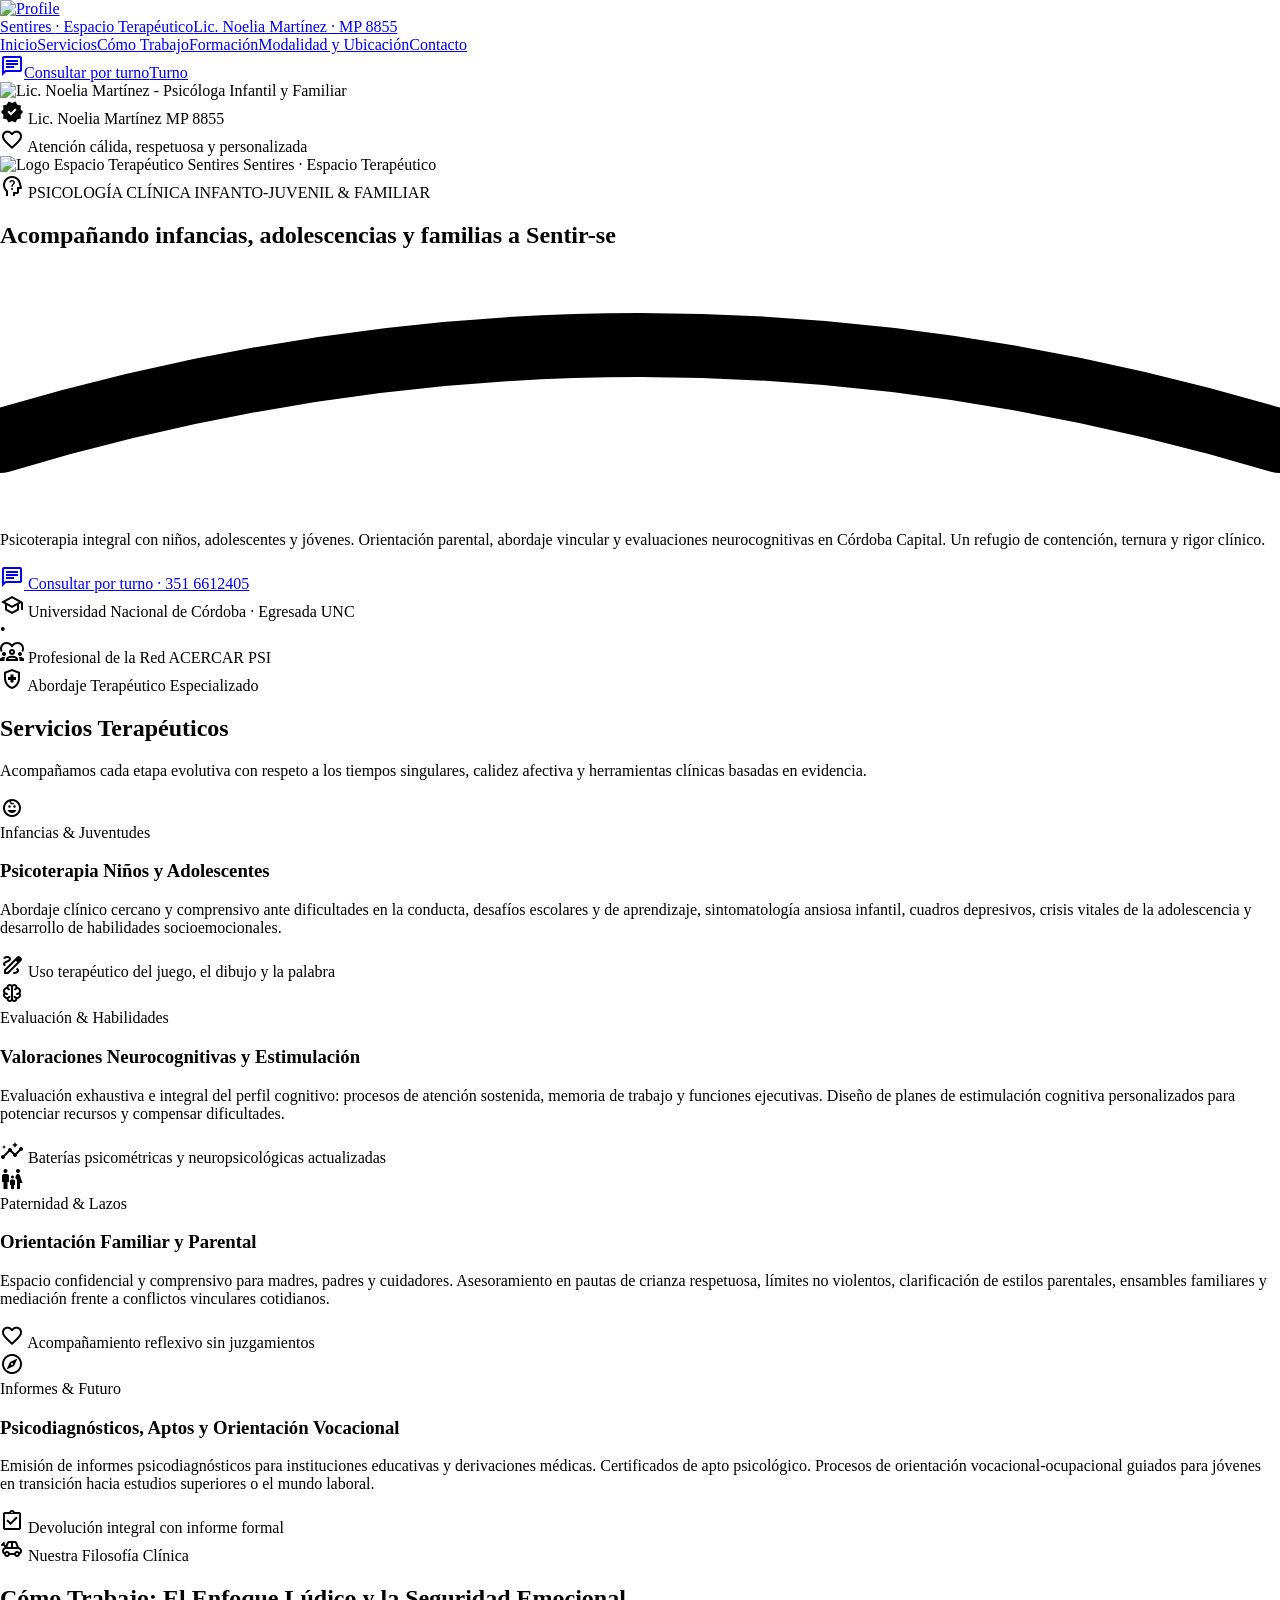
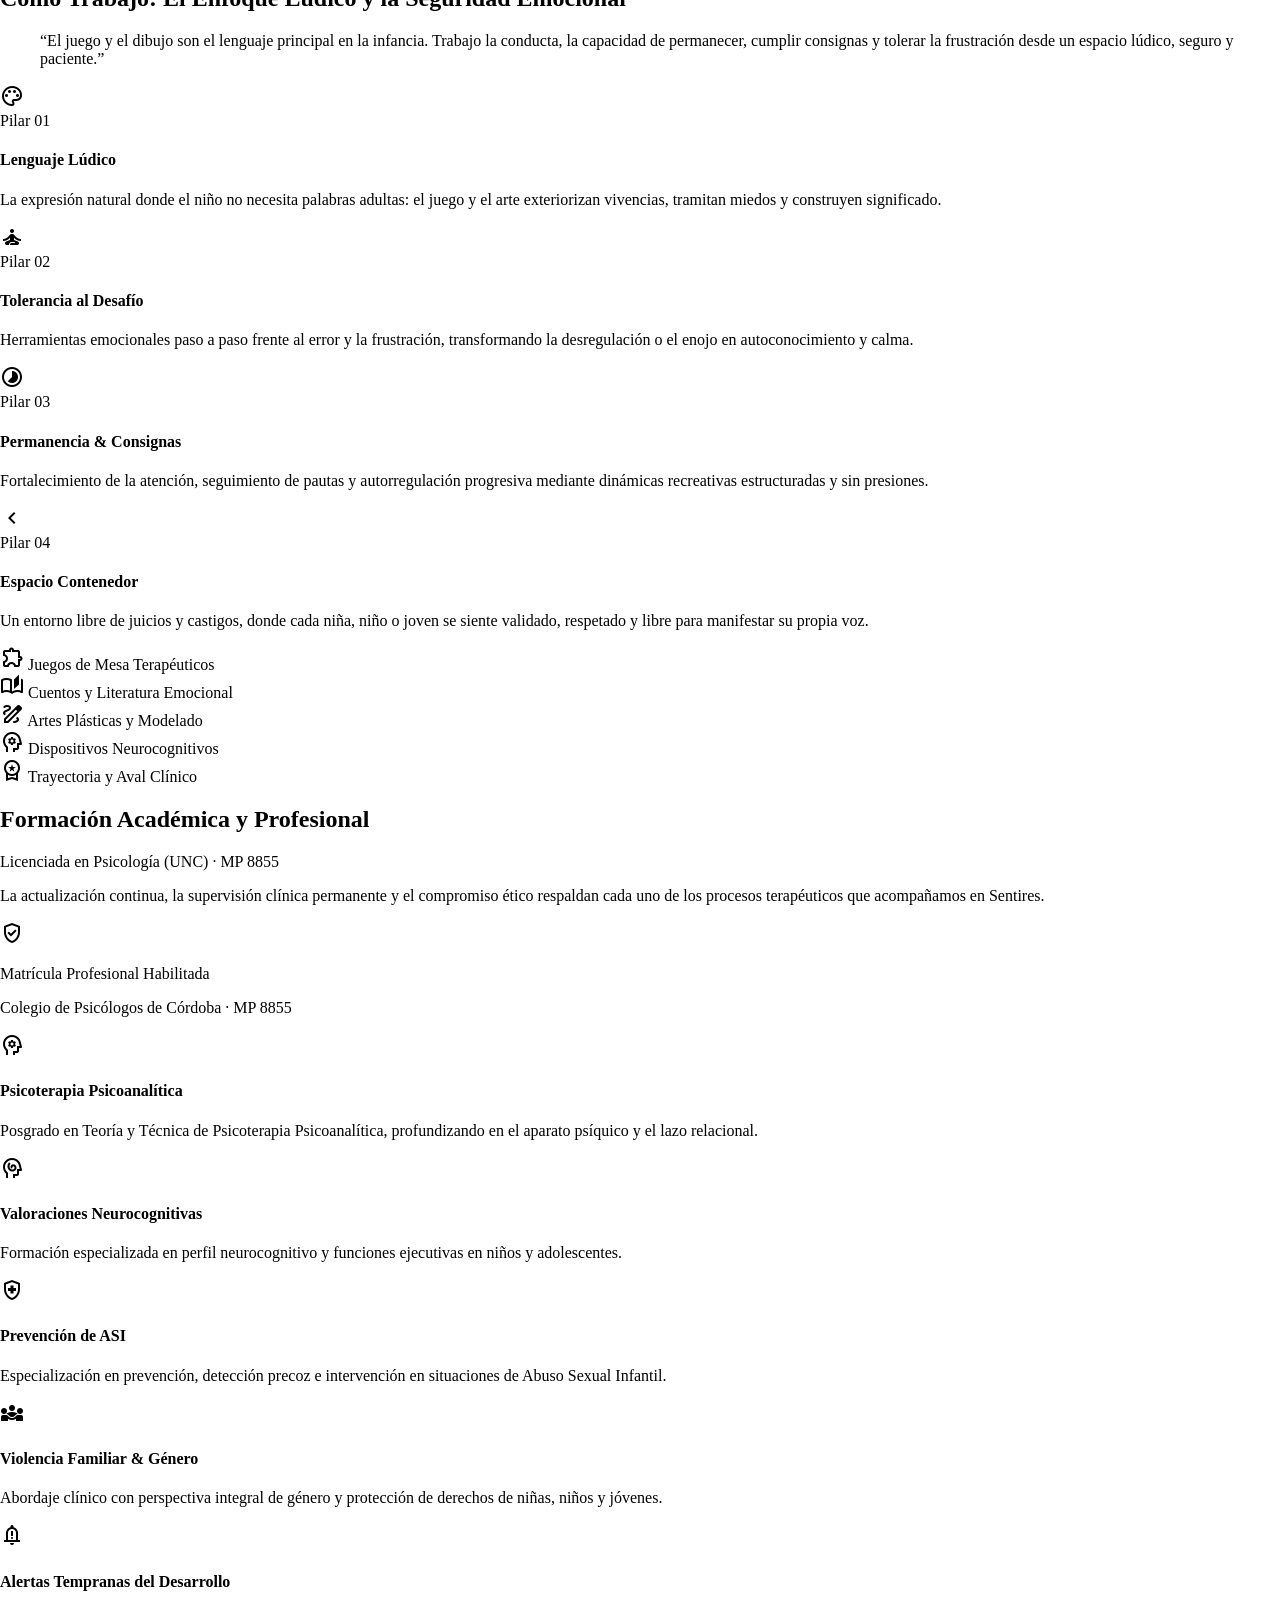
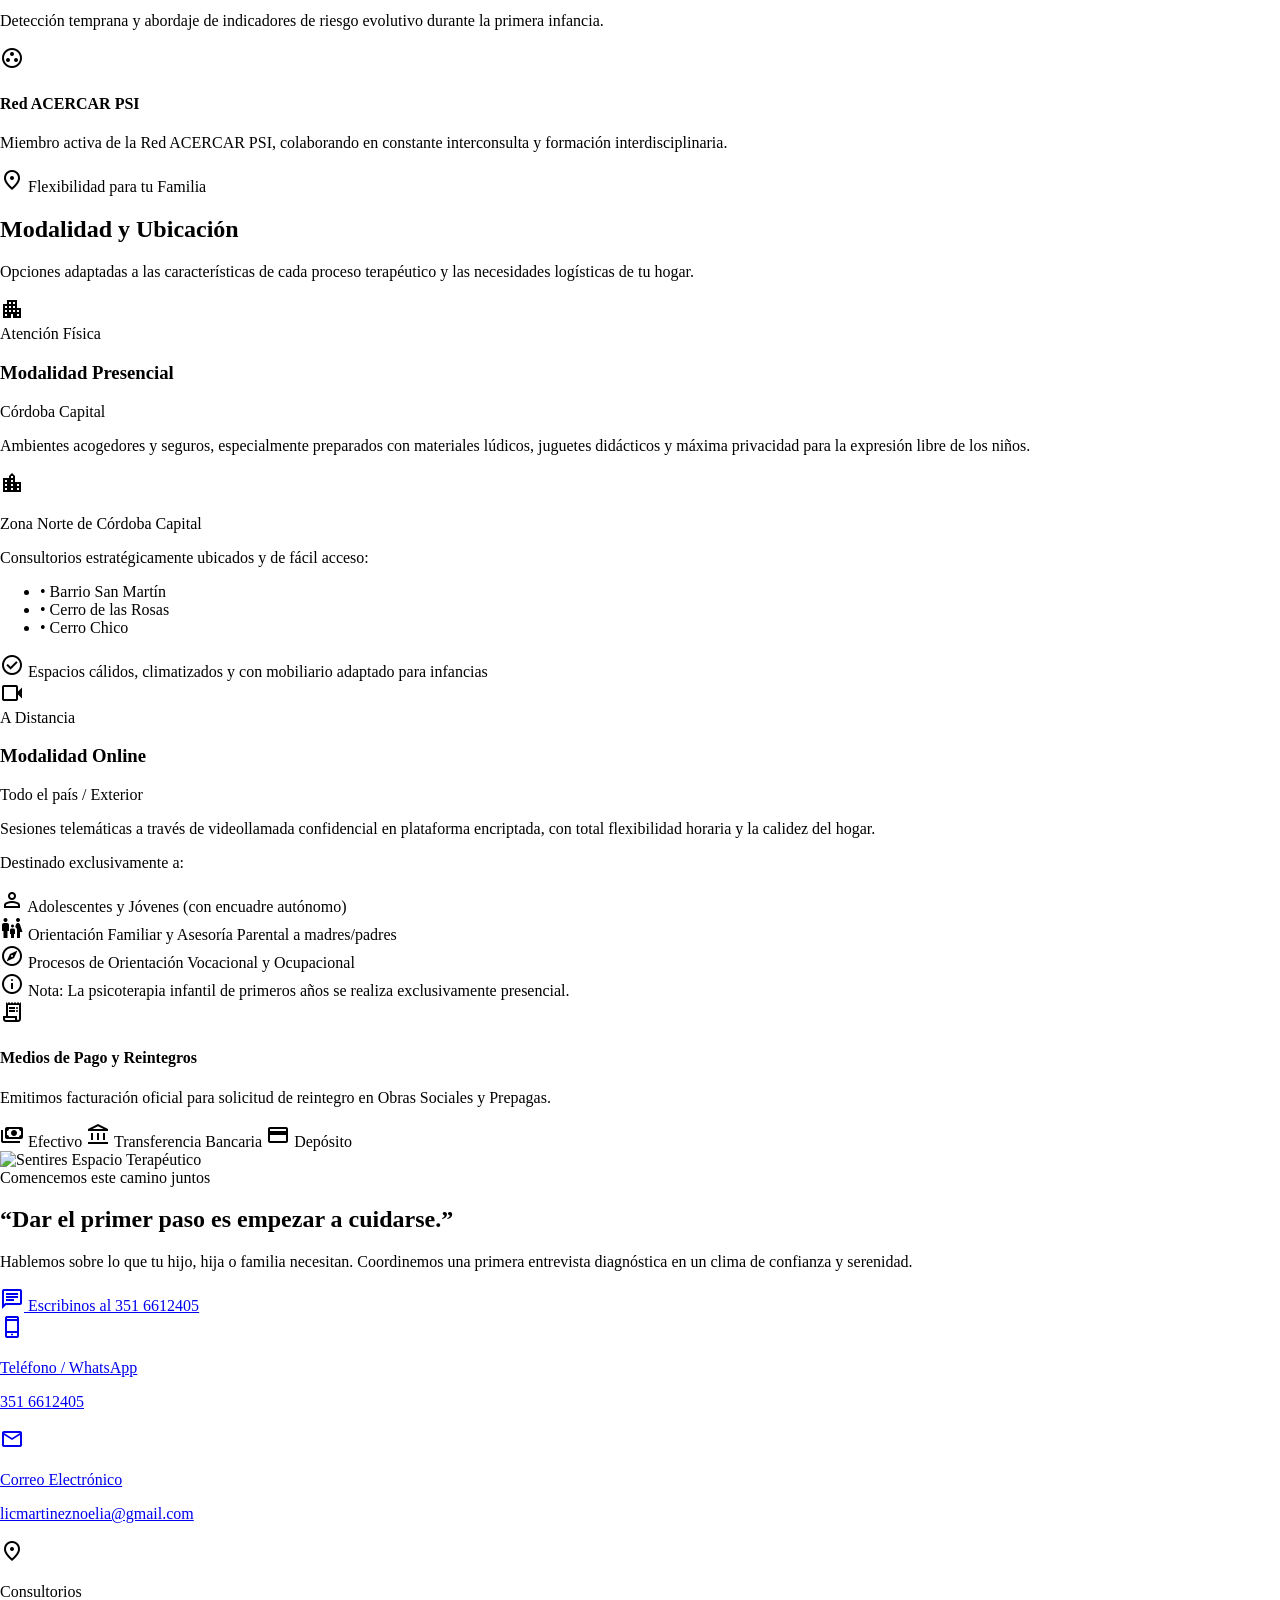
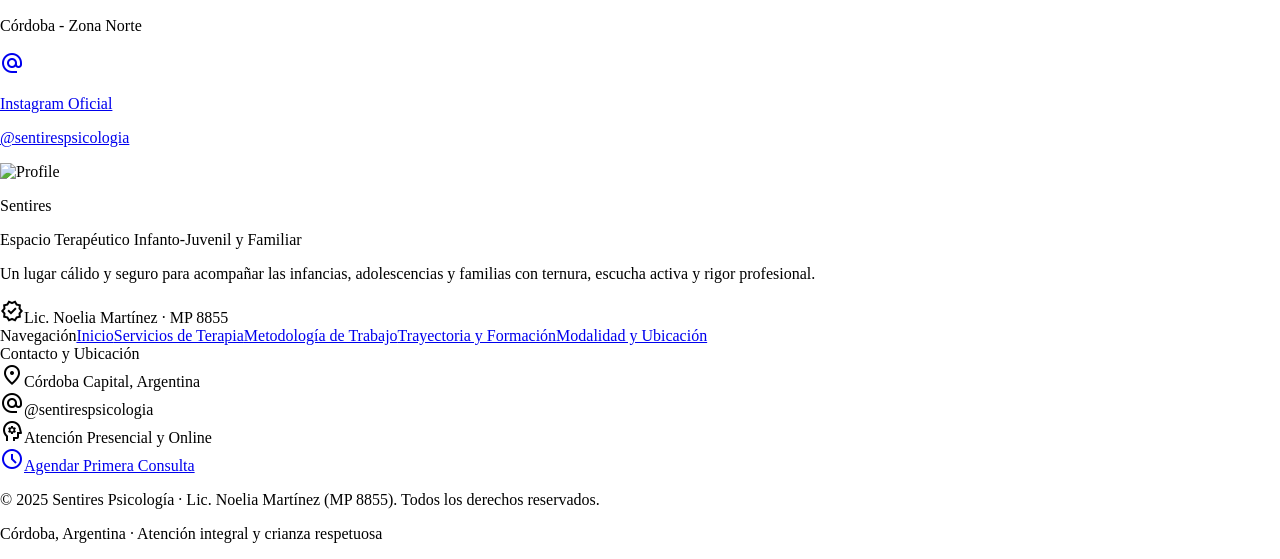
==== index.html @ 067fa8a6 "Rename code.html to index.html" ====
<!DOCTYPE html>

<html class="scroll-smooth" lang="es"><head><meta charset="utf-8"/><meta content="width=device-width, initial-scale=1.0" name="viewport"/><meta content="web_standard" name="shell-type"/><title>Sentires Psicología - Lic. Noelia Martínez</title><link href="https://fonts.googleapis.com" rel="preconnect"/><link crossorigin="" href="https://fonts.gstatic.com" rel="preconnect"/><link href="https://fonts.googleapis.com/css2?family=Nunito+Sans:ital,opsz,wght@0,6..12,200..1000;1,6..12,200..1000&amp;display=swap" rel="stylesheet"/><link href="https://fonts.googleapis.com/css2?family=Material+Symbols+Outlined:opsz,wght,FILL,GRAD@20..48,100..700,0..1,-50..200" rel="stylesheet"/>
<link href="https://fonts.googleapis.com/css2?family=Material+Symbols+Outlined:wght,FILL@100..700,0..1&amp;display=swap" rel="stylesheet"/><style>@layer base{html,body{margin:0;padding:0;}body{overscroll-behavior:none;}main>:first-child{margin-top:0!important;}main>:last-child{margin-bottom:0!important;}}::-webkit-scrollbar{display:none;}</style><script src="https://cdn.tailwindcss.com"></script><script id="tailwind-config">tailwind.config={darkMode:"class",theme:{extend:{"colors":{"on-background":"#231918","on-secondary-container":"#2c6e6b","surface-container":"#fdeae8","on-primary-container":"#601e26","tertiary-fixed-dim":"#cabeff","on-secondary":"#ffffff","secondary-fixed-dim":"#92d2ce","error-container":"#ffdad6","tertiary-fixed":"#e6deff","on-secondary-fixed-variant":"#00504d","on-surface-variant":"#544343","surface-bright":"#fff8f7","secondary":"#256865","surface-dim":"#e8d6d4","primary-container":"#e0838a","surface-variant":"#f1dedc","secondary-fixed":"#adeeea","inverse-surface":"#392e2d","surface":"#fff8f7","inverse-primary":"#ffb2b7","outline":"#867273","tertiary-container":"#a195da","primary":"#94464d","on-primary-fixed-variant":"#772f37","primary-fixed-dim":"#ffb2b7","on-tertiary":"#ffffff","error":"#ba1a1a","background":"#fff8f7","primary-fixed":"#ffdadb","surface-tint":"#94464d","on-tertiary-container":"#362b69","on-tertiary-fixed":"#1c0e4e","surface-container-highest":"#f1dedc","surface-container-lowest":"#ffffff","secondary-container":"#adeeea","inverse-on-surface":"#ffedeb","on-secondary-fixed":"#00201f","on-primary":"#ffffff","outline-variant":"#d9c1c1","on-surface":"#231918","tertiary":"#605596","on-error-container":"#93000a","on-tertiary-fixed-variant":"#483e7c","surface-container-low":"#fff0ef","surface-container-high":"#f7e4e2","on-primary-fixed":"#3e040f","on-error":"#ffffff"},"borderRadius":{"DEFAULT":"1rem","lg":"2rem","xl":"3rem","full":"9999px"},"spacing":{"gutter":"1.5rem","margin":"2rem","space-lg":"2rem","space-md":"1.25rem","margin-mobile":"1.25rem","gutter-mobile":"1rem","space-xl":"3rem","space-sm":"0.75rem","space-xs":"0.375rem"},"fontFamily":{"display-hero":["Nunito Sans"],"label-md":["Nunito Sans"],"headline-lg":["Nunito Sans"],"body-md":["Nunito Sans"],"label-sm":["Nunito Sans"],"label-lg":["Nunito Sans"],"display-hero-mobile":["Nunito Sans"],"title-md":["Nunito Sans"],"headline-sm":["Nunito Sans"],"body-sm":["Nunito Sans"],"headline-md":["Nunito Sans"],"body-lg":["Nunito Sans"],"headline-lg-mobile":["Nunito Sans"]},"fontSize":{"display-hero":["48px",{"lineHeight":"56px","fontWeight":"800"}],"label-md":["13px",{"lineHeight":"18px","fontWeight":"600"}],"headline-lg":["32px",{"lineHeight":"40px","fontWeight":"700"}],"body-md":["16px",{"lineHeight":"26px","fontWeight":"400"}],"label-sm":["11px",{"lineHeight":"16px","fontWeight":"600"}],"label-lg":["15px",{"lineHeight":"20px","fontWeight":"700"}],"display-hero-mobile":["34px",{"lineHeight":"42px","fontWeight":"800"}],"title-md":["18px",{"lineHeight":"26px","fontWeight":"600"}],"headline-sm":["20px",{"lineHeight":"28px","fontWeight":"600"}],"body-sm":["14px",{"lineHeight":"22px","fontWeight":"400"}],"headline-md":["24px",{"lineHeight":"32px","fontWeight":"700"}],"body-lg":["18px",{"lineHeight":"28px","fontWeight":"400"}],"headline-lg-mobile":["26px",{"lineHeight":"34px","fontWeight":"700"}]}}}};</script></head><body class="bg-surface font-body-md text-body-md text-on-surface antialiased selection:bg-primary-fixed selection:text-on-primary-fixed"><header class="fixed top-0 left-0 w-full z-50 bg-surface/85 backdrop-blur-md shadow-[0_4px_24px_rgba(164,110,110,0.06)]"><div class="h-20 max-w-[1160px] mx-auto px-gutter flex items-center justify-between gap-space-sm"><a class="flex items-center gap-space-sm group text-left" data-path="inicio" href="#"><div class="p-0.5 rounded-full bg-surface-container-high transition-transform duration-300 group-hover:scale-105"><img alt="Profile" class="w-11 h-11 rounded-full object-cover" src="https://lh3.googleusercontent.com/aida/[base64]"/></div><div class="flex flex-col"><span class="font-title-md text-title-md text-on-surface font-bold tracking-tight leading-snug group-hover:text-primary transition-colors">Sentires <span class="font-body-sm text-body-sm font-normal text-on-surface-variant hidden sm:inline">· Espacio Terapéutico</span></span><span class="font-label-sm text-label-sm text-on-surface-variant">Lic. Noelia Martínez · MP 8855</span></div></a><nav class="hidden xl:flex items-center gap-space-xs px-space-xs py-1.5 rounded-full bg-surface-container-low/80" data-active-classes="bg-surface-container-high text-primary font-bold rounded-full"><a aria-current="page" class="px-space-sm py-1.5 transition-all bg-surface-container-high text-primary font-bold rounded-full" data-path="inicio" href="#inicio">Inicio</a><a class="px-space-sm py-1.5 rounded-full font-label-md text-label-md text-on-surface-variant hover:text-on-surface hover:bg-surface-container-high transition-all" data-path="servicios" href="#servicios">Servicios</a><a class="px-space-sm py-1.5 rounded-full font-label-md text-label-md text-on-surface-variant hover:text-on-surface hover:bg-surface-container-high transition-all" data-path="como-trabajo" href="#como-trabajo">Cómo Trabajo</a><a class="px-space-sm py-1.5 rounded-full font-label-md text-label-md text-on-surface-variant hover:text-on-surface hover:bg-surface-container-high transition-all" data-path="formacion" href="#formacion">Formación</a><a class="px-space-sm py-1.5 rounded-full font-label-md text-label-md text-on-surface-variant hover:text-on-surface hover:bg-surface-container-high transition-all" data-path="modalidad-y-ubicacion" href="#modalidad-y-ubicacion">Modalidad y Ubicación</a><a class="px-space-sm py-1.5 rounded-full font-label-md text-label-md text-on-surface-variant hover:text-on-surface hover:bg-surface-container-high transition-all" data-path="contacto" href="#contacto">Contacto</a></nav><div class="flex items-center gap-space-sm"><a class="inline-flex items-center gap-space-xs px-space-md py-2.5 rounded-full bg-[#25D366] text-white font-label-lg text-label-lg shadow-[0_6px_20px_rgba(37,211,102,0.3)] hover:shadow-[0_8px_24px_rgba(37,211,102,0.45)] hover:scale-[1.02] active:scale-[0.98] transition-all" href="https://wa.me/?text=Hola%20Lic.%20Noelia,%20quisiera%20consultar%20por%20un%20turno" rel="noopener noreferrer" target="_blank"><span class="material-symbols-outlined text-[20px]">chat</span><span class="hidden sm:inline font-bold">Consultar por turno</span><span class="sm:hidden font-bold">Turno</span></a></div></div></header><main class="w-full pt-20 bg-surface min-h-screen"><div class="flex flex-col w-full">
<!-- SECCIÓN HERO -->
<section class="w-full relative overflow-hidden py-space-xl lg:py-24 bg-gradient-to-b from-surface-container-low via-surface to-surface" id="inicio">
<div class="absolute -top-32 -left-32 w-96 h-96 bg-primary-container/15 rounded-full blur-3xl pointer-events-none"></div>
<div class="absolute top-1/4 right-0 w-96 h-96 bg-secondary-container/25 rounded-full blur-3xl pointer-events-none"></div>
<div class="absolute bottom-10 left-1/3 w-80 h-80 bg-tertiary-fixed/30 rounded-full blur-3xl pointer-events-none"></div>
<div class="max-w-[1160px] mx-auto px-gutter relative z-10">
<div class="grid grid-cols-1 lg:grid-cols-12 gap-space-lg lg:gap-gutter items-center">
<!-- Columna Izquierda: Imagen y Badges -->
<div class="lg:col-span-5 flex flex-col items-center text-center">
<div class="relative group">
<!-- Halo Orgánico Posterior -->
<div class="absolute -inset-4 rounded-full bg-gradient-to-tr from-secondary-container via-tertiary-fixed to-primary-container/40 opacity-70 blur-xl group-hover:opacity-90 transition-opacity duration-500"></div>
<!-- Marco de la Fotografía -->
<div class="relative w-64 h-64 sm:w-72 sm:h-72 rounded-full p-2 bg-surface-container-lowest shadow-[0_20px_45px_rgba(148,70,77,0.12)]">
<img alt="Lic. Noelia Martínez - Psicóloga Infantil y Familiar" class="w-full h-full object-cover rounded-full" src="https://lh3.googleusercontent.com/aida-public/[base64]"/>
</div>
<!-- Badge Superpuesto Matrícula -->
<div class="absolute -bottom-3 left-1/2 -translate-x-1/2 bg-surface-container-lowest px-space-md py-2 rounded-full shadow-[0_8px_24px_rgba(90,60,60,0.1)] flex items-center gap-space-xs whitespace-nowrap">
<span class="material-symbols-outlined text-secondary text-[20px]" style="font-variation-settings: 'FILL' 1;">verified</span>
<span class="font-label-md text-label-md text-on-surface font-bold">Lic. Noelia Martínez</span>
<span class="font-label-sm text-label-sm px-2 py-0.5 rounded-full bg-surface-container text-primary font-bold">MP 8855</span>
</div>
</div>
<!-- Micro Tag Confianza -->
<div class="mt-space-lg inline-flex items-center gap-2 px-4 py-1.5 rounded-full bg-surface-container-high/70 text-on-surface-variant font-label-md text-label-md">
<span class="material-symbols-outlined text-primary text-[18px]">favorite</span>
<span>Atención cálida, respetuosa y personalizada</span>
</div>
<!-- Logo Institucional Sentires Miniatura -->
<div class="mt-4 flex items-center gap-3 bg-surface-container-lowest/80 px-4 py-2 rounded-full shadow-sm">
<img alt="Logo Espacio Terapéutico Sentires" class="w-8 h-8 rounded-full object-cover" src="https://lh3.googleusercontent.com/aida-public/[base64]"/>
<span class="font-label-md text-label-md text-on-surface font-semibold">Sentires · Espacio Terapéutico</span>
</div>
</div>
<!-- Columna Derecha: Títulos, Reseña y CTA -->
<div class="lg:col-span-7 flex flex-col items-start text-left gap-space-md">
<!-- Categoría / Badge Superior -->
<div class="inline-flex items-center gap-2 px-space-md py-1.5 rounded-full bg-secondary-fixed/40 text-on-secondary-fixed-variant font-label-md text-label-md font-bold tracking-wide">
<span class="material-symbols-outlined text-[18px]">psychology_alt</span>
<span>PSICOLOGÍA CLÍNICA INFANTO-JUVENIL &amp; FAMILIAR</span>
</div>
<!-- Título Hero -->
<h1 class="font-display-hero-mobile sm:font-display-hero text-display-hero-mobile sm:text-display-hero text-on-surface tracking-tight leading-tight">
            Acompañando infancias, adolescencias y familias a 
            <span class="relative inline-block text-primary">
              Sentir-se
              <svg class="absolute left-0 -bottom-1 w-full h-3 text-primary-container" preserveaspectratio="none" viewbox="0 0 100 20">
<path d="M0,15 Q50,0 100,15" fill="none" stroke="currentColor" stroke-linecap="round" stroke-width="5"></path>
</svg>
</span>
</h1>
<!-- Subtítulo -->
<p class="font-body-lg text-body-lg text-on-surface-variant leading-relaxed max-w-2xl">
            Psicoterapia integral con niños, adolescentes y jóvenes. Orientación parental, abordaje vincular y evaluaciones neurocognitivas en Córdoba Capital. Un refugio de contención, ternura y rigor clínico.
          </p>
<!-- Botón CTA WhatsApp Principal -->
<div class="pt-space-xs flex flex-col sm:flex-row items-stretch sm:items-center gap-space-sm w-full sm:w-auto">
<a class="inline-flex items-center justify-center gap-3 px-space-lg py-4 rounded-full bg-[#25D366] text-white font-headline-sm text-headline-sm font-bold shadow-[0_12px_32px_rgba(37,211,102,0.35)] hover:shadow-[0_16px_40px_rgba(37,211,102,0.45)] hover:scale-[1.02] active:scale-[0.98] transition-all" href="https://wa.me/5493516612405" rel="noopener noreferrer" target="_blank">
<span class="material-symbols-outlined text-[26px]">chat</span>
<span>Consultar por turno · 351 6612405</span>
</a>
</div>
<!-- Micro Credenciales y Aval Académico -->
<div class="pt-space-sm flex flex-wrap items-center gap-x-space-md gap-y-2 text-on-surface-variant font-label-md text-label-md">
<div class="flex items-center gap-1.5">
<span class="material-symbols-outlined text-secondary text-[20px]">school</span>
<span>Universidad Nacional de Córdoba · Egresada UNC</span>
</div>
<span class="hidden sm:inline text-outline-variant">•</span>
<div class="flex items-center gap-1.5">
<span class="material-symbols-outlined text-tertiary text-[20px]">diversity_1</span>
<span>Profesional de la Red ACERCAR PSI</span>
</div>
</div>
</div>
</div>
</div>
</section>
<!-- SECCIÓN SERVICIOS TERAPÉUTICOS -->
<section class="w-full py-space-xl lg:py-24 bg-surface" id="servicios">
<div class="max-w-[1160px] mx-auto px-gutter">
<!-- Encabezado de Sección -->
<div class="text-center max-w-2xl mx-auto mb-space-xl">
<div class="inline-flex items-center gap-2 px-space-md py-1 rounded-full bg-surface-container-high text-primary font-label-md text-label-md mb-space-xs font-semibold">
<span class="material-symbols-outlined text-[16px]">health_and_safety</span>
<span>Abordaje Terapéutico Especializado</span>
</div>
<h2 class="font-headline-lg text-headline-lg text-on-surface font-bold tracking-tight">
          Servicios Terapéuticos
        </h2>
<p class="font-body-md text-body-md text-on-surface-variant mt-space-xs">
          Acompañamos cada etapa evolutiva con respeto a los tiempos singulares, calidez afectiva y herramientas clínicas basadas en evidencia.
        </p>
</div>
<!-- Grilla de 4 Cards de Servicios -->
<div class="grid grid-cols-1 md:grid-cols-2 gap-space-md lg:gap-space-lg">
<!-- Card 1: Psicoterapia Niños y Adolescentes (Rosa Suave) -->
<div class="rounded-3xl p-space-lg bg-surface-container-low shadow-[0_8px_30px_rgba(164,110,110,0.05)] hover:shadow-[0_14px_38px_rgba(164,110,110,0.1)] transition-all flex flex-col justify-between group">
<div>
<div class="w-14 h-14 rounded-2xl bg-primary-fixed flex items-center justify-center text-primary mb-space-md group-hover:scale-110 transition-transform">
<span class="material-symbols-outlined text-[32px]">child_care</span>
</div>
<div class="inline-block px-3 py-1 rounded-full bg-primary-fixed/60 text-on-primary-fixed font-label-sm text-label-sm font-bold mb-space-xs">
              Infancias &amp; Juventudes
            </div>
<h3 class="font-headline-md text-headline-md text-on-surface font-bold mb-space-xs">
              Psicoterapia Niños y Adolescentes
            </h3>
<p class="font-body-md text-body-md text-on-surface-variant leading-relaxed">
              Abordaje clínico cercano y comprensivo ante dificultades en la conducta, desafíos escolares y de aprendizaje, sintomatología ansiosa infantil, cuadros depresivos, crisis vitales de la adolescencia y desarrollo de habilidades socioemocionales.
            </p>
</div>
<div class="mt-space-md pt-space-sm flex items-center gap-2 text-primary font-label-md text-label-md font-bold">
<span class="material-symbols-outlined text-[18px]">draw</span>
<span>Uso terapéutico del juego, el dibujo y la palabra</span>
</div>
</div>
<!-- Card 2: Valoraciones Neurocognitivas (Celeste Suave) -->
<div class="rounded-3xl p-space-lg bg-secondary-fixed/20 shadow-[0_8px_30px_rgba(37,104,101,0.05)] hover:shadow-[0_14px_38px_rgba(37,104,101,0.1)] transition-all flex flex-col justify-between group">
<div>
<div class="w-14 h-14 rounded-2xl bg-secondary-fixed flex items-center justify-center text-secondary mb-space-md group-hover:scale-110 transition-transform">
<span class="material-symbols-outlined text-[32px]">neurology</span>
</div>
<div class="inline-block px-3 py-1 rounded-full bg-secondary-fixed text-on-secondary-fixed-variant font-label-sm text-label-sm font-bold mb-space-xs">
              Evaluación &amp; Habilidades
            </div>
<h3 class="font-headline-md text-headline-md text-on-surface font-bold mb-space-xs">
              Valoraciones Neurocognitivas y Estimulación
            </h3>
<p class="font-body-md text-body-md text-on-surface-variant leading-relaxed">
              Evaluación exhaustiva e integral del perfil cognitivo: procesos de atención sostenida, memoria de trabajo y funciones ejecutivas. Diseño de planes de estimulación cognitiva personalizados para potenciar recursos y compensar dificultades.
            </p>
</div>
<div class="mt-space-md pt-space-sm flex items-center gap-2 text-secondary font-label-md text-label-md font-bold">
<span class="material-symbols-outlined text-[18px]">insights</span>
<span>Baterías psicométricas y neuropsicológicas actualizadas</span>
</div>
</div>
<!-- Card 3: Orientación Familiar y Parental (Lila Pastel) -->
<div class="rounded-3xl p-space-lg bg-tertiary-fixed/30 shadow-[0_8px_30px_rgba(96,85,150,0.05)] hover:shadow-[0_14px_38px_rgba(96,85,150,0.1)] transition-all flex flex-col justify-between group">
<div>
<div class="w-14 h-14 rounded-2xl bg-tertiary-fixed flex items-center justify-center text-tertiary mb-space-md group-hover:scale-110 transition-transform">
<span class="material-symbols-outlined text-[32px]">family_restroom</span>
</div>
<div class="inline-block px-3 py-1 rounded-full bg-tertiary-fixed text-on-tertiary-container font-label-sm text-label-sm font-bold mb-space-xs">
              Paternidad &amp; Lazos
            </div>
<h3 class="font-headline-md text-headline-md text-on-surface font-bold mb-space-xs">
              Orientación Familiar y Parental
            </h3>
<p class="font-body-md text-body-md text-on-surface-variant leading-relaxed">
              Espacio confidencial y comprensivo para madres, padres y cuidadores. Asesoramiento en pautas de crianza respetuosa, límites no violentos, clarificación de estilos parentales, ensambles familiares y mediación frente a conflictos vinculares cotidianos.
            </p>
</div>
<div class="mt-space-md pt-space-sm flex items-center gap-2 text-tertiary font-label-md text-label-md font-bold">
<span class="material-symbols-outlined text-[18px]">favorite</span>
<span>Acompañamiento reflexivo sin juzgamientos</span>
</div>
</div>
<!-- Card 4: Psicodiagnósticos y Orientación Vocacional (Beige Crema) -->
<div class="rounded-3xl p-space-lg bg-surface-container shadow-[0_8px_30px_rgba(164,110,110,0.05)] hover:shadow-[0_14px_38px_rgba(164,110,110,0.1)] transition-all flex flex-col justify-between group">
<div>
<div class="w-14 h-14 rounded-2xl bg-surface-container-highest flex items-center justify-center text-primary mb-space-md group-hover:scale-110 transition-transform">
<span class="material-symbols-outlined text-[32px]">explore</span>
</div>
<div class="inline-block px-3 py-1 rounded-full bg-surface-container-highest text-on-primary-container font-label-sm text-label-sm font-bold mb-space-xs">
              Informes &amp; Futuro
            </div>
<h3 class="font-headline-md text-headline-md text-on-surface font-bold mb-space-xs">
              Psicodiagnósticos, Aptos y Orientación Vocacional
            </h3>
<p class="font-body-md text-body-md text-on-surface-variant leading-relaxed">
              Emisión de informes psicodiagnósticos para instituciones educativas y derivaciones médicas. Certificados de apto psicológico. Procesos de orientación vocacional-ocupacional guiados para jóvenes en transición hacia estudios superiores o el mundo laboral.
            </p>
</div>
<div class="mt-space-md pt-space-sm flex items-center gap-2 text-primary font-label-md text-label-md font-bold">
<span class="material-symbols-outlined text-[18px]">assignment_turned_in</span>
<span>Devolución integral con informe formal</span>
</div>
</div>
</div>
</div>
</section>
<!-- SECCIÓN CÓMO TRABAJO (Enfoque Lúdico y Espacio Seguro) -->
<section class="w-full py-space-xl lg:py-24 bg-surface-container-low/60" id="como-trabajo">
<div class="max-w-[1160px] mx-auto px-gutter">
<!-- Isla Central Suave -->
<div class="bg-surface-container-lowest rounded-3xl p-space-lg lg:p-space-xl shadow-[0_16px_40px_rgba(164,110,110,0.06)] relative overflow-hidden">
<!-- Elemento de Fondo Decorativo -->
<div class="absolute top-0 right-0 w-80 h-80 bg-surface-container/60 rounded-bl-full pointer-events-none"></div>
<div class="max-w-3xl mb-space-lg relative z-10">
<div class="inline-flex items-center gap-2 px-space-md py-1 rounded-full bg-surface-container text-primary font-label-md text-label-md mb-space-xs font-semibold">
<span class="material-symbols-outlined text-[16px]">toys</span>
<span>Nuestra Filosofía Clínica</span>
</div>
<h2 class="font-headline-lg text-headline-lg text-on-surface font-bold tracking-tight mb-space-xs">
            Cómo Trabajo: El Enfoque Lúdico y la Seguridad Emocional
          </h2>
<blockquote class="font-title-md text-title-md text-primary font-semibold leading-snug pl-space-sm border-l-4 border-primary-container">
            “El juego y el dibujo son el lenguaje principal en la infancia. Trabajo la conducta, la capacidad de permanecer, cumplir consignas y tolerar la frustración desde un espacio lúdico, seguro y paciente.”
          </blockquote>
</div>
<!-- 4 Pilares Clave con Ilustraciones Vectoriales Amigables -->
<div class="grid grid-cols-1 sm:grid-cols-2 lg:grid-cols-4 gap-space-md relative z-10">
<!-- Pilar 1 -->
<div class="p-space-md rounded-2xl bg-surface-container-low hover:bg-surface-container transition-colors flex flex-col items-start gap-space-xs">
<div class="w-12 h-12 rounded-xl bg-primary-fixed flex items-center justify-center text-primary mb-1">
<span class="material-symbols-outlined text-[26px]">palette</span>
</div>
<span class="font-label-sm text-label-sm font-bold text-primary">Pilar 01</span>
<h4 class="font-title-md text-title-md text-on-surface font-bold">Lenguaje Lúdico</h4>
<p class="font-body-sm text-body-sm text-on-surface-variant leading-relaxed">
              La expresión natural donde el niño no necesita palabras adultas: el juego y el arte exteriorizan vivencias, tramitan miedos y construyen significado.
            </p>
</div>
<!-- Pilar 2 -->
<div class="p-space-md rounded-2xl bg-secondary-fixed/25 hover:bg-secondary-fixed/40 transition-colors flex flex-col items-start gap-space-xs">
<div class="w-12 h-12 rounded-xl bg-secondary-fixed flex items-center justify-center text-secondary mb-1">
<span class="material-symbols-outlined text-[26px]">self_improvement</span>
</div>
<span class="font-label-sm text-label-sm font-bold text-secondary">Pilar 02</span>
<h4 class="font-title-md text-title-md text-on-surface font-bold">Tolerancia al Desafío</h4>
<p class="font-body-sm text-body-sm text-on-surface-variant leading-relaxed">
              Herramientas emocionales paso a paso frente al error y la frustración, transformando la desregulación o el enojo en autoconocimiento y calma.
            </p>
</div>
<!-- Pilar 3 -->
<div class="p-space-md rounded-2xl bg-tertiary-fixed/35 hover:bg-tertiary-fixed/50 transition-colors flex flex-col items-start gap-space-xs">
<div class="w-12 h-12 rounded-xl bg-tertiary-fixed flex items-center justify-center text-tertiary mb-1">
<span class="material-symbols-outlined text-[26px]">timelapse</span>
</div>
<span class="font-label-sm text-label-sm font-bold text-tertiary">Pilar 03</span>
<h4 class="font-title-md text-title-md text-on-surface font-bold">Permanencia &amp; Consignas</h4>
<p class="font-body-sm text-body-sm text-on-surface-variant leading-relaxed">
              Fortalecimiento de la atención, seguimiento de pautas y autorregulación progresiva mediante dinámicas recreativas estructuradas y sin presiones.
            </p>
</div>
<!-- Pilar 4 -->
<div class="p-space-md rounded-2xl bg-surface-container hover:bg-surface-container-high transition-colors flex flex-col items-start gap-space-xs">
<div class="w-12 h-12 rounded-xl bg-surface-container-highest flex items-center justify-center text-primary mb-1">
<span class="material-symbols-outlined text-[26px]">chevron_left</span>
</div>
<span class="font-label-sm text-label-sm font-bold text-primary">Pilar 04</span>
<h4 class="font-title-md text-title-md text-on-surface font-bold">Espacio Contenedor</h4>
<p class="font-body-sm text-body-sm text-on-surface-variant leading-relaxed">
              Un entorno libre de juicios y castigos, donde cada niña, niño o joven se siente validado, respetado y libre para manifestar su propia voz.
            </p>
</div>
</div>
<!-- Barra de recursos didácticos -->
<div class="mt-space-lg pt-space-md border-t border-outline-variant/30 flex flex-wrap items-center justify-around gap-space-sm text-on-surface-variant font-label-md text-label-md">
<div class="flex items-center gap-2">
<span class="material-symbols-outlined text-secondary text-[20px]">extension</span>
<span>Juegos de Mesa Terapéuticos</span>
</div>
<div class="flex items-center gap-2">
<span class="material-symbols-outlined text-primary text-[20px]">auto_stories</span>
<span>Cuentos y Literatura Emocional</span>
</div>
<div class="flex items-center gap-2">
<span class="material-symbols-outlined text-tertiary text-[20px]">draw</span>
<span>Artes Plásticas y Modelado</span>
</div>
<div class="flex items-center gap-2">
<span class="material-symbols-outlined text-secondary text-[20px]">psychology</span>
<span>Dispositivos Neurocognitivos</span>
</div>
</div>
</div>
</div>
</section>
<!-- SECCIÓN FORMACIÓN Y TRAYECTORIA -->
<section class="w-full py-space-xl lg:py-24 bg-surface" id="formacion">
<div class="max-w-[1160px] mx-auto px-gutter">
<div class="grid grid-cols-1 lg:grid-cols-12 gap-space-lg items-center">
<!-- Textos de Titulación -->
<div class="lg:col-span-4 flex flex-col items-start">
<div class="inline-flex items-center gap-2 px-space-md py-1 rounded-full bg-secondary-fixed/40 text-on-secondary-fixed-variant font-label-md text-label-md mb-space-xs font-semibold">
<span class="material-symbols-outlined text-[16px]">workspace_premium</span>
<span>Trayectoria y Aval Clínico</span>
</div>
<h2 class="font-headline-lg text-headline-lg text-on-surface font-bold tracking-tight">
            Formación Académica y Profesional
          </h2>
<p class="font-title-md text-title-md text-secondary font-bold mt-2">
            Licenciada en Psicología (UNC) · MP 8855
          </p>
<p class="font-body-md text-body-md text-on-surface-variant mt-space-sm leading-relaxed">
            La actualización continua, la supervisión clínica permanente y el compromiso ético respaldan cada uno de los procesos terapéuticos que acompañamos en Sentires.
          </p>
<div class="mt-space-md p-space-md rounded-2xl bg-surface-container-low flex items-center gap-space-sm">
<span class="material-symbols-outlined text-primary text-[32px]">verified_user</span>
<div>
<p class="font-label-lg text-label-lg text-on-surface font-bold">Matrícula Profesional Habilitada</p>
<p class="font-body-sm text-body-sm text-on-surface-variant">Colegio de Psicólogos de Córdoba · MP 8855</p>
</div>
</div>
</div>
<!-- Mosaico de Credenciales / Badges Formativos -->
<div class="lg:col-span-8 grid grid-cols-1 sm:grid-cols-2 gap-space-sm">
<div class="p-space-md rounded-2xl bg-surface-container-lowest shadow-sm hover:shadow-md transition-all flex items-start gap-space-sm">
<div class="p-2.5 rounded-xl bg-primary-fixed text-primary shrink-0">
<span class="material-symbols-outlined text-[22px]">psychology</span>
</div>
<div>
<h4 class="font-title-md text-title-md text-on-surface font-bold">Psicoterapia Psicoanalítica</h4>
<p class="font-body-sm text-body-sm text-on-surface-variant mt-0.5">
                Posgrado en Teoría y Técnica de Psicoterapia Psicoanalítica, profundizando en el aparato psíquico y el lazo relacional.
              </p>
</div>
</div>
<div class="p-space-md rounded-2xl bg-surface-container-lowest shadow-sm hover:shadow-md transition-all flex items-start gap-space-sm">
<div class="p-2.5 rounded-xl bg-secondary-fixed text-secondary shrink-0">
<span class="material-symbols-outlined text-[22px]">cognition</span>
</div>
<div>
<h4 class="font-title-md text-title-md text-on-surface font-bold">Valoraciones Neurocognitivas</h4>
<p class="font-body-sm text-body-sm text-on-surface-variant mt-0.5">
                Formación especializada en perfil neurocognitivo y funciones ejecutivas en niños y adolescentes.
              </p>
</div>
</div>
<div class="p-space-md rounded-2xl bg-surface-container-lowest shadow-sm hover:shadow-md transition-all flex items-start gap-space-sm">
<div class="p-2.5 rounded-xl bg-tertiary-fixed text-tertiary shrink-0">
<span class="material-symbols-outlined text-[22px]">health_and_safety</span>
</div>
<div>
<h4 class="font-title-md text-title-md text-on-surface font-bold">Prevención de ASI</h4>
<p class="font-body-sm text-body-sm text-on-surface-variant mt-0.5">
                Especialización en prevención, detección precoz e intervención en situaciones de Abuso Sexual Infantil.
              </p>
</div>
</div>
<div class="p-space-md rounded-2xl bg-surface-container-lowest shadow-sm hover:shadow-md transition-all flex items-start gap-space-sm">
<div class="p-2.5 rounded-xl bg-surface-container-highest text-primary shrink-0">
<span class="material-symbols-outlined text-[22px]">diversity_3</span>
</div>
<div>
<h4 class="font-title-md text-title-md text-on-surface font-bold">Violencia Familiar &amp; Género</h4>
<p class="font-body-sm text-body-sm text-on-surface-variant mt-0.5">
                Abordaje clínico con perspectiva integral de género y protección de derechos de niñas, niños y jóvenes.
              </p>
</div>
</div>
<div class="p-space-md rounded-2xl bg-surface-container-lowest shadow-sm hover:shadow-md transition-all flex items-start gap-space-sm">
<div class="p-2.5 rounded-xl bg-primary-fixed text-primary shrink-0">
<span class="material-symbols-outlined text-[22px]">notification_important</span>
</div>
<div>
<h4 class="font-title-md text-title-md text-on-surface font-bold">Alertas Tempranas del Desarrollo</h4>
<p class="font-body-sm text-body-sm text-on-surface-variant mt-0.5">
                Detección temprana y abordaje de indicadores de riesgo evolutivo durante la primera infancia.
              </p>
</div>
</div>
<div class="p-space-md rounded-2xl bg-surface-container-lowest shadow-sm hover:shadow-md transition-all flex items-start gap-space-sm">
<div class="p-2.5 rounded-xl bg-secondary-fixed text-secondary shrink-0">
<span class="material-symbols-outlined text-[22px]">group_work</span>
</div>
<div>
<h4 class="font-title-md text-title-md text-on-surface font-bold">Red ACERCAR PSI</h4>
<p class="font-body-sm text-body-sm text-on-surface-variant mt-0.5">
                Miembro activa de la Red ACERCAR PSI, colaborando en constante interconsulta y formación interdisciplinaria.
              </p>
</div>
</div>
</div>
</div>
</div>
</section>
<!-- SECCIÓN MODALIDAD Y UBICACIÓN -->
<section class="w-full py-space-xl lg:py-24 bg-surface-container-low/40" id="modalidad-y-ubicacion">
<div class="max-w-[1160px] mx-auto px-gutter">
<div class="text-center max-w-2xl mx-auto mb-space-xl">
<div class="inline-flex items-center gap-2 px-space-md py-1 rounded-full bg-surface-container text-primary font-label-md text-label-md mb-space-xs font-semibold">
<span class="material-symbols-outlined text-[16px]">location_on</span>
<span>Flexibilidad para tu Familia</span>
</div>
<h2 class="font-headline-lg text-headline-lg text-on-surface font-bold tracking-tight">
          Modalidad y Ubicación
        </h2>
<p class="font-body-md text-body-md text-on-surface-variant mt-space-xs">
          Opciones adaptadas a las características de cada proceso terapéutico y las necesidades logísticas de tu hogar.
        </p>
</div>
<!-- Tarjetas Comparativas Modalidad -->
<div class="grid grid-cols-1 lg:grid-cols-2 gap-space-lg">
<!-- Modalidad Presencial -->
<div class="rounded-3xl p-space-lg bg-surface-container-lowest shadow-[0_10px_35px_rgba(164,110,110,0.06)] flex flex-col justify-between">
<div>
<div class="flex items-center justify-between gap-space-sm mb-space-md">
<div class="flex items-center gap-3">
<div class="w-12 h-12 rounded-2xl bg-secondary-fixed flex items-center justify-center text-secondary">
<span class="material-symbols-outlined text-[28px]">apartment</span>
</div>
<div>
<span class="font-label-sm text-label-sm font-bold text-secondary uppercase tracking-wider">Atención Física</span>
<h3 class="font-headline-md text-headline-md text-on-surface font-bold">Modalidad Presencial</h3>
</div>
</div>
<span class="px-3 py-1 rounded-full bg-secondary-fixed/40 text-on-secondary-fixed-variant font-label-sm text-label-sm font-bold">Córdoba Capital</span>
</div>
<p class="font-body-md text-body-md text-on-surface-variant leading-relaxed mb-space-md">
              Ambientes acogedores y seguros, especialmente preparados con materiales lúdicos, juguetes didácticos y máxima privacidad para la expresión libre de los niños.
            </p>
<div class="space-y-space-sm">
<div class="p-3.5 rounded-2xl bg-surface-container-low flex items-start gap-3">
<span class="material-symbols-outlined text-secondary text-[22px] shrink-0 mt-0.5">location_city</span>
<div>
<p class="font-title-md text-title-md text-on-surface font-bold">Zona Norte de Córdoba Capital</p>
<p class="font-body-sm text-body-sm text-on-surface-variant">Consultorios estratégicamente ubicados y de fácil acceso:</p>
<ul class="mt-1 font-label-md text-label-md text-on-surface flex flex-wrap gap-2">
<li class="px-2.5 py-1 rounded-lg bg-surface-container-lowest font-semibold text-secondary">• Barrio San Martín</li>
<li class="px-2.5 py-1 rounded-lg bg-surface-container-lowest font-semibold text-secondary">• Cerro de las Rosas</li>
<li class="px-2.5 py-1 rounded-lg bg-surface-container-lowest font-semibold text-secondary">• Cerro Chico</li>
</ul>
</div>
</div>
</div>
</div>
<div class="mt-space-md pt-space-sm border-t border-outline-variant/30 flex items-center gap-2 text-on-surface-variant font-body-sm text-body-sm">
<span class="material-symbols-outlined text-secondary text-[20px]">check_circle</span>
<span>Espacios cálidos, climatizados y con mobiliario adaptado para infancias</span>
</div>
</div>
<!-- Modalidad Online -->
<div class="rounded-3xl p-space-lg bg-surface-container-lowest shadow-[0_10px_35px_rgba(164,110,110,0.06)] flex flex-col justify-between">
<div>
<div class="flex items-center justify-between gap-space-sm mb-space-md">
<div class="flex items-center gap-3">
<div class="w-12 h-12 rounded-2xl bg-tertiary-fixed flex items-center justify-center text-tertiary">
<span class="material-symbols-outlined text-[28px]">videocam</span>
</div>
<div>
<span class="font-label-sm text-label-sm font-bold text-tertiary uppercase tracking-wider">A Distancia</span>
<h3 class="font-headline-md text-headline-md text-on-surface font-bold">Modalidad Online</h3>
</div>
</div>
<span class="px-3 py-1 rounded-full bg-tertiary-fixed/60 text-on-tertiary-container font-label-sm text-label-sm font-bold">Todo el país / Exterior</span>
</div>
<p class="font-body-md text-body-md text-on-surface-variant leading-relaxed mb-space-md">
              Sesiones telemáticas a través de videollamada confidencial en plataforma encriptada, con total flexibilidad horaria y la calidez del hogar.
            </p>
<div class="space-y-2.5">
<p class="font-label-lg text-label-lg text-on-surface font-bold">Destinado exclusivamente a:</p>
<div class="p-3 rounded-xl bg-surface-container-low flex items-center gap-3">
<span class="material-symbols-outlined text-tertiary text-[20px]">person</span>
<span class="font-body-sm text-body-sm text-on-surface font-semibold">Adolescentes y Jóvenes (con encuadre autónomo)</span>
</div>
<div class="p-3 rounded-xl bg-surface-container-low flex items-center gap-3">
<span class="material-symbols-outlined text-tertiary text-[20px]">family_restroom</span>
<span class="font-body-sm text-body-sm text-on-surface font-semibold">Orientación Familiar y Asesoría Parental a madres/padres</span>
</div>
<div class="p-3 rounded-xl bg-surface-container-low flex items-center gap-3">
<span class="material-symbols-outlined text-tertiary text-[20px]">explore</span>
<span class="font-body-sm text-body-sm text-on-surface font-semibold">Procesos de Orientación Vocacional y Ocupacional</span>
</div>
</div>
</div>
<div class="mt-space-md pt-space-sm border-t border-outline-variant/30 flex items-center gap-2 text-on-surface-variant font-body-sm text-body-sm">
<span class="material-symbols-outlined text-tertiary text-[20px]">info</span>
<span>Nota: La psicoterapia infantil de primeros años se realiza exclusivamente presencial.</span>
</div>
</div>
</div>
<!-- Métodos de Pago y Facturación -->
<div class="mt-space-lg p-space-md rounded-3xl bg-surface-container-lowest shadow-sm flex flex-col md:flex-row items-center justify-between gap-space-md">
<div class="flex items-center gap-space-sm text-left">
<div class="p-3 rounded-2xl bg-surface-container text-primary">
<span class="material-symbols-outlined text-[28px]">receipt_long</span>
</div>
<div>
<h4 class="font-title-md text-title-md text-on-surface font-bold">Medios de Pago y Reintegros</h4>
<p class="font-body-sm text-body-sm text-on-surface-variant">Emitimos facturación oficial para solicitud de reintegro en Obras Sociales y Prepagas.</p>
</div>
</div>
<div class="flex flex-wrap items-center gap-space-xs font-label-md text-label-md text-on-surface">
<span class="inline-flex items-center gap-1.5 px-3 py-1.5 rounded-full bg-surface-container-low">
<span class="material-symbols-outlined text-[18px] text-secondary">payments</span>
<span>Efectivo</span>
</span>
<span class="inline-flex items-center gap-1.5 px-3 py-1.5 rounded-full bg-surface-container-low">
<span class="material-symbols-outlined text-[18px] text-secondary">account_balance</span>
<span>Transferencia Bancaria</span>
</span>
<span class="inline-flex items-center gap-1.5 px-3 py-1.5 rounded-full bg-surface-container-low">
<span class="material-symbols-outlined text-[18px] text-secondary">credit_card</span>
<span>Depósito</span>
</span>
</div>
</div>
</div>
</section>
<!-- SECCIÓN CONTACTO Y CTA FINAL -->
<section class="w-full py-space-xl lg:py-24 bg-surface" id="contacto">
<div class="max-w-[1160px] mx-auto px-gutter">
<div class="rounded-3xl p-space-lg lg:p-space-xl bg-gradient-to-br from-surface-container-low via-surface-container to-surface-container-high shadow-[0_20px_50px_rgba(148,70,77,0.08)] relative overflow-hidden">
<!-- Círculos luminosos de fondo -->
<div class="absolute -bottom-20 -right-20 w-80 h-80 bg-primary-container/20 rounded-full blur-2xl pointer-events-none"></div>
<div class="absolute -top-20 -left-20 w-80 h-80 bg-secondary-container/20 rounded-full blur-2xl pointer-events-none"></div>
<div class="relative z-10 max-w-3xl mx-auto text-center flex flex-col items-center gap-space-md">
<div class="w-16 h-16 rounded-full bg-surface-container-lowest p-1 shadow-md mb-2">
<img alt="Sentires Espacio Terapéutico" class="w-full h-full rounded-full object-cover" src="https://lh3.googleusercontent.com/aida-public/[base64]"/>
</div>
<span class="px-4 py-1.5 rounded-full bg-surface-container-lowest text-primary font-label-md text-label-md font-bold shadow-sm">
            Comencemos este camino juntos
          </span>
<h2 class="font-headline-lg sm:font-display-hero-mobile text-headline-lg sm:text-display-hero-mobile text-on-surface font-bold tracking-tight leading-tight">
            “Dar el primer paso es empezar a cuidarse.”
          </h2>
<p class="font-body-lg text-body-lg text-on-surface-variant max-w-xl">
            Hablemos sobre lo que tu hijo, hija o familia necesitan. Coordinemos una primera entrevista diagnóstica en un clima de confianza y serenidad.
          </p>
<!-- Gran Botón WhatsApp Verde -->
<div class="pt-2 w-full sm:w-auto">
<a class="inline-flex items-center justify-center gap-3 w-full sm:w-auto px-space-xl py-4 rounded-full bg-[#25D366] text-white font-headline-sm text-headline-sm font-bold shadow-[0_14px_35px_rgba(37,211,102,0.4)] hover:shadow-[0_18px_45px_rgba(37,211,102,0.55)] hover:scale-[1.02] active:scale-[0.98] transition-all" href="https://wa.me/5493516612405" rel="noopener noreferrer" target="_blank">
<span class="material-symbols-outlined text-[28px]">chat</span>
<span>Escribinos al 351 6612405</span>
</a>
</div>
<!-- Canales de Comunicación Directos -->
<div class="mt-space-md pt-space-md border-t border-outline-variant/40 w-full grid grid-cols-1 sm:grid-cols-2 md:grid-cols-4 gap-space-sm text-left">
<a class="p-space-sm rounded-2xl bg-surface-container-lowest/80 hover:bg-surface-container-lowest transition-colors flex items-center gap-3" href="https://wa.me/5493516612405" rel="noopener noreferrer" target="_blank">
<div class="p-2 rounded-xl bg-secondary-fixed text-secondary">
<span class="material-symbols-outlined text-[20px]">phone_iphone</span>
</div>
<div class="min-w-0">
<p class="font-label-sm text-label-sm text-on-surface-variant font-bold">Teléfono / WhatsApp</p>
<p class="font-label-md text-label-md text-on-surface font-bold truncate">351 6612405</p>
</div>
</a>
<a class="p-space-sm rounded-2xl bg-surface-container-lowest/80 hover:bg-surface-container-lowest transition-colors flex items-center gap-3" href="mailto:licmartineznoelia@gmail.com">
<div class="p-2 rounded-xl bg-primary-fixed text-primary">
<span class="material-symbols-outlined text-[20px]">mail</span>
</div>
<div class="min-w-0">
<p class="font-label-sm text-label-sm text-on-surface-variant font-bold">Correo Electrónico</p>
<p class="font-label-md text-label-md text-on-surface font-bold truncate">licmartineznoelia@gmail.com</p>
</div>
</a>
<div class="p-space-sm rounded-2xl bg-surface-container-lowest/80 flex items-center gap-3">
<div class="p-2 rounded-xl bg-tertiary-fixed text-tertiary">
<span class="material-symbols-outlined text-[20px]">location_on</span>
</div>
<div class="min-w-0">
<p class="font-label-sm text-label-sm text-on-surface-variant font-bold">Consultorios</p>
<p class="font-label-md text-label-md text-on-surface font-bold truncate">Córdoba - Zona Norte</p>
</div>
</div>
<a class="p-space-sm rounded-2xl bg-surface-container-lowest/80 hover:bg-surface-container-lowest transition-colors flex items-center gap-3" href="https://instagram.com/sentirespsicologia" rel="noopener noreferrer" target="_blank">
<div class="p-2 rounded-xl bg-surface-container-highest text-primary">
<span class="material-symbols-outlined text-[20px]">alternate_email</span>
</div>
<div class="min-w-0">
<p class="font-label-sm text-label-sm text-on-surface-variant font-bold">Instagram Oficial</p>
<p class="font-label-md text-label-md text-primary font-bold truncate">@sentirespsicologia</p>
</div>
</a>
</div>
</div>
</div>
</div>
</section>
</div></main><footer class="w-full bg-surface-container-low mt-space-xl pt-space-xl pb-space-lg shadow-[0_-4px_24px_rgba(164,110,110,0.03)]"><div class="max-w-[1160px] mx-auto px-gutter"><div class="grid grid-cols-1 md:grid-cols-12 gap-gutter pb-space-lg"><div class="md:col-span-5 flex flex-col gap-space-sm"><div class="flex items-center gap-space-sm"><div class="p-0.5 rounded-full bg-surface-container-high"><img alt="Profile" class="w-10 h-10 rounded-full object-cover" src="https://lh3.googleusercontent.com/aida/[base64]"/></div><div><p class="font-headline-sm text-headline-sm text-primary font-bold leading-tight">Sentires</p><p class="font-label-md text-label-md text-on-surface-variant">Espacio Terapéutico Infanto-Juvenil y Familiar</p></div></div><p class="font-body-sm text-body-sm text-on-surface-variant leading-relaxed max-w-md">Un lugar cálido y seguro para acompañar las infancias, adolescencias y familias con ternura, escucha activa y rigor profesional.</p><div class="flex items-center gap-space-xs text-on-surface-variant font-label-md text-label-md pt-space-xs"><span class="material-symbols-outlined text-[18px] text-secondary">verified</span><span>Lic. Noelia Martínez · MP 8855</span></div></div><div class="md:col-span-3 flex flex-col gap-space-xs"><span class="font-label-lg text-label-lg text-on-surface font-bold mb-space-xs">Navegación</span><a class="font-body-sm text-body-sm text-on-surface-variant hover:text-primary transition-colors py-0.5" href="#inicio">Inicio</a><a class="font-body-sm text-body-sm text-on-surface-variant hover:text-primary transition-colors py-0.5" href="#servicios">Servicios de Terapia</a><a class="font-body-sm text-body-sm text-on-surface-variant hover:text-primary transition-colors py-0.5" href="#como-trabajo">Metodología de Trabajo</a><a class="font-body-sm text-body-sm text-on-surface-variant hover:text-primary transition-colors py-0.5" href="#formacion">Trayectoria y Formación</a><a class="font-body-sm text-body-sm text-on-surface-variant hover:text-primary transition-colors py-0.5" href="#modalidad-y-ubicacion">Modalidad y Ubicación</a></div><div class="md:col-span-4 flex flex-col gap-space-xs"><span class="font-label-lg text-label-lg text-on-surface font-bold mb-space-xs">Contacto y Ubicación</span><div class="flex items-center gap-space-xs text-on-surface-variant font-body-sm text-body-sm"><span class="material-symbols-outlined text-[18px] text-secondary">location_on</span><span>Córdoba Capital, Argentina</span></div><div class="flex items-center gap-space-xs text-on-surface-variant font-body-sm text-body-sm"><span class="material-symbols-outlined text-[18px] text-secondary">alternate_email</span><span>@sentirespsicologia</span></div><div class="flex items-center gap-space-xs text-on-surface-variant font-body-sm text-body-sm"><span class="material-symbols-outlined text-[18px] text-secondary">psychology</span><span>Atención Presencial y Online</span></div><div class="pt-space-xs"><a class="inline-flex items-center gap-space-xs px-space-md py-2 rounded-full bg-secondary text-on-secondary font-label-md text-label-md hover:bg-secondary/90 transition-all" href="https://wa.me/?text=Hola%20Lic.%20Noelia,%20quisiera%20agendar%20una%20consulta" rel="noopener noreferrer" target="_blank"><span class="material-symbols-outlined text-[18px]">schedule</span><span>Agendar Primera Consulta</span></a></div></div></div><div class="pt-space-md flex flex-col sm:flex-row items-center justify-between gap-space-sm text-on-surface-variant font-body-sm text-body-sm"><p>© 2025 Sentires Psicología · Lic. Noelia Martínez (MP 8855). Todos los derechos reservados.</p><p class="font-label-sm text-label-sm text-on-surface-variant/80">Córdoba, Argentina · Atención integral y crianza respetuosa</p></div></div></footer></body></html>
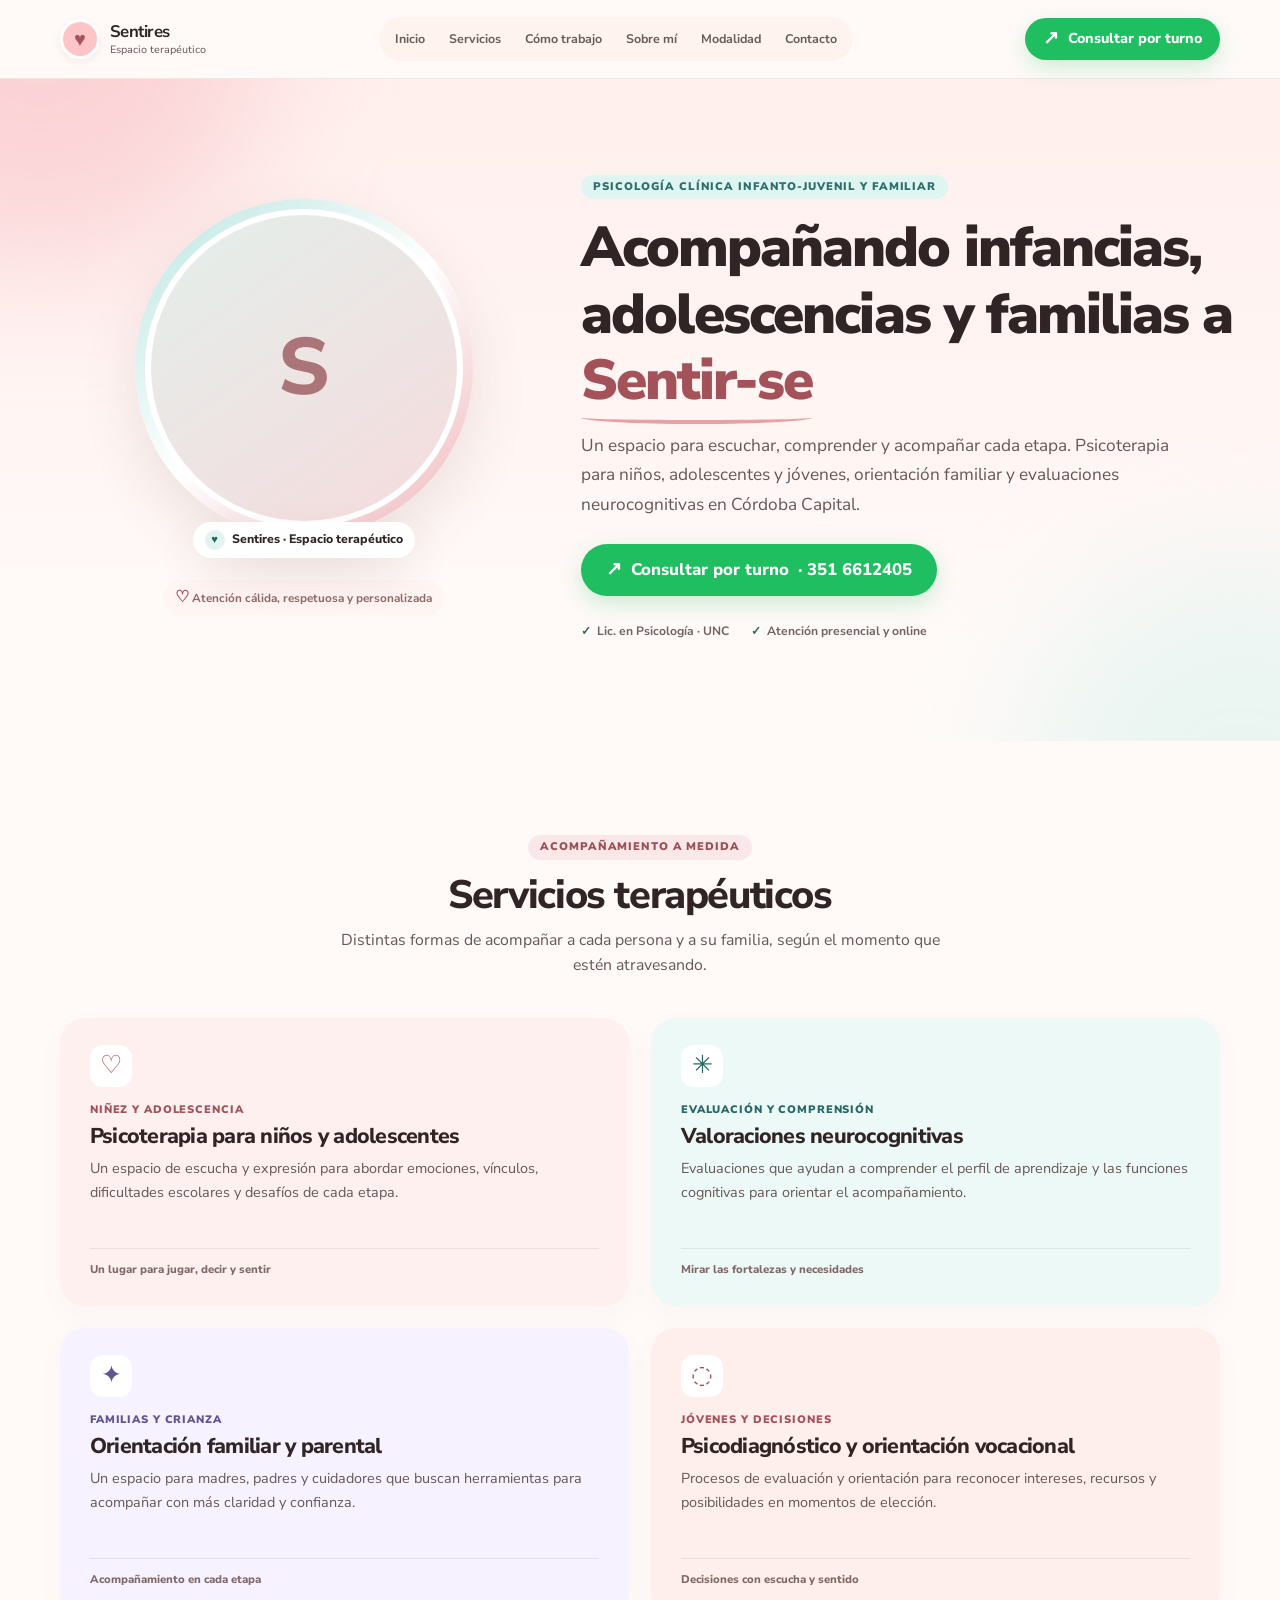
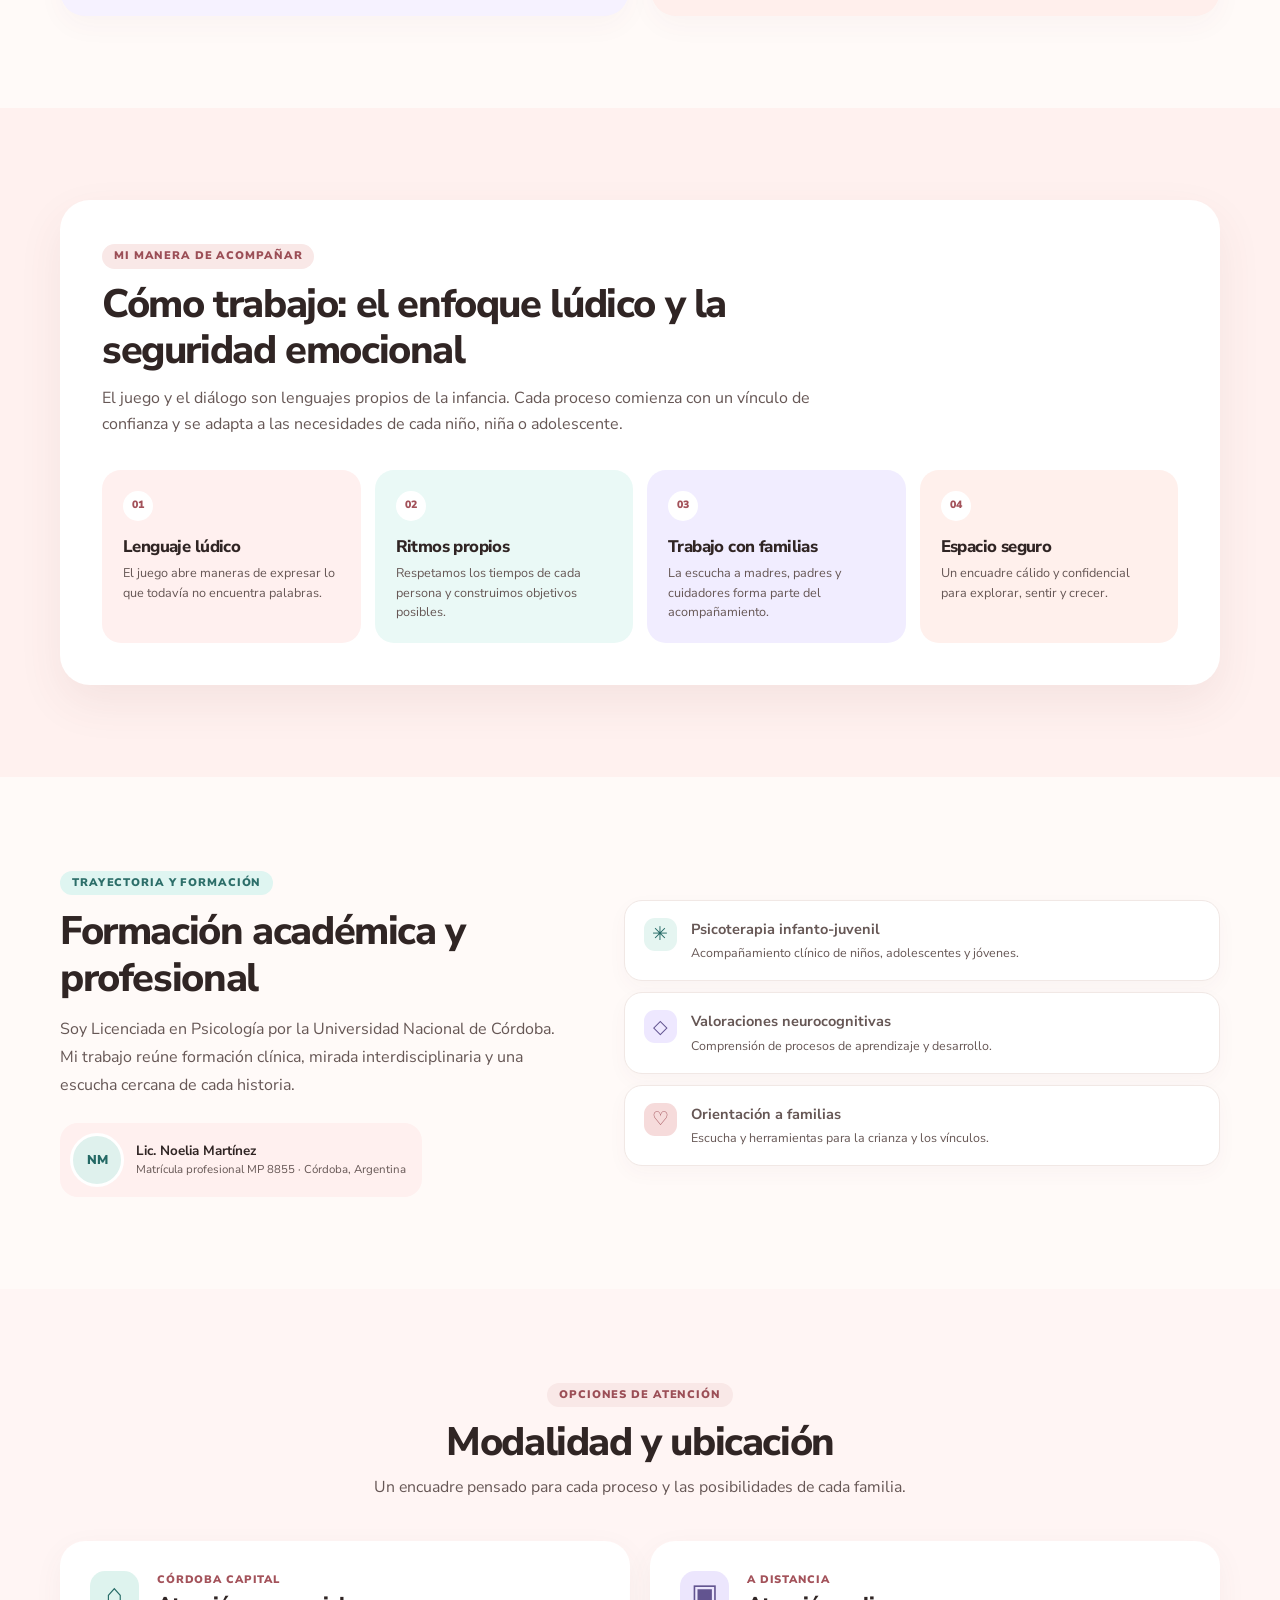
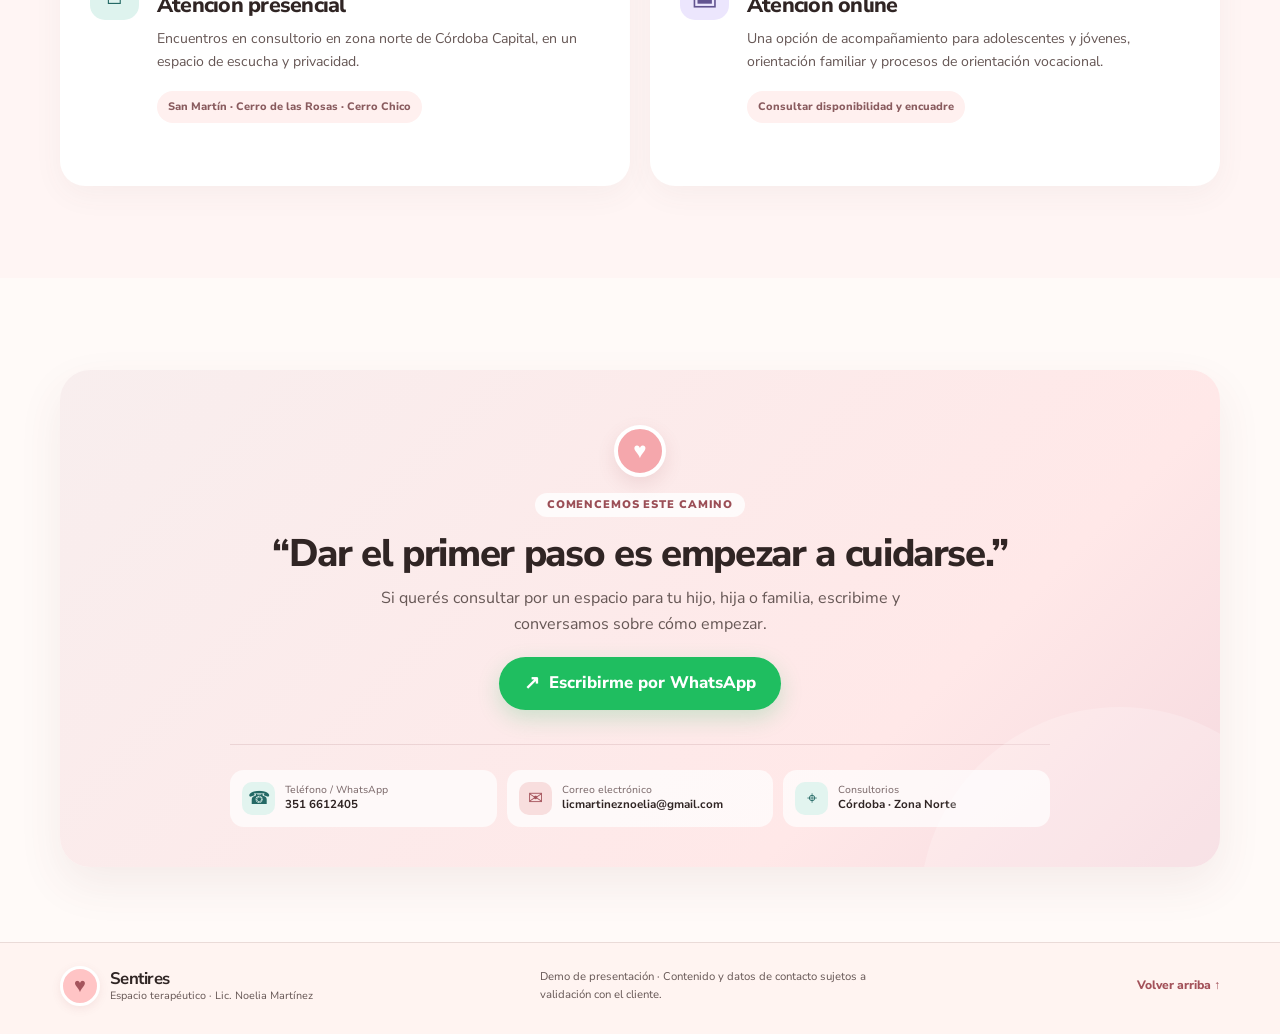
==== commit d35db2dd: "Add files via upload" ====
--- a/index.html
+++ b/index.html
@@ -1,568 +1,93 @@
-<!DOCTYPE html>
-
-<html class="scroll-smooth" lang="es"><head><meta charset="utf-8"/><meta content="width=device-width, initial-scale=1.0" name="viewport"/><meta content="web_standard" name="shell-type"/><title>Sentires Psicología - Lic. Noelia Martínez</title><link href="https://fonts.googleapis.com" rel="preconnect"/><link crossorigin="" href="https://fonts.gstatic.com" rel="preconnect"/><link href="https://fonts.googleapis.com/css2?family=Nunito+Sans:ital,opsz,wght@0,6..12,200..1000;1,6..12,200..1000&amp;display=swap" rel="stylesheet"/><link href="https://fonts.googleapis.com/css2?family=Material+Symbols+Outlined:opsz,wght,FILL,GRAD@20..48,100..700,0..1,-50..200" rel="stylesheet"/>
-<link href="https://fonts.googleapis.com/css2?family=Material+Symbols+Outlined:wght,FILL@100..700,0..1&amp;display=swap" rel="stylesheet"/><style>@layer base{html,body{margin:0;padding:0;}body{overscroll-behavior:none;}main>:first-child{margin-top:0!important;}main>:last-child{margin-bottom:0!important;}}::-webkit-scrollbar{display:none;}</style><script src="https://cdn.tailwindcss.com"></script><script id="tailwind-config">tailwind.config={darkMode:"class",theme:{extend:{"colors":{"on-background":"#231918","on-secondary-container":"#2c6e6b","surface-container":"#fdeae8","on-primary-container":"#601e26","tertiary-fixed-dim":"#cabeff","on-secondary":"#ffffff","secondary-fixed-dim":"#92d2ce","error-container":"#ffdad6","tertiary-fixed":"#e6deff","on-secondary-fixed-variant":"#00504d","on-surface-variant":"#544343","surface-bright":"#fff8f7","secondary":"#256865","surface-dim":"#e8d6d4","primary-container":"#e0838a","surface-variant":"#f1dedc","secondary-fixed":"#adeeea","inverse-surface":"#392e2d","surface":"#fff8f7","inverse-primary":"#ffb2b7","outline":"#867273","tertiary-container":"#a195da","primary":"#94464d","on-primary-fixed-variant":"#772f37","primary-fixed-dim":"#ffb2b7","on-tertiary":"#ffffff","error":"#ba1a1a","background":"#fff8f7","primary-fixed":"#ffdadb","surface-tint":"#94464d","on-tertiary-container":"#362b69","on-tertiary-fixed":"#1c0e4e","surface-container-highest":"#f1dedc","surface-container-lowest":"#ffffff","secondary-container":"#adeeea","inverse-on-surface":"#ffedeb","on-secondary-fixed":"#00201f","on-primary":"#ffffff","outline-variant":"#d9c1c1","on-surface":"#231918","tertiary":"#605596","on-error-container":"#93000a","on-tertiary-fixed-variant":"#483e7c","surface-container-low":"#fff0ef","surface-container-high":"#f7e4e2","on-primary-fixed":"#3e040f","on-error":"#ffffff"},"borderRadius":{"DEFAULT":"1rem","lg":"2rem","xl":"3rem","full":"9999px"},"spacing":{"gutter":"1.5rem","margin":"2rem","space-lg":"2rem","space-md":"1.25rem","margin-mobile":"1.25rem","gutter-mobile":"1rem","space-xl":"3rem","space-sm":"0.75rem","space-xs":"0.375rem"},"fontFamily":{"display-hero":["Nunito Sans"],"label-md":["Nunito Sans"],"headline-lg":["Nunito Sans"],"body-md":["Nunito Sans"],"label-sm":["Nunito Sans"],"label-lg":["Nunito Sans"],"display-hero-mobile":["Nunito Sans"],"title-md":["Nunito Sans"],"headline-sm":["Nunito Sans"],"body-sm":["Nunito Sans"],"headline-md":["Nunito Sans"],"body-lg":["Nunito Sans"],"headline-lg-mobile":["Nunito Sans"]},"fontSize":{"display-hero":["48px",{"lineHeight":"56px","fontWeight":"800"}],"label-md":["13px",{"lineHeight":"18px","fontWeight":"600"}],"headline-lg":["32px",{"lineHeight":"40px","fontWeight":"700"}],"body-md":["16px",{"lineHeight":"26px","fontWeight":"400"}],"label-sm":["11px",{"lineHeight":"16px","fontWeight":"600"}],"label-lg":["15px",{"lineHeight":"20px","fontWeight":"700"}],"display-hero-mobile":["34px",{"lineHeight":"42px","fontWeight":"800"}],"title-md":["18px",{"lineHeight":"26px","fontWeight":"600"}],"headline-sm":["20px",{"lineHeight":"28px","fontWeight":"600"}],"body-sm":["14px",{"lineHeight":"22px","fontWeight":"400"}],"headline-md":["24px",{"lineHeight":"32px","fontWeight":"700"}],"body-lg":["18px",{"lineHeight":"28px","fontWeight":"400"}],"headline-lg-mobile":["26px",{"lineHeight":"34px","fontWeight":"700"}]}}}};</script></head><body class="bg-surface font-body-md text-body-md text-on-surface antialiased selection:bg-primary-fixed selection:text-on-primary-fixed"><header class="fixed top-0 left-0 w-full z-50 bg-surface/85 backdrop-blur-md shadow-[0_4px_24px_rgba(164,110,110,0.06)]"><div class="h-20 max-w-[1160px] mx-auto px-gutter flex items-center justify-between gap-space-sm"><a class="flex items-center gap-space-sm group text-left" data-path="inicio" href="#"><div class="p-0.5 rounded-full bg-surface-container-high transition-transform duration-300 group-hover:scale-105"><img alt="Profile" class="w-11 h-11 rounded-full object-cover" src="https://lh3.googleusercontent.com/aida/[base64]"/></div><div class="flex flex-col"><span class="font-title-md text-title-md text-on-surface font-bold tracking-tight leading-snug group-hover:text-primary transition-colors">Sentires <span class="font-body-sm text-body-sm font-normal text-on-surface-variant hidden sm:inline">· Espacio Terapéutico</span></span><span class="font-label-sm text-label-sm text-on-surface-variant">Lic. Noelia Martínez · MP 8855</span></div></a><nav class="hidden xl:flex items-center gap-space-xs px-space-xs py-1.5 rounded-full bg-surface-container-low/80" data-active-classes="bg-surface-container-high text-primary font-bold rounded-full"><a aria-current="page" class="px-space-sm py-1.5 transition-all bg-surface-container-high text-primary font-bold rounded-full" data-path="inicio" href="#inicio">Inicio</a><a class="px-space-sm py-1.5 rounded-full font-label-md text-label-md text-on-surface-variant hover:text-on-surface hover:bg-surface-container-high transition-all" data-path="servicios" href="#servicios">Servicios</a><a class="px-space-sm py-1.5 rounded-full font-label-md text-label-md text-on-surface-variant hover:text-on-surface hover:bg-surface-container-high transition-all" data-path="como-trabajo" href="#como-trabajo">Cómo Trabajo</a><a class="px-space-sm py-1.5 rounded-full font-label-md text-label-md text-on-surface-variant hover:text-on-surface hover:bg-surface-container-high transition-all" data-path="formacion" href="#formacion">Formación</a><a class="px-space-sm py-1.5 rounded-full font-label-md text-label-md text-on-surface-variant hover:text-on-surface hover:bg-surface-container-high transition-all" data-path="modalidad-y-ubicacion" href="#modalidad-y-ubicacion">Modalidad y Ubicación</a><a class="px-space-sm py-1.5 rounded-full font-label-md text-label-md text-on-surface-variant hover:text-on-surface hover:bg-surface-container-high transition-all" data-path="contacto" href="#contacto">Contacto</a></nav><div class="flex items-center gap-space-sm"><a class="inline-flex items-center gap-space-xs px-space-md py-2.5 rounded-full bg-[#25D366] text-white font-label-lg text-label-lg shadow-[0_6px_20px_rgba(37,211,102,0.3)] hover:shadow-[0_8px_24px_rgba(37,211,102,0.45)] hover:scale-[1.02] active:scale-[0.98] transition-all" href="https://wa.me/?text=Hola%20Lic.%20Noelia,%20quisiera%20consultar%20por%20un%20turno" rel="noopener noreferrer" target="_blank"><span class="material-symbols-outlined text-[20px]">chat</span><span class="hidden sm:inline font-bold">Consultar por turno</span><span class="sm:hidden font-bold">Turno</span></a></div></div></header><main class="w-full pt-20 bg-surface min-h-screen"><div class="flex flex-col w-full">
-<!-- SECCIÓN HERO -->
-<section class="w-full relative overflow-hidden py-space-xl lg:py-24 bg-gradient-to-b from-surface-container-low via-surface to-surface" id="inicio">
-<div class="absolute -top-32 -left-32 w-96 h-96 bg-primary-container/15 rounded-full blur-3xl pointer-events-none"></div>
-<div class="absolute top-1/4 right-0 w-96 h-96 bg-secondary-container/25 rounded-full blur-3xl pointer-events-none"></div>
-<div class="absolute bottom-10 left-1/3 w-80 h-80 bg-tertiary-fixed/30 rounded-full blur-3xl pointer-events-none"></div>
-<div class="max-w-[1160px] mx-auto px-gutter relative z-10">
-<div class="grid grid-cols-1 lg:grid-cols-12 gap-space-lg lg:gap-gutter items-center">
-<!-- Columna Izquierda: Imagen y Badges -->
-<div class="lg:col-span-5 flex flex-col items-center text-center">
-<div class="relative group">
-<!-- Halo Orgánico Posterior -->
-<div class="absolute -inset-4 rounded-full bg-gradient-to-tr from-secondary-container via-tertiary-fixed to-primary-container/40 opacity-70 blur-xl group-hover:opacity-90 transition-opacity duration-500"></div>
-<!-- Marco de la Fotografía -->
-<div class="relative w-64 h-64 sm:w-72 sm:h-72 rounded-full p-2 bg-surface-container-lowest shadow-[0_20px_45px_rgba(148,70,77,0.12)]">
-<img alt="Lic. Noelia Martínez - Psicóloga Infantil y Familiar" class="w-full h-full object-cover rounded-full" src="https://lh3.googleusercontent.com/aida-public/[base64]"/>
-</div>
-<!-- Badge Superpuesto Matrícula -->
-<div class="absolute -bottom-3 left-1/2 -translate-x-1/2 bg-surface-container-lowest px-space-md py-2 rounded-full shadow-[0_8px_24px_rgba(90,60,60,0.1)] flex items-center gap-space-xs whitespace-nowrap">
-<span class="material-symbols-outlined text-secondary text-[20px]" style="font-variation-settings: 'FILL' 1;">verified</span>
-<span class="font-label-md text-label-md text-on-surface font-bold">Lic. Noelia Martínez</span>
-<span class="font-label-sm text-label-sm px-2 py-0.5 rounded-full bg-surface-container text-primary font-bold">MP 8855</span>
-</div>
-</div>
-<!-- Micro Tag Confianza -->
-<div class="mt-space-lg inline-flex items-center gap-2 px-4 py-1.5 rounded-full bg-surface-container-high/70 text-on-surface-variant font-label-md text-label-md">
-<span class="material-symbols-outlined text-primary text-[18px]">favorite</span>
-<span>Atención cálida, respetuosa y personalizada</span>
-</div>
-<!-- Logo Institucional Sentires Miniatura -->
-<div class="mt-4 flex items-center gap-3 bg-surface-container-lowest/80 px-4 py-2 rounded-full shadow-sm">
-<img alt="Logo Espacio Terapéutico Sentires" class="w-8 h-8 rounded-full object-cover" src="https://lh3.googleusercontent.com/aida-public/[base64]"/>
-<span class="font-label-md text-label-md text-on-surface font-semibold">Sentires · Espacio Terapéutico</span>
-</div>
-</div>
-<!-- Columna Derecha: Títulos, Reseña y CTA -->
-<div class="lg:col-span-7 flex flex-col items-start text-left gap-space-md">
-<!-- Categoría / Badge Superior -->
-<div class="inline-flex items-center gap-2 px-space-md py-1.5 rounded-full bg-secondary-fixed/40 text-on-secondary-fixed-variant font-label-md text-label-md font-bold tracking-wide">
-<span class="material-symbols-outlined text-[18px]">psychology_alt</span>
-<span>PSICOLOGÍA CLÍNICA INFANTO-JUVENIL &amp; FAMILIAR</span>
-</div>
-<!-- Título Hero -->
-<h1 class="font-display-hero-mobile sm:font-display-hero text-display-hero-mobile sm:text-display-hero text-on-surface tracking-tight leading-tight">
-            Acompañando infancias, adolescencias y familias a 
-            <span class="relative inline-block text-primary">
-              Sentir-se
-              <svg class="absolute left-0 -bottom-1 w-full h-3 text-primary-container" preserveaspectratio="none" viewbox="0 0 100 20">
-<path d="M0,15 Q50,0 100,15" fill="none" stroke="currentColor" stroke-linecap="round" stroke-width="5"></path>
-</svg>
-</span>
-</h1>
-<!-- Subtítulo -->
-<p class="font-body-lg text-body-lg text-on-surface-variant leading-relaxed max-w-2xl">
-            Psicoterapia integral con niños, adolescentes y jóvenes. Orientación parental, abordaje vincular y evaluaciones neurocognitivas en Córdoba Capital. Un refugio de contención, ternura y rigor clínico.
-          </p>
-<!-- Botón CTA WhatsApp Principal -->
-<div class="pt-space-xs flex flex-col sm:flex-row items-stretch sm:items-center gap-space-sm w-full sm:w-auto">
-<a class="inline-flex items-center justify-center gap-3 px-space-lg py-4 rounded-full bg-[#25D366] text-white font-headline-sm text-headline-sm font-bold shadow-[0_12px_32px_rgba(37,211,102,0.35)] hover:shadow-[0_16px_40px_rgba(37,211,102,0.45)] hover:scale-[1.02] active:scale-[0.98] transition-all" href="https://wa.me/5493516612405" rel="noopener noreferrer" target="_blank">
-<span class="material-symbols-outlined text-[26px]">chat</span>
-<span>Consultar por turno · 351 6612405</span>
-</a>
-</div>
-<!-- Micro Credenciales y Aval Académico -->
-<div class="pt-space-sm flex flex-wrap items-center gap-x-space-md gap-y-2 text-on-surface-variant font-label-md text-label-md">
-<div class="flex items-center gap-1.5">
-<span class="material-symbols-outlined text-secondary text-[20px]">school</span>
-<span>Universidad Nacional de Córdoba · Egresada UNC</span>
-</div>
-<span class="hidden sm:inline text-outline-variant">•</span>
-<div class="flex items-center gap-1.5">
-<span class="material-symbols-outlined text-tertiary text-[20px]">diversity_1</span>
-<span>Profesional de la Red ACERCAR PSI</span>
-</div>
-</div>
-</div>
-</div>
-</div>
-</section>
-<!-- SECCIÓN SERVICIOS TERAPÉUTICOS -->
-<section class="w-full py-space-xl lg:py-24 bg-surface" id="servicios">
-<div class="max-w-[1160px] mx-auto px-gutter">
-<!-- Encabezado de Sección -->
-<div class="text-center max-w-2xl mx-auto mb-space-xl">
-<div class="inline-flex items-center gap-2 px-space-md py-1 rounded-full bg-surface-container-high text-primary font-label-md text-label-md mb-space-xs font-semibold">
-<span class="material-symbols-outlined text-[16px]">health_and_safety</span>
-<span>Abordaje Terapéutico Especializado</span>
-</div>
-<h2 class="font-headline-lg text-headline-lg text-on-surface font-bold tracking-tight">
-          Servicios Terapéuticos
-        </h2>
-<p class="font-body-md text-body-md text-on-surface-variant mt-space-xs">
-          Acompañamos cada etapa evolutiva con respeto a los tiempos singulares, calidez afectiva y herramientas clínicas basadas en evidencia.
-        </p>
-</div>
-<!-- Grilla de 4 Cards de Servicios -->
-<div class="grid grid-cols-1 md:grid-cols-2 gap-space-md lg:gap-space-lg">
-<!-- Card 1: Psicoterapia Niños y Adolescentes (Rosa Suave) -->
-<div class="rounded-3xl p-space-lg bg-surface-container-low shadow-[0_8px_30px_rgba(164,110,110,0.05)] hover:shadow-[0_14px_38px_rgba(164,110,110,0.1)] transition-all flex flex-col justify-between group">
-<div>
-<div class="w-14 h-14 rounded-2xl bg-primary-fixed flex items-center justify-center text-primary mb-space-md group-hover:scale-110 transition-transform">
-<span class="material-symbols-outlined text-[32px]">child_care</span>
-</div>
-<div class="inline-block px-3 py-1 rounded-full bg-primary-fixed/60 text-on-primary-fixed font-label-sm text-label-sm font-bold mb-space-xs">
-              Infancias &amp; Juventudes
-            </div>
-<h3 class="font-headline-md text-headline-md text-on-surface font-bold mb-space-xs">
-              Psicoterapia Niños y Adolescentes
-            </h3>
-<p class="font-body-md text-body-md text-on-surface-variant leading-relaxed">
-              Abordaje clínico cercano y comprensivo ante dificultades en la conducta, desafíos escolares y de aprendizaje, sintomatología ansiosa infantil, cuadros depresivos, crisis vitales de la adolescencia y desarrollo de habilidades socioemocionales.
-            </p>
-</div>
-<div class="mt-space-md pt-space-sm flex items-center gap-2 text-primary font-label-md text-label-md font-bold">
-<span class="material-symbols-outlined text-[18px]">draw</span>
-<span>Uso terapéutico del juego, el dibujo y la palabra</span>
-</div>
-</div>
-<!-- Card 2: Valoraciones Neurocognitivas (Celeste Suave) -->
-<div class="rounded-3xl p-space-lg bg-secondary-fixed/20 shadow-[0_8px_30px_rgba(37,104,101,0.05)] hover:shadow-[0_14px_38px_rgba(37,104,101,0.1)] transition-all flex flex-col justify-between group">
-<div>
-<div class="w-14 h-14 rounded-2xl bg-secondary-fixed flex items-center justify-center text-secondary mb-space-md group-hover:scale-110 transition-transform">
-<span class="material-symbols-outlined text-[32px]">neurology</span>
-</div>
-<div class="inline-block px-3 py-1 rounded-full bg-secondary-fixed text-on-secondary-fixed-variant font-label-sm text-label-sm font-bold mb-space-xs">
-              Evaluación &amp; Habilidades
-            </div>
-<h3 class="font-headline-md text-headline-md text-on-surface font-bold mb-space-xs">
-              Valoraciones Neurocognitivas y Estimulación
-            </h3>
-<p class="font-body-md text-body-md text-on-surface-variant leading-relaxed">
-              Evaluación exhaustiva e integral del perfil cognitivo: procesos de atención sostenida, memoria de trabajo y funciones ejecutivas. Diseño de planes de estimulación cognitiva personalizados para potenciar recursos y compensar dificultades.
-            </p>
-</div>
-<div class="mt-space-md pt-space-sm flex items-center gap-2 text-secondary font-label-md text-label-md font-bold">
-<span class="material-symbols-outlined text-[18px]">insights</span>
-<span>Baterías psicométricas y neuropsicológicas actualizadas</span>
-</div>
-</div>
-<!-- Card 3: Orientación Familiar y Parental (Lila Pastel) -->
-<div class="rounded-3xl p-space-lg bg-tertiary-fixed/30 shadow-[0_8px_30px_rgba(96,85,150,0.05)] hover:shadow-[0_14px_38px_rgba(96,85,150,0.1)] transition-all flex flex-col justify-between group">
-<div>
-<div class="w-14 h-14 rounded-2xl bg-tertiary-fixed flex items-center justify-center text-tertiary mb-space-md group-hover:scale-110 transition-transform">
-<span class="material-symbols-outlined text-[32px]">family_restroom</span>
-</div>
-<div class="inline-block px-3 py-1 rounded-full bg-tertiary-fixed text-on-tertiary-container font-label-sm text-label-sm font-bold mb-space-xs">
-              Paternidad &amp; Lazos
-            </div>
-<h3 class="font-headline-md text-headline-md text-on-surface font-bold mb-space-xs">
-              Orientación Familiar y Parental
-            </h3>
-<p class="font-body-md text-body-md text-on-surface-variant leading-relaxed">
-              Espacio confidencial y comprensivo para madres, padres y cuidadores. Asesoramiento en pautas de crianza respetuosa, límites no violentos, clarificación de estilos parentales, ensambles familiares y mediación frente a conflictos vinculares cotidianos.
-            </p>
-</div>
-<div class="mt-space-md pt-space-sm flex items-center gap-2 text-tertiary font-label-md text-label-md font-bold">
-<span class="material-symbols-outlined text-[18px]">favorite</span>
-<span>Acompañamiento reflexivo sin juzgamientos</span>
-</div>
-</div>
-<!-- Card 4: Psicodiagnósticos y Orientación Vocacional (Beige Crema) -->
-<div class="rounded-3xl p-space-lg bg-surface-container shadow-[0_8px_30px_rgba(164,110,110,0.05)] hover:shadow-[0_14px_38px_rgba(164,110,110,0.1)] transition-all flex flex-col justify-between group">
-<div>
-<div class="w-14 h-14 rounded-2xl bg-surface-container-highest flex items-center justify-center text-primary mb-space-md group-hover:scale-110 transition-transform">
-<span class="material-symbols-outlined text-[32px]">explore</span>
-</div>
-<div class="inline-block px-3 py-1 rounded-full bg-surface-container-highest text-on-primary-container font-label-sm text-label-sm font-bold mb-space-xs">
-              Informes &amp; Futuro
-            </div>
-<h3 class="font-headline-md text-headline-md text-on-surface font-bold mb-space-xs">
-              Psicodiagnósticos, Aptos y Orientación Vocacional
-            </h3>
-<p class="font-body-md text-body-md text-on-surface-variant leading-relaxed">
-              Emisión de informes psicodiagnósticos para instituciones educativas y derivaciones médicas. Certificados de apto psicológico. Procesos de orientación vocacional-ocupacional guiados para jóvenes en transición hacia estudios superiores o el mundo laboral.
-            </p>
-</div>
-<div class="mt-space-md pt-space-sm flex items-center gap-2 text-primary font-label-md text-label-md font-bold">
-<span class="material-symbols-outlined text-[18px]">assignment_turned_in</span>
-<span>Devolución integral con informe formal</span>
-</div>
-</div>
-</div>
-</div>
-</section>
-<!-- SECCIÓN CÓMO TRABAJO (Enfoque Lúdico y Espacio Seguro) -->
-<section class="w-full py-space-xl lg:py-24 bg-surface-container-low/60" id="como-trabajo">
-<div class="max-w-[1160px] mx-auto px-gutter">
-<!-- Isla Central Suave -->
-<div class="bg-surface-container-lowest rounded-3xl p-space-lg lg:p-space-xl shadow-[0_16px_40px_rgba(164,110,110,0.06)] relative overflow-hidden">
-<!-- Elemento de Fondo Decorativo -->
-<div class="absolute top-0 right-0 w-80 h-80 bg-surface-container/60 rounded-bl-full pointer-events-none"></div>
-<div class="max-w-3xl mb-space-lg relative z-10">
-<div class="inline-flex items-center gap-2 px-space-md py-1 rounded-full bg-surface-container text-primary font-label-md text-label-md mb-space-xs font-semibold">
-<span class="material-symbols-outlined text-[16px]">toys</span>
-<span>Nuestra Filosofía Clínica</span>
-</div>
-<h2 class="font-headline-lg text-headline-lg text-on-surface font-bold tracking-tight mb-space-xs">
-            Cómo Trabajo: El Enfoque Lúdico y la Seguridad Emocional
-          </h2>
-<blockquote class="font-title-md text-title-md text-primary font-semibold leading-snug pl-space-sm border-l-4 border-primary-container">
-            “El juego y el dibujo son el lenguaje principal en la infancia. Trabajo la conducta, la capacidad de permanecer, cumplir consignas y tolerar la frustración desde un espacio lúdico, seguro y paciente.”
-          </blockquote>
-</div>
-<!-- 4 Pilares Clave con Ilustraciones Vectoriales Amigables -->
-<div class="grid grid-cols-1 sm:grid-cols-2 lg:grid-cols-4 gap-space-md relative z-10">
-<!-- Pilar 1 -->
-<div class="p-space-md rounded-2xl bg-surface-container-low hover:bg-surface-container transition-colors flex flex-col items-start gap-space-xs">
-<div class="w-12 h-12 rounded-xl bg-primary-fixed flex items-center justify-center text-primary mb-1">
-<span class="material-symbols-outlined text-[26px]">palette</span>
-</div>
-<span class="font-label-sm text-label-sm font-bold text-primary">Pilar 01</span>
-<h4 class="font-title-md text-title-md text-on-surface font-bold">Lenguaje Lúdico</h4>
-<p class="font-body-sm text-body-sm text-on-surface-variant leading-relaxed">
-              La expresión natural donde el niño no necesita palabras adultas: el juego y el arte exteriorizan vivencias, tramitan miedos y construyen significado.
-            </p>
-</div>
-<!-- Pilar 2 -->
-<div class="p-space-md rounded-2xl bg-secondary-fixed/25 hover:bg-secondary-fixed/40 transition-colors flex flex-col items-start gap-space-xs">
-<div class="w-12 h-12 rounded-xl bg-secondary-fixed flex items-center justify-center text-secondary mb-1">
-<span class="material-symbols-outlined text-[26px]">self_improvement</span>
-</div>
-<span class="font-label-sm text-label-sm font-bold text-secondary">Pilar 02</span>
-<h4 class="font-title-md text-title-md text-on-surface font-bold">Tolerancia al Desafío</h4>
-<p class="font-body-sm text-body-sm text-on-surface-variant leading-relaxed">
-              Herramientas emocionales paso a paso frente al error y la frustración, transformando la desregulación o el enojo en autoconocimiento y calma.
-            </p>
-</div>
-<!-- Pilar 3 -->
-<div class="p-space-md rounded-2xl bg-tertiary-fixed/35 hover:bg-tertiary-fixed/50 transition-colors flex flex-col items-start gap-space-xs">
-<div class="w-12 h-12 rounded-xl bg-tertiary-fixed flex items-center justify-center text-tertiary mb-1">
-<span class="material-symbols-outlined text-[26px]">timelapse</span>
-</div>
-<span class="font-label-sm text-label-sm font-bold text-tertiary">Pilar 03</span>
-<h4 class="font-title-md text-title-md text-on-surface font-bold">Permanencia &amp; Consignas</h4>
-<p class="font-body-sm text-body-sm text-on-surface-variant leading-relaxed">
-              Fortalecimiento de la atención, seguimiento de pautas y autorregulación progresiva mediante dinámicas recreativas estructuradas y sin presiones.
-            </p>
-</div>
-<!-- Pilar 4 -->
-<div class="p-space-md rounded-2xl bg-surface-container hover:bg-surface-container-high transition-colors flex flex-col items-start gap-space-xs">
-<div class="w-12 h-12 rounded-xl bg-surface-container-highest flex items-center justify-center text-primary mb-1">
-<span class="material-symbols-outlined text-[26px]">chevron_left</span>
-</div>
-<span class="font-label-sm text-label-sm font-bold text-primary">Pilar 04</span>
-<h4 class="font-title-md text-title-md text-on-surface font-bold">Espacio Contenedor</h4>
-<p class="font-body-sm text-body-sm text-on-surface-variant leading-relaxed">
-              Un entorno libre de juicios y castigos, donde cada niña, niño o joven se siente validado, respetado y libre para manifestar su propia voz.
-            </p>
-</div>
-</div>
-<!-- Barra de recursos didácticos -->
-<div class="mt-space-lg pt-space-md border-t border-outline-variant/30 flex flex-wrap items-center justify-around gap-space-sm text-on-surface-variant font-label-md text-label-md">
-<div class="flex items-center gap-2">
-<span class="material-symbols-outlined text-secondary text-[20px]">extension</span>
-<span>Juegos de Mesa Terapéuticos</span>
-</div>
-<div class="flex items-center gap-2">
-<span class="material-symbols-outlined text-primary text-[20px]">auto_stories</span>
-<span>Cuentos y Literatura Emocional</span>
-</div>
-<div class="flex items-center gap-2">
-<span class="material-symbols-outlined text-tertiary text-[20px]">draw</span>
-<span>Artes Plásticas y Modelado</span>
-</div>
-<div class="flex items-center gap-2">
-<span class="material-symbols-outlined text-secondary text-[20px]">psychology</span>
-<span>Dispositivos Neurocognitivos</span>
-</div>
-</div>
-</div>
-</div>
-</section>
-<!-- SECCIÓN FORMACIÓN Y TRAYECTORIA -->
-<section class="w-full py-space-xl lg:py-24 bg-surface" id="formacion">
-<div class="max-w-[1160px] mx-auto px-gutter">
-<div class="grid grid-cols-1 lg:grid-cols-12 gap-space-lg items-center">
-<!-- Textos de Titulación -->
-<div class="lg:col-span-4 flex flex-col items-start">
-<div class="inline-flex items-center gap-2 px-space-md py-1 rounded-full bg-secondary-fixed/40 text-on-secondary-fixed-variant font-label-md text-label-md mb-space-xs font-semibold">
-<span class="material-symbols-outlined text-[16px]">workspace_premium</span>
-<span>Trayectoria y Aval Clínico</span>
-</div>
-<h2 class="font-headline-lg text-headline-lg text-on-surface font-bold tracking-tight">
-            Formación Académica y Profesional
-          </h2>
-<p class="font-title-md text-title-md text-secondary font-bold mt-2">
-            Licenciada en Psicología (UNC) · MP 8855
-          </p>
-<p class="font-body-md text-body-md text-on-surface-variant mt-space-sm leading-relaxed">
-            La actualización continua, la supervisión clínica permanente y el compromiso ético respaldan cada uno de los procesos terapéuticos que acompañamos en Sentires.
-          </p>
-<div class="mt-space-md p-space-md rounded-2xl bg-surface-container-low flex items-center gap-space-sm">
-<span class="material-symbols-outlined text-primary text-[32px]">verified_user</span>
-<div>
-<p class="font-label-lg text-label-lg text-on-surface font-bold">Matrícula Profesional Habilitada</p>
-<p class="font-body-sm text-body-sm text-on-surface-variant">Colegio de Psicólogos de Córdoba · MP 8855</p>
-</div>
-</div>
-</div>
-<!-- Mosaico de Credenciales / Badges Formativos -->
-<div class="lg:col-span-8 grid grid-cols-1 sm:grid-cols-2 gap-space-sm">
-<div class="p-space-md rounded-2xl bg-surface-container-lowest shadow-sm hover:shadow-md transition-all flex items-start gap-space-sm">
-<div class="p-2.5 rounded-xl bg-primary-fixed text-primary shrink-0">
-<span class="material-symbols-outlined text-[22px]">psychology</span>
-</div>
-<div>
-<h4 class="font-title-md text-title-md text-on-surface font-bold">Psicoterapia Psicoanalítica</h4>
-<p class="font-body-sm text-body-sm text-on-surface-variant mt-0.5">
-                Posgrado en Teoría y Técnica de Psicoterapia Psicoanalítica, profundizando en el aparato psíquico y el lazo relacional.
-              </p>
-</div>
-</div>
-<div class="p-space-md rounded-2xl bg-surface-container-lowest shadow-sm hover:shadow-md transition-all flex items-start gap-space-sm">
-<div class="p-2.5 rounded-xl bg-secondary-fixed text-secondary shrink-0">
-<span class="material-symbols-outlined text-[22px]">cognition</span>
-</div>
-<div>
-<h4 class="font-title-md text-title-md text-on-surface font-bold">Valoraciones Neurocognitivas</h4>
-<p class="font-body-sm text-body-sm text-on-surface-variant mt-0.5">
-                Formación especializada en perfil neurocognitivo y funciones ejecutivas en niños y adolescentes.
-              </p>
-</div>
-</div>
-<div class="p-space-md rounded-2xl bg-surface-container-lowest shadow-sm hover:shadow-md transition-all flex items-start gap-space-sm">
-<div class="p-2.5 rounded-xl bg-tertiary-fixed text-tertiary shrink-0">
-<span class="material-symbols-outlined text-[22px]">health_and_safety</span>
-</div>
-<div>
-<h4 class="font-title-md text-title-md text-on-surface font-bold">Prevención de ASI</h4>
-<p class="font-body-sm text-body-sm text-on-surface-variant mt-0.5">
-                Especialización en prevención, detección precoz e intervención en situaciones de Abuso Sexual Infantil.
-              </p>
-</div>
-</div>
-<div class="p-space-md rounded-2xl bg-surface-container-lowest shadow-sm hover:shadow-md transition-all flex items-start gap-space-sm">
-<div class="p-2.5 rounded-xl bg-surface-container-highest text-primary shrink-0">
-<span class="material-symbols-outlined text-[22px]">diversity_3</span>
-</div>
-<div>
-<h4 class="font-title-md text-title-md text-on-surface font-bold">Violencia Familiar &amp; Género</h4>
-<p class="font-body-sm text-body-sm text-on-surface-variant mt-0.5">
-                Abordaje clínico con perspectiva integral de género y protección de derechos de niñas, niños y jóvenes.
-              </p>
-</div>
-</div>
-<div class="p-space-md rounded-2xl bg-surface-container-lowest shadow-sm hover:shadow-md transition-all flex items-start gap-space-sm">
-<div class="p-2.5 rounded-xl bg-primary-fixed text-primary shrink-0">
-<span class="material-symbols-outlined text-[22px]">notification_important</span>
-</div>
-<div>
-<h4 class="font-title-md text-title-md text-on-surface font-bold">Alertas Tempranas del Desarrollo</h4>
-<p class="font-body-sm text-body-sm text-on-surface-variant mt-0.5">
-                Detección temprana y abordaje de indicadores de riesgo evolutivo durante la primera infancia.
-              </p>
-</div>
-</div>
-<div class="p-space-md rounded-2xl bg-surface-container-lowest shadow-sm hover:shadow-md transition-all flex items-start gap-space-sm">
-<div class="p-2.5 rounded-xl bg-secondary-fixed text-secondary shrink-0">
-<span class="material-symbols-outlined text-[22px]">group_work</span>
-</div>
-<div>
-<h4 class="font-title-md text-title-md text-on-surface font-bold">Red ACERCAR PSI</h4>
-<p class="font-body-sm text-body-sm text-on-surface-variant mt-0.5">
-                Miembro activa de la Red ACERCAR PSI, colaborando en constante interconsulta y formación interdisciplinaria.
-              </p>
-</div>
-</div>
-</div>
-</div>
-</div>
-</section>
-<!-- SECCIÓN MODALIDAD Y UBICACIÓN -->
-<section class="w-full py-space-xl lg:py-24 bg-surface-container-low/40" id="modalidad-y-ubicacion">
-<div class="max-w-[1160px] mx-auto px-gutter">
-<div class="text-center max-w-2xl mx-auto mb-space-xl">
-<div class="inline-flex items-center gap-2 px-space-md py-1 rounded-full bg-surface-container text-primary font-label-md text-label-md mb-space-xs font-semibold">
-<span class="material-symbols-outlined text-[16px]">location_on</span>
-<span>Flexibilidad para tu Familia</span>
-</div>
-<h2 class="font-headline-lg text-headline-lg text-on-surface font-bold tracking-tight">
-          Modalidad y Ubicación
-        </h2>
-<p class="font-body-md text-body-md text-on-surface-variant mt-space-xs">
-          Opciones adaptadas a las características de cada proceso terapéutico y las necesidades logísticas de tu hogar.
-        </p>
-</div>
-<!-- Tarjetas Comparativas Modalidad -->
-<div class="grid grid-cols-1 lg:grid-cols-2 gap-space-lg">
-<!-- Modalidad Presencial -->
-<div class="rounded-3xl p-space-lg bg-surface-container-lowest shadow-[0_10px_35px_rgba(164,110,110,0.06)] flex flex-col justify-between">
-<div>
-<div class="flex items-center justify-between gap-space-sm mb-space-md">
-<div class="flex items-center gap-3">
-<div class="w-12 h-12 rounded-2xl bg-secondary-fixed flex items-center justify-center text-secondary">
-<span class="material-symbols-outlined text-[28px]">apartment</span>
-</div>
-<div>
-<span class="font-label-sm text-label-sm font-bold text-secondary uppercase tracking-wider">Atención Física</span>
-<h3 class="font-headline-md text-headline-md text-on-surface font-bold">Modalidad Presencial</h3>
-</div>
-</div>
-<span class="px-3 py-1 rounded-full bg-secondary-fixed/40 text-on-secondary-fixed-variant font-label-sm text-label-sm font-bold">Córdoba Capital</span>
-</div>
-<p class="font-body-md text-body-md text-on-surface-variant leading-relaxed mb-space-md">
-              Ambientes acogedores y seguros, especialmente preparados con materiales lúdicos, juguetes didácticos y máxima privacidad para la expresión libre de los niños.
-            </p>
-<div class="space-y-space-sm">
-<div class="p-3.5 rounded-2xl bg-surface-container-low flex items-start gap-3">
-<span class="material-symbols-outlined text-secondary text-[22px] shrink-0 mt-0.5">location_city</span>
-<div>
-<p class="font-title-md text-title-md text-on-surface font-bold">Zona Norte de Córdoba Capital</p>
-<p class="font-body-sm text-body-sm text-on-surface-variant">Consultorios estratégicamente ubicados y de fácil acceso:</p>
-<ul class="mt-1 font-label-md text-label-md text-on-surface flex flex-wrap gap-2">
-<li class="px-2.5 py-1 rounded-lg bg-surface-container-lowest font-semibold text-secondary">• Barrio San Martín</li>
-<li class="px-2.5 py-1 rounded-lg bg-surface-container-lowest font-semibold text-secondary">• Cerro de las Rosas</li>
-<li class="px-2.5 py-1 rounded-lg bg-surface-container-lowest font-semibold text-secondary">• Cerro Chico</li>
-</ul>
-</div>
-</div>
-</div>
-</div>
-<div class="mt-space-md pt-space-sm border-t border-outline-variant/30 flex items-center gap-2 text-on-surface-variant font-body-sm text-body-sm">
-<span class="material-symbols-outlined text-secondary text-[20px]">check_circle</span>
-<span>Espacios cálidos, climatizados y con mobiliario adaptado para infancias</span>
-</div>
-</div>
-<!-- Modalidad Online -->
-<div class="rounded-3xl p-space-lg bg-surface-container-lowest shadow-[0_10px_35px_rgba(164,110,110,0.06)] flex flex-col justify-between">
-<div>
-<div class="flex items-center justify-between gap-space-sm mb-space-md">
-<div class="flex items-center gap-3">
-<div class="w-12 h-12 rounded-2xl bg-tertiary-fixed flex items-center justify-center text-tertiary">
-<span class="material-symbols-outlined text-[28px]">videocam</span>
-</div>
-<div>
-<span class="font-label-sm text-label-sm font-bold text-tertiary uppercase tracking-wider">A Distancia</span>
-<h3 class="font-headline-md text-headline-md text-on-surface font-bold">Modalidad Online</h3>
-</div>
-</div>
-<span class="px-3 py-1 rounded-full bg-tertiary-fixed/60 text-on-tertiary-container font-label-sm text-label-sm font-bold">Todo el país / Exterior</span>
-</div>
-<p class="font-body-md text-body-md text-on-surface-variant leading-relaxed mb-space-md">
-              Sesiones telemáticas a través de videollamada confidencial en plataforma encriptada, con total flexibilidad horaria y la calidez del hogar.
-            </p>
-<div class="space-y-2.5">
-<p class="font-label-lg text-label-lg text-on-surface font-bold">Destinado exclusivamente a:</p>
-<div class="p-3 rounded-xl bg-surface-container-low flex items-center gap-3">
-<span class="material-symbols-outlined text-tertiary text-[20px]">person</span>
-<span class="font-body-sm text-body-sm text-on-surface font-semibold">Adolescentes y Jóvenes (con encuadre autónomo)</span>
-</div>
-<div class="p-3 rounded-xl bg-surface-container-low flex items-center gap-3">
-<span class="material-symbols-outlined text-tertiary text-[20px]">family_restroom</span>
-<span class="font-body-sm text-body-sm text-on-surface font-semibold">Orientación Familiar y Asesoría Parental a madres/padres</span>
-</div>
-<div class="p-3 rounded-xl bg-surface-container-low flex items-center gap-3">
-<span class="material-symbols-outlined text-tertiary text-[20px]">explore</span>
-<span class="font-body-sm text-body-sm text-on-surface font-semibold">Procesos de Orientación Vocacional y Ocupacional</span>
-</div>
-</div>
-</div>
-<div class="mt-space-md pt-space-sm border-t border-outline-variant/30 flex items-center gap-2 text-on-surface-variant font-body-sm text-body-sm">
-<span class="material-symbols-outlined text-tertiary text-[20px]">info</span>
-<span>Nota: La psicoterapia infantil de primeros años se realiza exclusivamente presencial.</span>
-</div>
-</div>
-</div>
-<!-- Métodos de Pago y Facturación -->
-<div class="mt-space-lg p-space-md rounded-3xl bg-surface-container-lowest shadow-sm flex flex-col md:flex-row items-center justify-between gap-space-md">
-<div class="flex items-center gap-space-sm text-left">
-<div class="p-3 rounded-2xl bg-surface-container text-primary">
-<span class="material-symbols-outlined text-[28px]">receipt_long</span>
-</div>
-<div>
-<h4 class="font-title-md text-title-md text-on-surface font-bold">Medios de Pago y Reintegros</h4>
-<p class="font-body-sm text-body-sm text-on-surface-variant">Emitimos facturación oficial para solicitud de reintegro en Obras Sociales y Prepagas.</p>
-</div>
-</div>
-<div class="flex flex-wrap items-center gap-space-xs font-label-md text-label-md text-on-surface">
-<span class="inline-flex items-center gap-1.5 px-3 py-1.5 rounded-full bg-surface-container-low">
-<span class="material-symbols-outlined text-[18px] text-secondary">payments</span>
-<span>Efectivo</span>
-</span>
-<span class="inline-flex items-center gap-1.5 px-3 py-1.5 rounded-full bg-surface-container-low">
-<span class="material-symbols-outlined text-[18px] text-secondary">account_balance</span>
-<span>Transferencia Bancaria</span>
-</span>
-<span class="inline-flex items-center gap-1.5 px-3 py-1.5 rounded-full bg-surface-container-low">
-<span class="material-symbols-outlined text-[18px] text-secondary">credit_card</span>
-<span>Depósito</span>
-</span>
-</div>
-</div>
-</div>
-</section>
-<!-- SECCIÓN CONTACTO Y CTA FINAL -->
-<section class="w-full py-space-xl lg:py-24 bg-surface" id="contacto">
-<div class="max-w-[1160px] mx-auto px-gutter">
-<div class="rounded-3xl p-space-lg lg:p-space-xl bg-gradient-to-br from-surface-container-low via-surface-container to-surface-container-high shadow-[0_20px_50px_rgba(148,70,77,0.08)] relative overflow-hidden">
-<!-- Círculos luminosos de fondo -->
-<div class="absolute -bottom-20 -right-20 w-80 h-80 bg-primary-container/20 rounded-full blur-2xl pointer-events-none"></div>
-<div class="absolute -top-20 -left-20 w-80 h-80 bg-secondary-container/20 rounded-full blur-2xl pointer-events-none"></div>
-<div class="relative z-10 max-w-3xl mx-auto text-center flex flex-col items-center gap-space-md">
-<div class="w-16 h-16 rounded-full bg-surface-container-lowest p-1 shadow-md mb-2">
-<img alt="Sentires Espacio Terapéutico" class="w-full h-full rounded-full object-cover" src="https://lh3.googleusercontent.com/aida-public/[base64]"/>
-</div>
-<span class="px-4 py-1.5 rounded-full bg-surface-container-lowest text-primary font-label-md text-label-md font-bold shadow-sm">
-            Comencemos este camino juntos
-          </span>
-<h2 class="font-headline-lg sm:font-display-hero-mobile text-headline-lg sm:text-display-hero-mobile text-on-surface font-bold tracking-tight leading-tight">
-            “Dar el primer paso es empezar a cuidarse.”
-          </h2>
-<p class="font-body-lg text-body-lg text-on-surface-variant max-w-xl">
-            Hablemos sobre lo que tu hijo, hija o familia necesitan. Coordinemos una primera entrevista diagnóstica en un clima de confianza y serenidad.
-          </p>
-<!-- Gran Botón WhatsApp Verde -->
-<div class="pt-2 w-full sm:w-auto">
-<a class="inline-flex items-center justify-center gap-3 w-full sm:w-auto px-space-xl py-4 rounded-full bg-[#25D366] text-white font-headline-sm text-headline-sm font-bold shadow-[0_14px_35px_rgba(37,211,102,0.4)] hover:shadow-[0_18px_45px_rgba(37,211,102,0.55)] hover:scale-[1.02] active:scale-[0.98] transition-all" href="https://wa.me/5493516612405" rel="noopener noreferrer" target="_blank">
-<span class="material-symbols-outlined text-[28px]">chat</span>
-<span>Escribinos al 351 6612405</span>
-</a>
-</div>
-<!-- Canales de Comunicación Directos -->
-<div class="mt-space-md pt-space-md border-t border-outline-variant/40 w-full grid grid-cols-1 sm:grid-cols-2 md:grid-cols-4 gap-space-sm text-left">
-<a class="p-space-sm rounded-2xl bg-surface-container-lowest/80 hover:bg-surface-container-lowest transition-colors flex items-center gap-3" href="https://wa.me/5493516612405" rel="noopener noreferrer" target="_blank">
-<div class="p-2 rounded-xl bg-secondary-fixed text-secondary">
-<span class="material-symbols-outlined text-[20px]">phone_iphone</span>
-</div>
-<div class="min-w-0">
-<p class="font-label-sm text-label-sm text-on-surface-variant font-bold">Teléfono / WhatsApp</p>
-<p class="font-label-md text-label-md text-on-surface font-bold truncate">351 6612405</p>
-</div>
-</a>
-<a class="p-space-sm rounded-2xl bg-surface-container-lowest/80 hover:bg-surface-container-lowest transition-colors flex items-center gap-3" href="mailto:licmartineznoelia@gmail.com">
-<div class="p-2 rounded-xl bg-primary-fixed text-primary">
-<span class="material-symbols-outlined text-[20px]">mail</span>
-</div>
-<div class="min-w-0">
-<p class="font-label-sm text-label-sm text-on-surface-variant font-bold">Correo Electrónico</p>
-<p class="font-label-md text-label-md text-on-surface font-bold truncate">licmartineznoelia@gmail.com</p>
-</div>
-</a>
-<div class="p-space-sm rounded-2xl bg-surface-container-lowest/80 flex items-center gap-3">
-<div class="p-2 rounded-xl bg-tertiary-fixed text-tertiary">
-<span class="material-symbols-outlined text-[20px]">location_on</span>
-</div>
-<div class="min-w-0">
-<p class="font-label-sm text-label-sm text-on-surface-variant font-bold">Consultorios</p>
-<p class="font-label-md text-label-md text-on-surface font-bold truncate">Córdoba - Zona Norte</p>
-</div>
-</div>
-<a class="p-space-sm rounded-2xl bg-surface-container-lowest/80 hover:bg-surface-container-lowest transition-colors flex items-center gap-3" href="https://instagram.com/sentirespsicologia" rel="noopener noreferrer" target="_blank">
-<div class="p-2 rounded-xl bg-surface-container-highest text-primary">
-<span class="material-symbols-outlined text-[20px]">alternate_email</span>
-</div>
-<div class="min-w-0">
-<p class="font-label-sm text-label-sm text-on-surface-variant font-bold">Instagram Oficial</p>
-<p class="font-label-md text-label-md text-primary font-bold truncate">@sentirespsicologia</p>
-</div>
-</a>
-</div>
-</div>
-</div>
-</div>
-</section>
-</div></main><footer class="w-full bg-surface-container-low mt-space-xl pt-space-xl pb-space-lg shadow-[0_-4px_24px_rgba(164,110,110,0.03)]"><div class="max-w-[1160px] mx-auto px-gutter"><div class="grid grid-cols-1 md:grid-cols-12 gap-gutter pb-space-lg"><div class="md:col-span-5 flex flex-col gap-space-sm"><div class="flex items-center gap-space-sm"><div class="p-0.5 rounded-full bg-surface-container-high"><img alt="Profile" class="w-10 h-10 rounded-full object-cover" src="https://lh3.googleusercontent.com/aida/[base64]"/></div><div><p class="font-headline-sm text-headline-sm text-primary font-bold leading-tight">Sentires</p><p class="font-label-md text-label-md text-on-surface-variant">Espacio Terapéutico Infanto-Juvenil y Familiar</p></div></div><p class="font-body-sm text-body-sm text-on-surface-variant leading-relaxed max-w-md">Un lugar cálido y seguro para acompañar las infancias, adolescencias y familias con ternura, escucha activa y rigor profesional.</p><div class="flex items-center gap-space-xs text-on-surface-variant font-label-md text-label-md pt-space-xs"><span class="material-symbols-outlined text-[18px] text-secondary">verified</span><span>Lic. Noelia Martínez · MP 8855</span></div></div><div class="md:col-span-3 flex flex-col gap-space-xs"><span class="font-label-lg text-label-lg text-on-surface font-bold mb-space-xs">Navegación</span><a class="font-body-sm text-body-sm text-on-surface-variant hover:text-primary transition-colors py-0.5" href="#inicio">Inicio</a><a class="font-body-sm text-body-sm text-on-surface-variant hover:text-primary transition-colors py-0.5" href="#servicios">Servicios de Terapia</a><a class="font-body-sm text-body-sm text-on-surface-variant hover:text-primary transition-colors py-0.5" href="#como-trabajo">Metodología de Trabajo</a><a class="font-body-sm text-body-sm text-on-surface-variant hover:text-primary transition-colors py-0.5" href="#formacion">Trayectoria y Formación</a><a class="font-body-sm text-body-sm text-on-surface-variant hover:text-primary transition-colors py-0.5" href="#modalidad-y-ubicacion">Modalidad y Ubicación</a></div><div class="md:col-span-4 flex flex-col gap-space-xs"><span class="font-label-lg text-label-lg text-on-surface font-bold mb-space-xs">Contacto y Ubicación</span><div class="flex items-center gap-space-xs text-on-surface-variant font-body-sm text-body-sm"><span class="material-symbols-outlined text-[18px] text-secondary">location_on</span><span>Córdoba Capital, Argentina</span></div><div class="flex items-center gap-space-xs text-on-surface-variant font-body-sm text-body-sm"><span class="material-symbols-outlined text-[18px] text-secondary">alternate_email</span><span>@sentirespsicologia</span></div><div class="flex items-center gap-space-xs text-on-surface-variant font-body-sm text-body-sm"><span class="material-symbols-outlined text-[18px] text-secondary">psychology</span><span>Atención Presencial y Online</span></div><div class="pt-space-xs"><a class="inline-flex items-center gap-space-xs px-space-md py-2 rounded-full bg-secondary text-on-secondary font-label-md text-label-md hover:bg-secondary/90 transition-all" href="https://wa.me/?text=Hola%20Lic.%20Noelia,%20quisiera%20agendar%20una%20consulta" rel="noopener noreferrer" target="_blank"><span class="material-symbols-outlined text-[18px]">schedule</span><span>Agendar Primera Consulta</span></a></div></div></div><div class="pt-space-md flex flex-col sm:flex-row items-center justify-between gap-space-sm text-on-surface-variant font-body-sm text-body-sm"><p>© 2025 Sentires Psicología · Lic. Noelia Martínez (MP 8855). Todos los derechos reservados.</p><p class="font-label-sm text-label-sm text-on-surface-variant/80">Córdoba, Argentina · Atención integral y crianza respetuosa</p></div></div></footer></body></html>
+<!doctype html>
+<html lang="es-AR">
+<head>
+  <meta charset="utf-8">
+  <meta name="viewport" content="width=device-width, initial-scale=1">
+  <meta name="theme-color" content="#fff9f7">
+  <meta name="description" content="Sentires, espacio terapéutico de la Lic. Noelia Martínez. Acompañamiento psicológico para infancias, adolescencias y familias en Córdoba.">
+  <title>Sentires · Lic. Noelia Martínez</title>
+  <link rel="preconnect" href="https://fonts.googleapis.com">
+  <link rel="preconnect" href="https://fonts.gstatic.com" crossorigin>
+  <link href="https://fonts.googleapis.com/css2?family=Nunito+Sans:wght@400;500;600;700;800;900&display=swap" rel="stylesheet">
+  <link rel="stylesheet" href="./styles.css">
+</head>
+<body>
+  <a class="skip-link" href="#contenido">Ir al contenido</a>
+  <header class="site-header">
+    <div class="container header-inner">
+      <a class="brand" href="#inicio" aria-label="Sentires, ir al inicio">
+        <span class="brand-mark" aria-hidden="true">♥</span>
+        <span><strong>Sentires</strong><small>Espacio terapéutico</small></span>
+      </a>
+      <nav class="desktop-nav" aria-label="Navegación principal">
+        <a href="#inicio">Inicio</a><a href="#servicios">Servicios</a><a href="#enfoque">Cómo trabajo</a><a href="#sobre-mi">Sobre mí</a><a href="#modalidad">Modalidad</a><a href="#contacto">Contacto</a>
+      </nav>
+      <div class="header-actions">
+        <a class="button button-whatsapp header-cta" href="https://wa.me/5493516612405?text=Hola%20Noelia%2C%20quisiera%20consultar%20por%20un%20turno" target="_blank" rel="noopener noreferrer" aria-label="Consultar por un turno por WhatsApp"><span aria-hidden="true">↗</span><span>Consultar por turno</span></a>
+        <details class="mobile-menu">
+          <summary aria-label="Abrir menú"><span></span><span></span><span></span></summary>
+          <nav aria-label="Navegación móvil"><a href="#inicio">Inicio</a><a href="#servicios">Servicios</a><a href="#enfoque">Cómo trabajo</a><a href="#sobre-mi">Sobre mí</a><a href="#modalidad">Modalidad</a><a href="#contacto">Contacto</a></nav>
+        </details>
+      </div>
+    </div>
+  </header>
+  <main id="contenido">
+    <section class="hero" id="inicio" aria-labelledby="hero-title">
+      <div class="hero-glow hero-glow-one"></div><div class="hero-glow hero-glow-two"></div>
+      <div class="container hero-grid">
+        <div class="hero-portrait-wrap">
+          <div class="portrait-halo"><div class="portrait-frame">
+            <img class="portrait image-with-fallback" src="./assets/sentires-logo.jpg" alt="Logo de Sentires: corazón verde agua sobre fondo coral" loading="eager">
+            <span class="portrait-initials" aria-hidden="true">S</span>
+          </div></div>
+          <div class="portrait-label"><span class="seal" aria-hidden="true">♥</span> Sentires · Espacio terapéutico</div>
+          <p class="portrait-note"><span aria-hidden="true">♡</span> Atención cálida, respetuosa y personalizada</p>
+        </div>
+        <div class="hero-copy">
+          <span class="eyebrow eyebrow-mint">Psicología clínica infanto-juvenil y familiar</span>
+          <h1 id="hero-title">Acompañando infancias, adolescencias y familias a <em>Sentir-se</em></h1>
+          <p class="lead">Un espacio para escuchar, comprender y acompañar cada etapa. Psicoterapia para niños, adolescentes y jóvenes, orientación familiar y evaluaciones neurocognitivas en Córdoba Capital.</p>
+          <a class="button button-whatsapp button-large" href="https://wa.me/5493516612405?text=Hola%20Noelia%2C%20quisiera%20consultar%20por%20un%20turno" target="_blank" rel="noopener noreferrer"><span aria-hidden="true">↗</span> Consultar por turno <span class="button-number">· 351 6612405</span></a>
+          <div class="hero-trust"><span>Lic. en Psicología · UNC</span><span>Atención presencial y online</span></div>
+        </div>
+      </div>
+    </section>
+    <section class="section services" id="servicios" aria-labelledby="services-title">
+      <div class="container">
+        <div class="section-heading"><span class="eyebrow eyebrow-rose">Acompañamiento a medida</span><h2 id="services-title">Servicios terapéuticos</h2><p>Distintas formas de acompañar a cada persona y a su familia, según el momento que estén atravesando.</p></div>
+        <div class="service-grid">
+          <article class="service-card rose"><span class="card-icon" aria-hidden="true">♡</span><span class="card-kicker">Niñez y adolescencia</span><h3>Psicoterapia para niños y adolescentes</h3><p>Un espacio de escucha y expresión para abordar emociones, vínculos, dificultades escolares y desafíos de cada etapa.</p><span class="card-foot">Un lugar para jugar, decir y sentir</span></article>
+          <article class="service-card mint"><span class="card-icon" aria-hidden="true">✳</span><span class="card-kicker">Evaluación y comprensión</span><h3>Valoraciones neurocognitivas</h3><p>Evaluaciones que ayudan a comprender el perfil de aprendizaje y las funciones cognitivas para orientar el acompañamiento.</p><span class="card-foot">Mirar las fortalezas y necesidades</span></article>
+          <article class="service-card lilac"><span class="card-icon" aria-hidden="true">✦</span><span class="card-kicker">Familias y crianza</span><h3>Orientación familiar y parental</h3><p>Un espacio para madres, padres y cuidadores que buscan herramientas para acompañar con más claridad y confianza.</p><span class="card-foot">Acompañamiento en cada etapa</span></article>
+          <article class="service-card peach"><span class="card-icon" aria-hidden="true">◌</span><span class="card-kicker">Jóvenes y decisiones</span><h3>Psicodiagnóstico y orientación vocacional</h3><p>Procesos de evaluación y orientación para reconocer intereses, recursos y posibilidades en momentos de elección.</p><span class="card-foot">Decisiones con escucha y sentido</span></article>
+        </div>
+      </div>
+    </section>
+    <section class="section approach-section" id="enfoque" aria-labelledby="approach-title">
+      <div class="container"><div class="approach-panel">
+        <div class="approach-intro"><span class="eyebrow eyebrow-rose">Mi manera de acompañar</span><h2 id="approach-title">Cómo trabajo: el enfoque lúdico y la seguridad emocional</h2><p>El juego y el diálogo son lenguajes propios de la infancia. Cada proceso comienza con un vínculo de confianza y se adapta a las necesidades de cada niño, niña o adolescente.</p></div>
+        <div class="approach-grid">
+          <div class="approach-step"><span class="step-number">01</span><h3>Lenguaje lúdico</h3><p>El juego abre maneras de expresar lo que todavía no encuentra palabras.</p></div>
+          <div class="approach-step"><span class="step-number">02</span><h3>Ritmos propios</h3><p>Respetamos los tiempos de cada persona y construimos objetivos posibles.</p></div>
+          <div class="approach-step"><span class="step-number">03</span><h3>Trabajo con familias</h3><p>La escucha a madres, padres y cuidadores forma parte del acompañamiento.</p></div>
+          <div class="approach-step"><span class="step-number">04</span><h3>Espacio seguro</h3><p>Un encuadre cálido y confidencial para explorar, sentir y crecer.</p></div>
+        </div>
+      </div></div>
+    </section>
+    <section class="section about-section" id="sobre-mi" aria-labelledby="about-title">
+      <div class="container about-grid">
+        <div><span class="eyebrow eyebrow-mint">Trayectoria y formación</span><h2 id="about-title">Formación académica y profesional</h2><p class="about-lead">Soy Licenciada en Psicología por la Universidad Nacional de Córdoba. Mi trabajo reúne formación clínica, mirada interdisciplinaria y una escucha cercana de cada historia.</p><div class="credential"><span class="about-avatar"><img class="about-photo image-with-fallback" src="./assets/noelia-profile.png" alt="Retrato de la Lic. Noelia Martínez" loading="lazy"><span class="about-avatar-initials" aria-hidden="true">NM</span></span><div><strong>Lic. Noelia Martínez</strong><small>Matrícula profesional MP 8855 · Córdoba, Argentina</small></div></div></div>
+        <div class="focus-list" aria-label="Áreas de formación"><div><span>✳</span><p><strong>Psicoterapia infanto-juvenil</strong><small>Acompañamiento clínico de niños, adolescentes y jóvenes.</small></p></div><div><span>◇</span><p><strong>Valoraciones neurocognitivas</strong><small>Comprensión de procesos de aprendizaje y desarrollo.</small></p></div><div><span>♡</span><p><strong>Orientación a familias</strong><small>Escucha y herramientas para la crianza y los vínculos.</small></p></div></div>
+      </div>
+    </section>
+    <section class="section modality-section" id="modalidad" aria-labelledby="modality-title">
+      <div class="container"><div class="section-heading"><span class="eyebrow eyebrow-rose">Opciones de atención</span><h2 id="modality-title">Modalidad y ubicación</h2><p>Un encuadre pensado para cada proceso y las posibilidades de cada familia.</p></div>
+        <div class="modality-grid"><article class="modality-card"><span class="modality-icon mint-icon" aria-hidden="true">⌂</span><div><span class="card-kicker">Córdoba Capital</span><h3>Atención presencial</h3><p>Encuentros en consultorio en zona norte de Córdoba Capital, en un espacio de escucha y privacidad.</p><span class="location-pill">San Martín · Cerro de las Rosas · Cerro Chico</span></div></article><article class="modality-card"><span class="modality-icon lilac-icon" aria-hidden="true">▣</span><div><span class="card-kicker">A distancia</span><h3>Atención online</h3><p>Una opción de acompañamiento para adolescentes y jóvenes, orientación familiar y procesos de orientación vocacional.</p><span class="location-pill">Consultar disponibilidad y encuadre</span></div></article></div>
+      </div>
+    </section>
+    <section class="section contact-section" id="contacto" aria-labelledby="contact-title"><div class="container"><div class="contact-panel"><span class="contact-symbol" aria-hidden="true">♥</span><span class="eyebrow eyebrow-white">Comencemos este camino</span><h2 id="contact-title">“Dar el primer paso es empezar a cuidarse.”</h2><p>Si querés consultar por un espacio para tu hijo, hija o familia, escribime y conversamos sobre cómo empezar.</p><a class="button button-whatsapp button-large" href="https://wa.me/5493516612405?text=Hola%20Noelia%2C%20quisiera%20consultar%20por%20un%20turno" target="_blank" rel="noopener noreferrer"><span aria-hidden="true">↗</span> Escribirme por WhatsApp</a><div class="contact-options"><a href="tel:+5493516612405"><span aria-hidden="true">☎</span><span><small>Teléfono / WhatsApp</small><strong>351 6612405</strong></span></a><a href="mailto:licmartineznoelia@gmail.com"><span aria-hidden="true">✉</span><span><small>Correo electrónico</small><strong>licmartineznoelia@gmail.com</strong></span></a><span><span aria-hidden="true">⌖</span><span><small>Consultorios</small><strong>Córdoba · Zona Norte</strong></span></span></div></div></div></section>
+  </main>
+  <footer class="site-footer"><div class="container footer-inner"><div class="footer-brand"><span class="brand-mark" aria-hidden="true">♥</span><div><strong>Sentires</strong><small>Espacio terapéutico · Lic. Noelia Martínez</small></div></div><p>Demo de presentación · Contenido y datos de contacto sujetos a validación con el cliente.</p><a href="#inicio">Volver arriba ↑</a></div></footer>
+  <script src="./script.js" defer></script>
+</body>
+</html>
--- a/styles.css
+++ b/styles.css
@@ -0,0 +1,66 @@
+:root{--paper:#fffaf8;--cream:#fff1ef;--cream-strong:#fbe3e0;--ink:#302524;--muted:#665755;--rose:#a3525a;--rose-light:#f6dbdb;--mint:#dff5f1;--teal:#246965;--lilac:#eee8ff;--violet:#625490;--line:#eadbd8;--shadow:0 18px 45px rgba(109,64,67,.08)}
+*{box-sizing:border-box}
+html{scroll-behavior:smooth}
+body{margin:0;background:var(--paper);color:var(--ink);font-family:"Nunito Sans",Arial,sans-serif;font-size:16px;line-height:1.6;-webkit-font-smoothing:antialiased}
+img{max-width:100%}
+a{color:inherit;text-decoration:none}
+a:focus-visible,summary:focus-visible{outline:3px solid var(--teal);outline-offset:4px}
+h1,h2,h3,p{margin-top:0}
+h1,h2,h3{line-height:1.18;letter-spacing:-.035em}
+h1{font-size:clamp(2.35rem,4.4vw,4.3rem);font-weight:900}
+h2{font-size:clamp(2rem,3.1vw,3.1rem);font-weight:800}
+h3{font-size:1.34rem;font-weight:800}
+p{color:var(--muted)}
+section[id]{scroll-margin-top:88px}
+.container{width:min(100% - 48px,1160px);margin-inline:auto}
+.skip-link{position:absolute;left:16px;top:-80px;padding:10px 16px;background:white;z-index:100;border-radius:10px}.skip-link:focus{top:10px}
+.site-header{position:sticky;top:0;z-index:50;background:rgba(255,250,248,.94);backdrop-filter:blur(18px);border-bottom:1px solid rgba(234,219,216,.65)}
+.header-inner{min-height:78px;display:flex;align-items:center;justify-content:space-between;gap:22px}
+.brand,.footer-brand{display:inline-flex;align-items:center;gap:10px;flex:none;line-height:1.05}
+.brand-mark{width:40px;height:40px;border-radius:50%;display:grid;place-items:center;background:#ffc4c5;color:#a5555d;font-size:20px;border:3px solid #fff;box-shadow:0 3px 10px rgba(163,82,90,.1)}
+.brand strong,.footer-brand strong{display:block;font-size:1.05rem;letter-spacing:-.03em}.brand small,.footer-brand small{display:block;font-size:.66rem;color:var(--muted);margin-top:3px}
+.desktop-nav{display:flex;align-items:center;gap:2px;padding:5px;border-radius:100px;background:#fff3f0}
+.desktop-nav a{padding:7px 11px;border-radius:100px;font-size:.78rem;font-weight:700;white-space:nowrap;color:#695b59;transition:.2s}
+.desktop-nav a:hover,.desktop-nav a:focus-visible{background:#f5e1de;color:var(--rose)}
+.header-actions{display:flex;align-items:center;gap:10px}
+.button{display:inline-flex;align-items:center;justify-content:center;gap:9px;padding:11px 18px;border-radius:100px;font-size:.9rem;font-weight:800;line-height:1.2;white-space:nowrap;transition:transform .2s,box-shadow .2s,background .2s}
+.button:hover{transform:translateY(-2px)}
+.button-whatsapp{background:#1fbe60;color:white;box-shadow:0 8px 22px rgba(31,190,96,.22)}
+.button-whatsapp:hover{background:#19a954;box-shadow:0 12px 26px rgba(31,190,96,.29)}
+.button>span:first-child{font-size:1.2rem;line-height:1}
+.mobile-menu{display:none}
+.hero{position:relative;overflow:hidden;padding:94px 0 100px;background:linear-gradient(180deg,#ffefed 0%,#fffaf8 85%)}
+.hero-glow{position:absolute;width:440px;height:440px;border-radius:50%;filter:blur(70px);opacity:.38;pointer-events:none}.hero-glow-one{top:-250px;left:-180px;background:#f5a7b1}.hero-glow-two{right:-180px;bottom:-260px;background:#c9ede8}
+.hero-grid{position:relative;display:grid;grid-template-columns:42% 58%;align-items:center;gap:34px}
+.hero-portrait-wrap{display:flex;align-items:center;flex-direction:column;text-align:center}
+.portrait-halo{position:relative;width:min(76%,338px);aspect-ratio:1;border-radius:50%;padding:10px;background:linear-gradient(140deg,#b9e5e0,#fff,#efb5b9);box-shadow:0 24px 56px rgba(110,76,78,.13)}
+.portrait-halo:before{content:"";position:absolute;inset:-17px;border-radius:50%;background:linear-gradient(140deg,#d6eae6,#efdfef,#f7d1d0);z-index:-1;filter:blur(15px);opacity:.8}
+.portrait-frame{position:relative;width:100%;height:100%;border:6px solid white;border-radius:50%;overflow:hidden;background:linear-gradient(145deg,#e3efeb,#f6dbdd);display:grid;place-items:center}
+.portrait{width:100%;height:100%;object-fit:cover;object-position:center;position:absolute;inset:0}
+.portrait-initials{font-size:5rem;font-weight:800;color:#ab7479}.portrait:not([hidden])+.portrait-initials{display:none}
+.portrait-label{position:relative;z-index:1;display:flex;align-items:center;gap:7px;margin-top:-15px;padding:8px 12px;background:white;border-radius:100px;box-shadow:var(--shadow);font-size:.77rem;font-weight:800;white-space:nowrap}
+.seal{width:20px;height:20px;border-radius:50%;display:inline-grid;place-items:center;background:#e2f4ef;color:var(--teal);font-size:.7rem;font-weight:900;flex:none}
+.license{padding:3px 7px;border-radius:100px;background:#f9e5e4;color:var(--rose);font-size:.67rem}
+.portrait-note{margin:22px 0 0;padding:5px 12px;border-radius:100px;background:#fff5f3;color:#8d6a68;font-size:.73rem;font-weight:700}.portrait-note span{color:var(--rose);font-size:1rem}
+.hero-copy{padding-right:3%;max-width:690px}.eyebrow{display:inline-block;padding:5px 12px;border-radius:100px;font-size:.69rem;line-height:1.3;font-weight:900;letter-spacing:.08em;text-transform:uppercase}.eyebrow-mint{background:#dff5f1;color:#2c6e69}.eyebrow-rose{background:#f9e8e7;color:#9b4e56}.eyebrow-white{background:rgba(255,255,255,.8);color:#9b4e56}
+.hero h1{margin:16px 0 16px}.hero h1 em{font-style:normal;color:var(--rose);position:relative;white-space:nowrap}.hero h1 em:after{content:"";position:absolute;left:0;right:0;bottom:-5px;height:9px;border-bottom:4px solid #e9a0a4;border-radius:50%}
+.lead{font-size:1.08rem;line-height:1.72;max-width:620px;margin-bottom:24px}.button-large{padding:16px 25px;font-size:1.05rem}.hero-trust{display:flex;flex-wrap:wrap;gap:10px 22px;margin-top:26px;color:#716360;font-size:.76rem;font-weight:700}.hero-trust span:before{content:"✓";color:var(--teal);margin-right:6px}
+.section{padding:92px 0}.section-heading{text-align:center;max-width:640px;margin:0 auto 40px}.section-heading h2{margin:12px 0 9px}.section-heading p{margin:0;font-size:.99rem}
+.service-grid{display:grid;grid-template-columns:repeat(2,minmax(0,1fr));gap:22px}
+.service-card{display:flex;flex-direction:column;min-height:288px;padding:27px 30px;border-radius:25px;box-shadow:0 10px 28px rgba(103,69,72,.035);transition:transform .2s,box-shadow .2s}.service-card:hover{transform:translateY(-4px);box-shadow:var(--shadow)}
+.service-card.rose{background:#fff0f0}.service-card.mint{background:#edf9f7}.service-card.lilac{background:#f6f2ff}.service-card.peach{background:#ffefec}
+.card-icon{display:grid;place-items:center;width:42px;height:42px;border-radius:13px;background:white;color:var(--rose);font-size:1.55rem;margin-bottom:14px}.mint .card-icon{color:var(--teal)}.lilac .card-icon{color:var(--violet)}
+.card-kicker{display:block;font-size:.68rem;font-weight:900;text-transform:uppercase;letter-spacing:.08em;color:var(--rose);margin-bottom:5px}.mint .card-kicker{color:var(--teal)}.lilac .card-kicker{color:var(--violet)}
+.service-card h3{margin:0 0 8px}.service-card p{margin:0 0 21px;font-size:.9rem;line-height:1.65}.card-foot{margin-top:auto;padding-top:12px;border-top:1px solid rgba(125,86,88,.12);font-size:.7rem;font-weight:800;color:#806665}
+.approach-section{background:#fff1ef}.approach-panel{padding:42px;background:white;border-radius:30px;box-shadow:var(--shadow)}.approach-intro{max-width:760px}.approach-intro h2{max-width:650px;margin:12px 0}.approach-intro p{max-width:790px;margin-bottom:32px}.approach-grid{display:grid;grid-template-columns:repeat(4,minmax(0,1fr));gap:14px}
+.approach-step{padding:21px;border-radius:19px;background:#fff0ef}.approach-step:nth-child(2){background:#eaf9f6}.approach-step:nth-child(3){background:#f1edff}.approach-step:nth-child(4){background:#fff0ec}.step-number{display:inline-grid;place-items:center;width:30px;height:30px;border-radius:50%;background:white;color:var(--rose);font-size:.66rem;font-weight:900;margin-bottom:16px}.approach-step h3{font-size:1.05rem;margin:0 0 7px}.approach-step p{font-size:.79rem;line-height:1.55;margin:0}
+.about-grid{display:grid;grid-template-columns:43% 1fr;gap:65px;align-items:center}.about-grid h2{margin:13px 0}.about-lead{font-size:1rem;line-height:1.75}.credential{display:flex;align-items:center;gap:12px;width:fit-content;margin-top:24px;padding:10px 16px 10px 10px;border-radius:18px;background:#fff0ef}.about-avatar{position:relative;display:grid;place-items:center;flex:none;width:54px;height:54px;overflow:hidden;border:3px solid white;border-radius:50%;background:#dff1ed;color:var(--teal)}.about-photo{position:absolute;inset:0;width:100%;height:100%;object-fit:cover;object-position:center 35%}.about-avatar-initials{font-size:.8rem;font-weight:900}.about-photo:not([hidden])+.about-avatar-initials{display:none}.credential strong,.credential small{display:block;line-height:1.3}.credential strong{font-size:.84rem}.credential small{font-size:.71rem;color:var(--muted);margin-top:3px}
+.focus-list{display:grid;gap:11px}.focus-list>div{display:flex;gap:14px;align-items:flex-start;padding:17px 19px;border:1px solid #f1e8e5;border-radius:18px;background:white;box-shadow:0 7px 20px rgba(103,69,72,.035)}.focus-list>div>span{width:33px;height:33px;display:grid;place-items:center;flex:none;border-radius:11px;background:#e5f5f1;color:var(--teal);font-size:1.2rem}.focus-list>div:nth-child(2)>span{background:var(--lilac);color:var(--violet)}.focus-list>div:nth-child(3)>span{background:var(--rose-light);color:var(--rose)}.focus-list p{margin:0}.focus-list strong,.focus-list small{display:block}.focus-list strong{font-size:.91rem}.focus-list small{font-size:.78rem;color:var(--muted);margin-top:2px}
+.modality-section{background:#fff5f4}.modality-grid{display:grid;grid-template-columns:repeat(2,minmax(0,1fr));gap:20px}.modality-card{display:flex;gap:18px;min-height:245px;padding:30px;border-radius:25px;background:white;box-shadow:0 9px 30px rgba(103,69,72,.05)}.modality-icon{display:grid;place-items:center;flex:none;width:49px;height:49px;border-radius:15px;font-size:1.8rem}.mint-icon{background:#def3ee;color:var(--teal)}.lilac-icon{background:#ece6fd;color:var(--violet)}.modality-card h3{margin:3px 0 10px}.modality-card p{font-size:.88rem;margin-bottom:18px}.location-pill{display:inline-block;padding:7px 11px;border-radius:100px;background:#fff0ef;color:#895b5e;font-size:.68rem;font-weight:800}
+.contact-section{padding-bottom:75px}.contact-panel{position:relative;overflow:hidden;text-align:center;padding:55px 50px 40px;border-radius:30px;background:linear-gradient(135deg,#f8eeee,#ffe8e8 72%,#f5d9df);box-shadow:var(--shadow)}.contact-panel:after{content:"";position:absolute;right:-100px;bottom:-240px;width:400px;height:400px;border-radius:50%;background:rgba(255,255,255,.2);pointer-events:none}.contact-symbol{display:grid;place-items:center;width:52px;height:52px;margin:0 auto 14px;border:4px solid white;border-radius:50%;background:#f5a7ac;color:white;font-size:1.4rem;box-shadow:0 7px 18px rgba(163,82,90,.14)}.contact-panel h2{margin:14px auto 10px;max-width:740px;font-size:clamp(1.9rem,3vw,2.8rem)}.contact-panel>p{max-width:590px;margin:0 auto 20px}.contact-options{position:relative;display:grid;grid-template-columns:repeat(3,minmax(0,1fr));gap:10px;max-width:820px;margin:34px auto 0;padding-top:25px;border-top:1px solid rgba(153,97,99,.17)}.contact-options>a,.contact-options>span{display:flex;align-items:center;gap:10px;text-align:left;padding:12px;background:rgba(255,255,255,.72);border-radius:14px;min-width:0}.contact-options>a:hover{background:white}.contact-options>a>span:first-child,.contact-options>span>span:first-child{display:grid;place-items:center;flex:none;width:33px;height:33px;border-radius:10px;background:#e2f4ef;color:var(--teal);font-size:1.1rem}.contact-options>a:nth-child(2)>span:first-child{background:#f8dede;color:var(--rose)}.contact-options>a small,.contact-options>a strong,.contact-options>span small,.contact-options>span strong{display:block;line-height:1.3;overflow-wrap:anywhere}.contact-options small{font-size:.64rem;color:#796768}.contact-options strong{font-size:.72rem}
+.site-footer{padding:23px 0 28px;border-top:1px solid var(--line);background:#fff4f1}.footer-inner{display:flex;align-items:center;justify-content:space-between;gap:25px}.footer-inner p{font-size:.7rem;margin:0;max-width:370px}.footer-inner>a{font-size:.76rem;font-weight:800;color:var(--rose);white-space:nowrap}
+@media(max-width:1150px){.desktop-nav{display:none}.mobile-menu{display:block;position:relative}.mobile-menu summary{list-style:none;display:flex;flex-direction:column;justify-content:center;gap:4px;width:42px;height:42px;padding:10px;background:#fff0ef;border-radius:12px;cursor:pointer}.mobile-menu summary::-webkit-details-marker{display:none}.mobile-menu summary span{display:block;width:100%;height:2px;background:#7f5559;border-radius:2px}.mobile-menu nav{position:absolute;right:0;top:calc(100% + 13px);min-width:220px;padding:8px;border:1px solid var(--line);border-radius:17px;background:white;box-shadow:var(--shadow)}.mobile-menu nav a{display:block;padding:10px 13px;border-radius:10px;font-weight:750;font-size:.88rem}.mobile-menu nav a:hover{background:#fff0ef;color:var(--rose)}}
+@media(max-width:800px){.hero{padding:62px 0 74px}.hero-grid{grid-template-columns:1fr;gap:45px}.hero-portrait-wrap{order:0}.portrait-halo{width:min(55%,260px)}.hero-copy{order:1;max-width:650px;margin:auto;text-align:center;padding:0}.hero h1{font-size:clamp(2.25rem,6vw,3.5rem)}.lead{margin-inline:auto}.hero-trust{justify-content:center}.about-grid{grid-template-columns:1fr;gap:30px}.approach-grid{grid-template-columns:repeat(2,minmax(0,1fr))}.contact-options{grid-template-columns:1fr;max-width:410px}}
+@media(max-width:600px){.container{width:min(100% - 32px,1160px)}.header-inner{min-height:68px}.brand-mark{width:36px;height:36px}.brand strong{font-size:.98rem}.brand small{font-size:.6rem}.header-cta{padding:10px 12px;font-size:.72rem}.header-cta>span:first-child{display:none}.section{padding:65px 0}.section-heading{margin-bottom:27px}.service-grid,.modality-grid{grid-template-columns:1fr;gap:13px}.service-card{min-height:0;padding:23px}.approach-panel{padding:25px 20px}.approach-grid{gap:9px}.approach-step{padding:16px}.approach-step h3{font-size:.94rem}.approach-step p{font-size:.74rem}.modality-card{min-height:0;padding:23px}.contact-panel{padding:40px 19px 27px}.contact-panel .button-large{font-size:.89rem;padding:14px 16px}.footer-inner{align-items:flex-start;flex-wrap:wrap}.footer-inner p{order:3;flex-basis:100%}}
+@media(max-width:400px){.header-cta{font-size:.67rem;padding:9px}.brand{gap:5px}.brand small{display:none}.portrait-halo{width:67%}.hero h1{font-size:2.25rem}.button-number{display:none}.approach-grid{grid-template-columns:1fr}.contact-panel h2{font-size:1.8rem}}
+@media(prefers-reduced-motion:reduce){html{scroll-behavior:auto}*,*:before,*:after{transition-duration:.01ms!important;animation-duration:.01ms!important}}
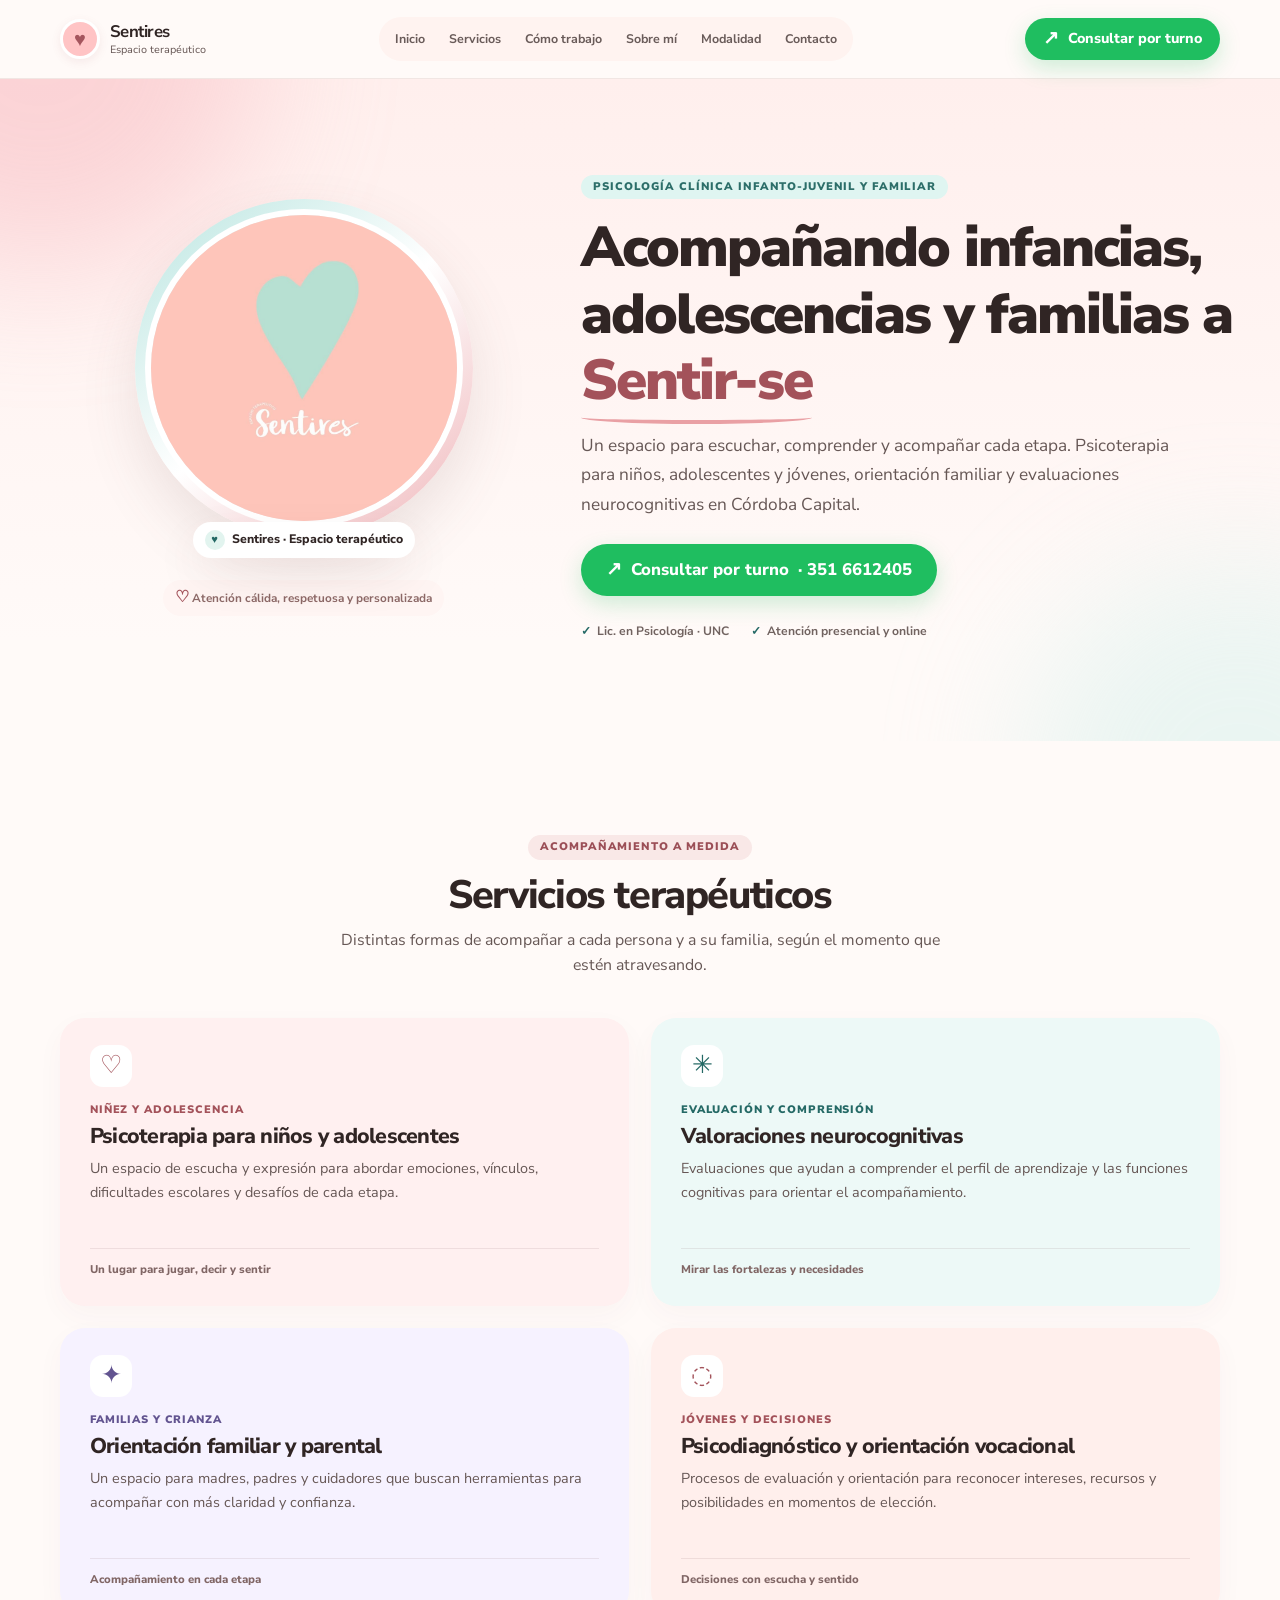
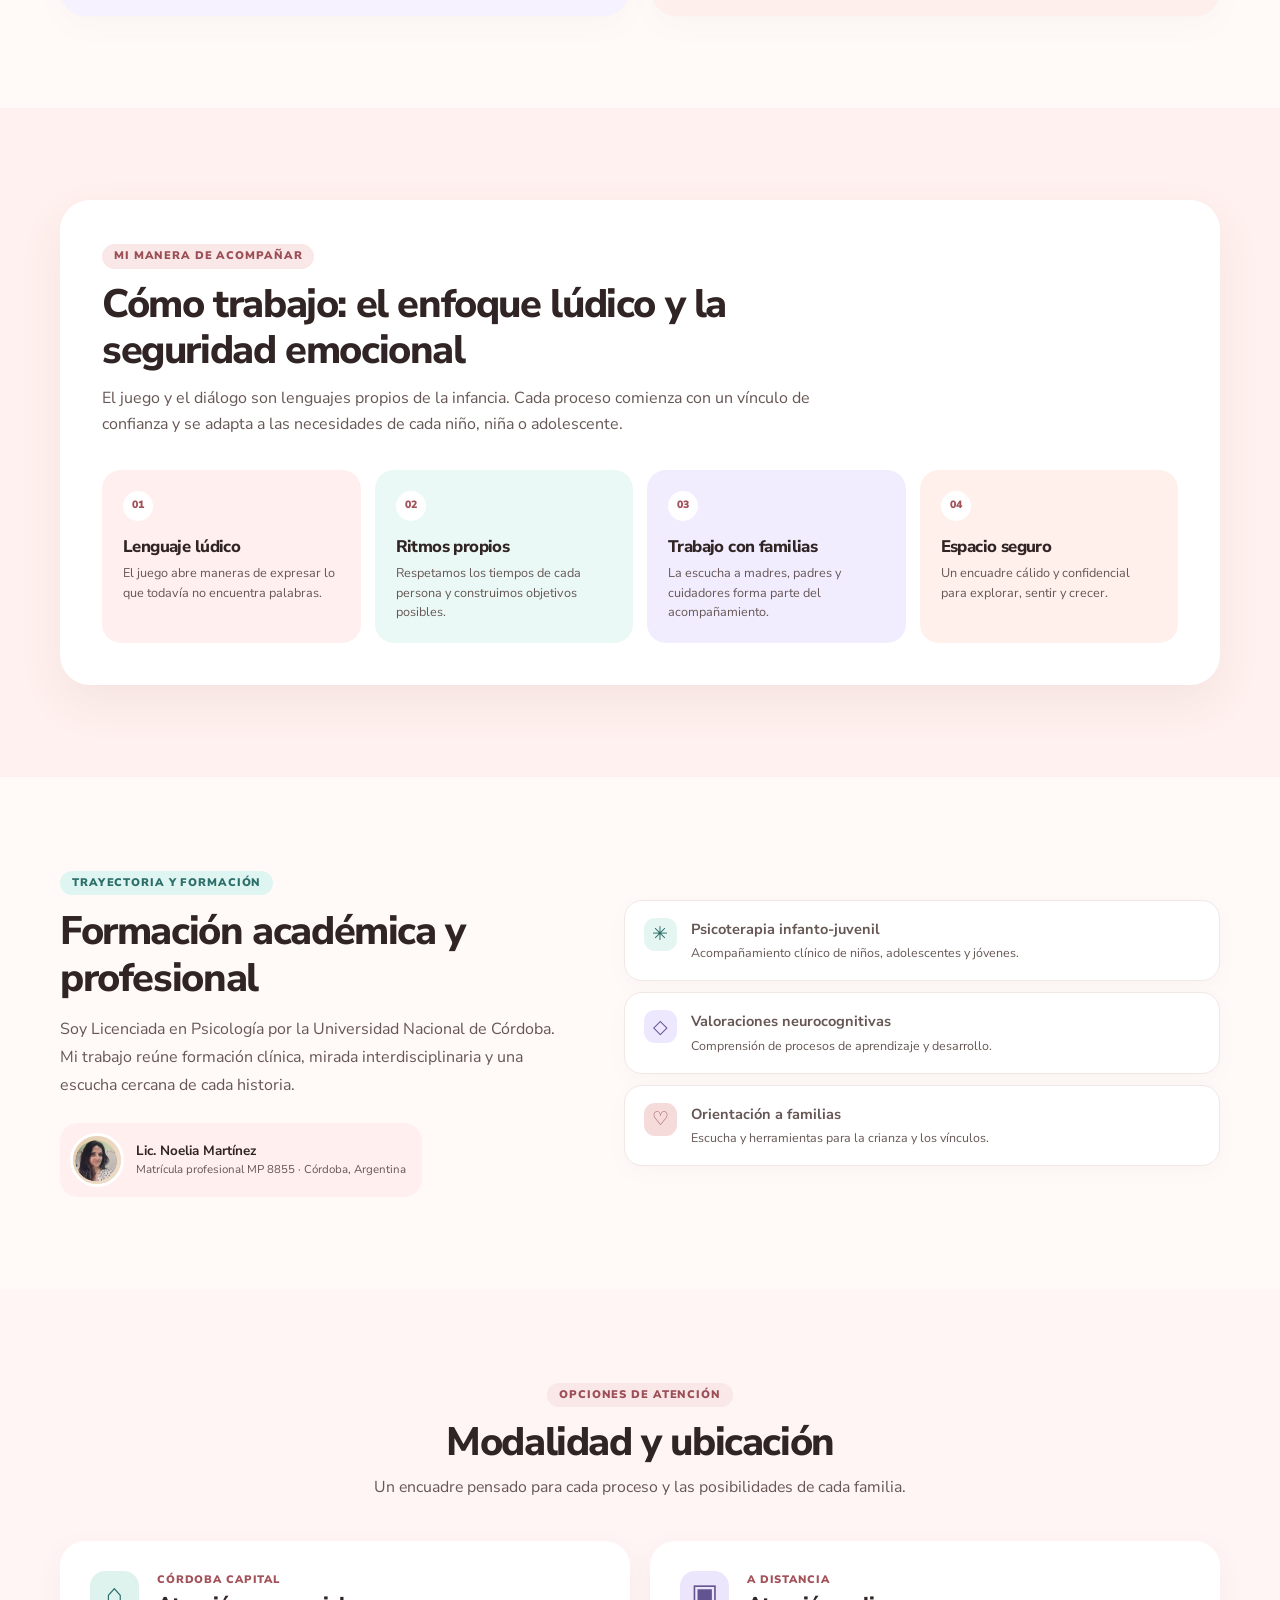
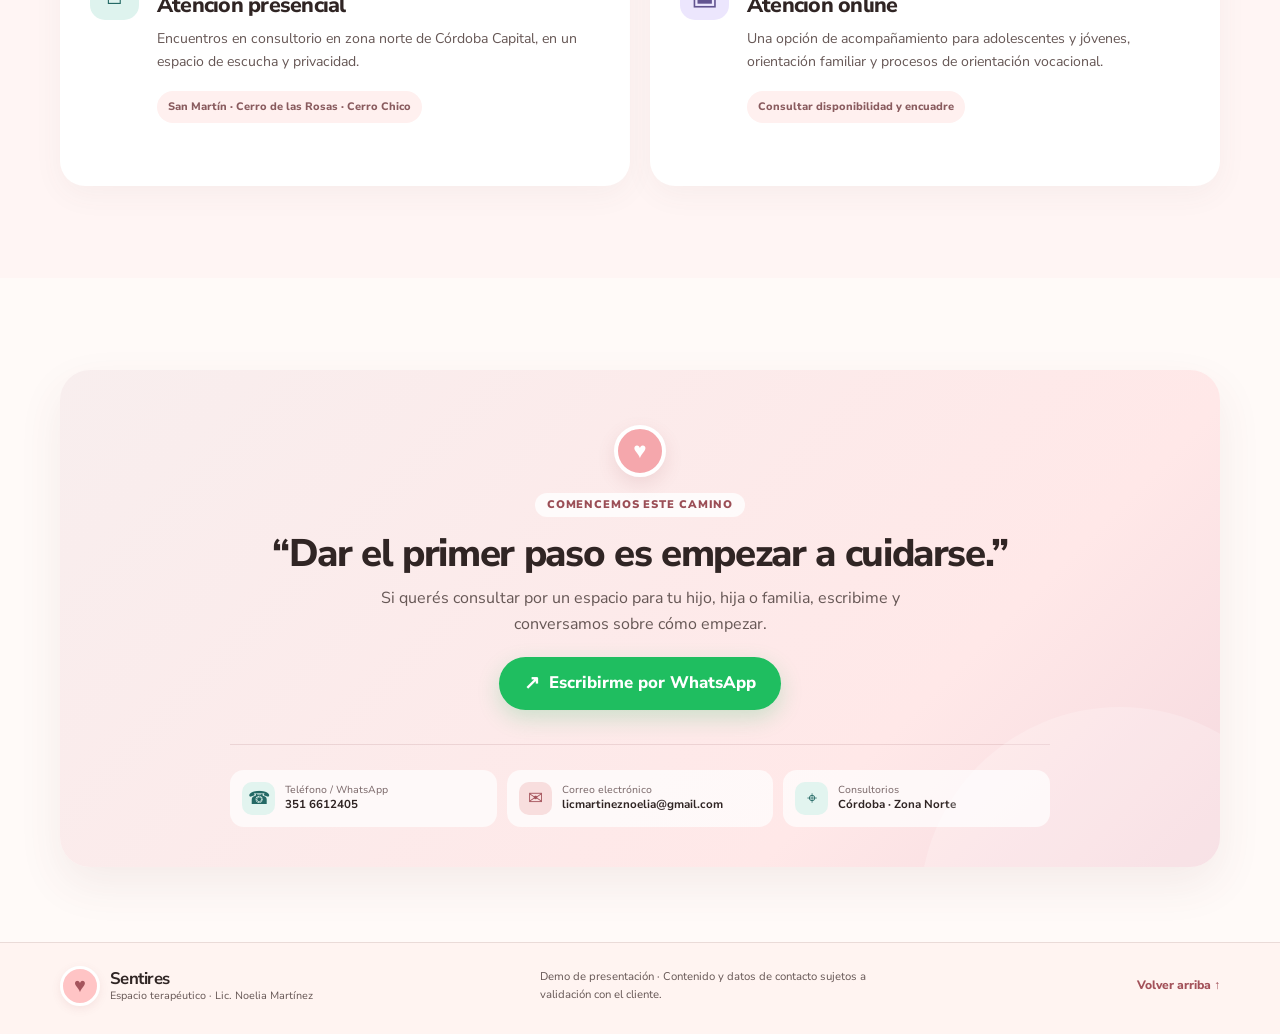
==== commit 3bf8f516: "Add files via upload" ====
--- a/index.html
+++ b/index.html
@@ -9,7 +9,75 @@
   <link rel="preconnect" href="https://fonts.googleapis.com">
   <link rel="preconnect" href="https://fonts.gstatic.com" crossorigin>
   <link href="https://fonts.googleapis.com/css2?family=Nunito+Sans:wght@400;500;600;700;800;900&display=swap" rel="stylesheet">
-  <link rel="stylesheet" href="./styles.css">
+  <style>
+:root{--paper:#fffaf8;--cream:#fff1ef;--cream-strong:#fbe3e0;--ink:#302524;--muted:#665755;--rose:#a3525a;--rose-light:#f6dbdb;--mint:#dff5f1;--teal:#246965;--lilac:#eee8ff;--violet:#625490;--line:#eadbd8;--shadow:0 18px 45px rgba(109,64,67,.08)}
+*{box-sizing:border-box}
+html{scroll-behavior:smooth}
+body{margin:0;background:var(--paper);color:var(--ink);font-family:"Nunito Sans",Arial,sans-serif;font-size:16px;line-height:1.6;-webkit-font-smoothing:antialiased}
+img{max-width:100%}
+a{color:inherit;text-decoration:none}
+a:focus-visible,summary:focus-visible{outline:3px solid var(--teal);outline-offset:4px}
+h1,h2,h3,p{margin-top:0}
+h1,h2,h3{line-height:1.18;letter-spacing:-.035em}
+h1{font-size:clamp(2.35rem,4.4vw,4.3rem);font-weight:900}
+h2{font-size:clamp(2rem,3.1vw,3.1rem);font-weight:800}
+h3{font-size:1.34rem;font-weight:800}
+p{color:var(--muted)}
+section[id]{scroll-margin-top:88px}
+.container{width:min(100% - 48px,1160px);margin-inline:auto}
+.skip-link{position:absolute;left:16px;top:-80px;padding:10px 16px;background:white;z-index:100;border-radius:10px}.skip-link:focus{top:10px}
+.site-header{position:sticky;top:0;z-index:50;background:rgba(255,250,248,.94);backdrop-filter:blur(18px);border-bottom:1px solid rgba(234,219,216,.65)}
+.header-inner{min-height:78px;display:flex;align-items:center;justify-content:space-between;gap:22px}
+.brand,.footer-brand{display:inline-flex;align-items:center;gap:10px;flex:none;line-height:1.05}
+.brand-mark{width:40px;height:40px;border-radius:50%;display:grid;place-items:center;background:#ffc4c5;color:#a5555d;font-size:20px;border:3px solid #fff;box-shadow:0 3px 10px rgba(163,82,90,.1)}
+.brand strong,.footer-brand strong{display:block;font-size:1.05rem;letter-spacing:-.03em}.brand small,.footer-brand small{display:block;font-size:.66rem;color:var(--muted);margin-top:3px}
+.desktop-nav{display:flex;align-items:center;gap:2px;padding:5px;border-radius:100px;background:#fff3f0}
+.desktop-nav a{padding:7px 11px;border-radius:100px;font-size:.78rem;font-weight:700;white-space:nowrap;color:#695b59;transition:.2s}
+.desktop-nav a:hover,.desktop-nav a:focus-visible{background:#f5e1de;color:var(--rose)}
+.header-actions{display:flex;align-items:center;gap:10px}
+.button{display:inline-flex;align-items:center;justify-content:center;gap:9px;padding:11px 18px;border-radius:100px;font-size:.9rem;font-weight:800;line-height:1.2;white-space:nowrap;transition:transform .2s,box-shadow .2s,background .2s}
+.button:hover{transform:translateY(-2px)}
+.button-whatsapp{background:#1fbe60;color:white;box-shadow:0 8px 22px rgba(31,190,96,.22)}
+.button-whatsapp:hover{background:#19a954;box-shadow:0 12px 26px rgba(31,190,96,.29)}
+.button>span:first-child{font-size:1.2rem;line-height:1}
+.mobile-menu{display:none}
+.hero{position:relative;overflow:hidden;padding:94px 0 100px;background:linear-gradient(180deg,#ffefed 0%,#fffaf8 85%)}
+.hero-glow{position:absolute;width:440px;height:440px;border-radius:50%;filter:blur(70px);opacity:.38;pointer-events:none}.hero-glow-one{top:-250px;left:-180px;background:#f5a7b1}.hero-glow-two{right:-180px;bottom:-260px;background:#c9ede8}
+.hero-grid{position:relative;display:grid;grid-template-columns:42% 58%;align-items:center;gap:34px}
+.hero-portrait-wrap{display:flex;align-items:center;flex-direction:column;text-align:center}
+.portrait-halo{position:relative;width:min(76%,338px);aspect-ratio:1;border-radius:50%;padding:10px;background:linear-gradient(140deg,#b9e5e0,#fff,#efb5b9);box-shadow:0 24px 56px rgba(110,76,78,.13)}
+.portrait-halo:before{content:"";position:absolute;inset:-17px;border-radius:50%;background:linear-gradient(140deg,#d6eae6,#efdfef,#f7d1d0);z-index:-1;filter:blur(15px);opacity:.8}
+.portrait-frame{position:relative;width:100%;height:100%;border:6px solid white;border-radius:50%;overflow:hidden;background:linear-gradient(145deg,#e3efeb,#f6dbdd);display:grid;place-items:center}
+.portrait{width:100%;height:100%;object-fit:cover;object-position:center;position:absolute;inset:0}
+.portrait-initials{font-size:5rem;font-weight:800;color:#ab7479}.portrait:not([hidden])+.portrait-initials{display:none}
+.portrait-label{position:relative;z-index:1;display:flex;align-items:center;gap:7px;margin-top:-15px;padding:8px 12px;background:white;border-radius:100px;box-shadow:var(--shadow);font-size:.77rem;font-weight:800;white-space:nowrap}
+.seal{width:20px;height:20px;border-radius:50%;display:inline-grid;place-items:center;background:#e2f4ef;color:var(--teal);font-size:.7rem;font-weight:900;flex:none}
+.license{padding:3px 7px;border-radius:100px;background:#f9e5e4;color:var(--rose);font-size:.67rem}
+.portrait-note{margin:22px 0 0;padding:5px 12px;border-radius:100px;background:#fff5f3;color:#8d6a68;font-size:.73rem;font-weight:700}.portrait-note span{color:var(--rose);font-size:1rem}
+.hero-copy{padding-right:3%;max-width:690px}.eyebrow{display:inline-block;padding:5px 12px;border-radius:100px;font-size:.69rem;line-height:1.3;font-weight:900;letter-spacing:.08em;text-transform:uppercase}.eyebrow-mint{background:#dff5f1;color:#2c6e69}.eyebrow-rose{background:#f9e8e7;color:#9b4e56}.eyebrow-white{background:rgba(255,255,255,.8);color:#9b4e56}
+.hero h1{margin:16px 0 16px}.hero h1 em{font-style:normal;color:var(--rose);position:relative;white-space:nowrap}.hero h1 em:after{content:"";position:absolute;left:0;right:0;bottom:-5px;height:9px;border-bottom:4px solid #e9a0a4;border-radius:50%}
+.lead{font-size:1.08rem;line-height:1.72;max-width:620px;margin-bottom:24px}.button-large{padding:16px 25px;font-size:1.05rem}.hero-trust{display:flex;flex-wrap:wrap;gap:10px 22px;margin-top:26px;color:#716360;font-size:.76rem;font-weight:700}.hero-trust span:before{content:"✓";color:var(--teal);margin-right:6px}
+.section{padding:92px 0}.section-heading{text-align:center;max-width:640px;margin:0 auto 40px}.section-heading h2{margin:12px 0 9px}.section-heading p{margin:0;font-size:.99rem}
+.service-grid{display:grid;grid-template-columns:repeat(2,minmax(0,1fr));gap:22px}
+.service-card{display:flex;flex-direction:column;min-height:288px;padding:27px 30px;border-radius:25px;box-shadow:0 10px 28px rgba(103,69,72,.035);transition:transform .2s,box-shadow .2s}.service-card:hover{transform:translateY(-4px);box-shadow:var(--shadow)}
+.service-card.rose{background:#fff0f0}.service-card.mint{background:#edf9f7}.service-card.lilac{background:#f6f2ff}.service-card.peach{background:#ffefec}
+.card-icon{display:grid;place-items:center;width:42px;height:42px;border-radius:13px;background:white;color:var(--rose);font-size:1.55rem;margin-bottom:14px}.mint .card-icon{color:var(--teal)}.lilac .card-icon{color:var(--violet)}
+.card-kicker{display:block;font-size:.68rem;font-weight:900;text-transform:uppercase;letter-spacing:.08em;color:var(--rose);margin-bottom:5px}.mint .card-kicker{color:var(--teal)}.lilac .card-kicker{color:var(--violet)}
+.service-card h3{margin:0 0 8px}.service-card p{margin:0 0 21px;font-size:.9rem;line-height:1.65}.card-foot{margin-top:auto;padding-top:12px;border-top:1px solid rgba(125,86,88,.12);font-size:.7rem;font-weight:800;color:#806665}
+.approach-section{background:#fff1ef}.approach-panel{padding:42px;background:white;border-radius:30px;box-shadow:var(--shadow)}.approach-intro{max-width:760px}.approach-intro h2{max-width:650px;margin:12px 0}.approach-intro p{max-width:790px;margin-bottom:32px}.approach-grid{display:grid;grid-template-columns:repeat(4,minmax(0,1fr));gap:14px}
+.approach-step{padding:21px;border-radius:19px;background:#fff0ef}.approach-step:nth-child(2){background:#eaf9f6}.approach-step:nth-child(3){background:#f1edff}.approach-step:nth-child(4){background:#fff0ec}.step-number{display:inline-grid;place-items:center;width:30px;height:30px;border-radius:50%;background:white;color:var(--rose);font-size:.66rem;font-weight:900;margin-bottom:16px}.approach-step h3{font-size:1.05rem;margin:0 0 7px}.approach-step p{font-size:.79rem;line-height:1.55;margin:0}
+.about-grid{display:grid;grid-template-columns:43% 1fr;gap:65px;align-items:center}.about-grid h2{margin:13px 0}.about-lead{font-size:1rem;line-height:1.75}.credential{display:flex;align-items:center;gap:12px;width:fit-content;margin-top:24px;padding:10px 16px 10px 10px;border-radius:18px;background:#fff0ef}.about-avatar{position:relative;display:grid;place-items:center;flex:none;width:54px;height:54px;overflow:hidden;border:3px solid white;border-radius:50%;background:#dff1ed;color:var(--teal)}.about-photo{position:absolute;inset:0;width:100%;height:100%;object-fit:cover;object-position:center 35%}.about-avatar-initials{font-size:.8rem;font-weight:900}.about-photo:not([hidden])+.about-avatar-initials{display:none}.credential strong,.credential small{display:block;line-height:1.3}.credential strong{font-size:.84rem}.credential small{font-size:.71rem;color:var(--muted);margin-top:3px}
+.focus-list{display:grid;gap:11px}.focus-list>div{display:flex;gap:14px;align-items:flex-start;padding:17px 19px;border:1px solid #f1e8e5;border-radius:18px;background:white;box-shadow:0 7px 20px rgba(103,69,72,.035)}.focus-list>div>span{width:33px;height:33px;display:grid;place-items:center;flex:none;border-radius:11px;background:#e5f5f1;color:var(--teal);font-size:1.2rem}.focus-list>div:nth-child(2)>span{background:var(--lilac);color:var(--violet)}.focus-list>div:nth-child(3)>span{background:var(--rose-light);color:var(--rose)}.focus-list p{margin:0}.focus-list strong,.focus-list small{display:block}.focus-list strong{font-size:.91rem}.focus-list small{font-size:.78rem;color:var(--muted);margin-top:2px}
+.modality-section{background:#fff5f4}.modality-grid{display:grid;grid-template-columns:repeat(2,minmax(0,1fr));gap:20px}.modality-card{display:flex;gap:18px;min-height:245px;padding:30px;border-radius:25px;background:white;box-shadow:0 9px 30px rgba(103,69,72,.05)}.modality-icon{display:grid;place-items:center;flex:none;width:49px;height:49px;border-radius:15px;font-size:1.8rem}.mint-icon{background:#def3ee;color:var(--teal)}.lilac-icon{background:#ece6fd;color:var(--violet)}.modality-card h3{margin:3px 0 10px}.modality-card p{font-size:.88rem;margin-bottom:18px}.location-pill{display:inline-block;padding:7px 11px;border-radius:100px;background:#fff0ef;color:#895b5e;font-size:.68rem;font-weight:800}
+.contact-section{padding-bottom:75px}.contact-panel{position:relative;overflow:hidden;text-align:center;padding:55px 50px 40px;border-radius:30px;background:linear-gradient(135deg,#f8eeee,#ffe8e8 72%,#f5d9df);box-shadow:var(--shadow)}.contact-panel:after{content:"";position:absolute;right:-100px;bottom:-240px;width:400px;height:400px;border-radius:50%;background:rgba(255,255,255,.2);pointer-events:none}.contact-symbol{display:grid;place-items:center;width:52px;height:52px;margin:0 auto 14px;border:4px solid white;border-radius:50%;background:#f5a7ac;color:white;font-size:1.4rem;box-shadow:0 7px 18px rgba(163,82,90,.14)}.contact-panel h2{margin:14px auto 10px;max-width:740px;font-size:clamp(1.9rem,3vw,2.8rem)}.contact-panel>p{max-width:590px;margin:0 auto 20px}.contact-options{position:relative;display:grid;grid-template-columns:repeat(3,minmax(0,1fr));gap:10px;max-width:820px;margin:34px auto 0;padding-top:25px;border-top:1px solid rgba(153,97,99,.17)}.contact-options>a,.contact-options>span{display:flex;align-items:center;gap:10px;text-align:left;padding:12px;background:rgba(255,255,255,.72);border-radius:14px;min-width:0}.contact-options>a:hover{background:white}.contact-options>a>span:first-child,.contact-options>span>span:first-child{display:grid;place-items:center;flex:none;width:33px;height:33px;border-radius:10px;background:#e2f4ef;color:var(--teal);font-size:1.1rem}.contact-options>a:nth-child(2)>span:first-child{background:#f8dede;color:var(--rose)}.contact-options>a small,.contact-options>a strong,.contact-options>span small,.contact-options>span strong{display:block;line-height:1.3;overflow-wrap:anywhere}.contact-options small{font-size:.64rem;color:#796768}.contact-options strong{font-size:.72rem}
+.site-footer{padding:23px 0 28px;border-top:1px solid var(--line);background:#fff4f1}.footer-inner{display:flex;align-items:center;justify-content:space-between;gap:25px}.footer-inner p{font-size:.7rem;margin:0;max-width:370px}.footer-inner>a{font-size:.76rem;font-weight:800;color:var(--rose);white-space:nowrap}
+@media(max-width:1150px){.desktop-nav{display:none}.mobile-menu{display:block;position:relative}.mobile-menu summary{list-style:none;display:flex;flex-direction:column;justify-content:center;gap:4px;width:42px;height:42px;padding:10px;background:#fff0ef;border-radius:12px;cursor:pointer}.mobile-menu summary::-webkit-details-marker{display:none}.mobile-menu summary span{display:block;width:100%;height:2px;background:#7f5559;border-radius:2px}.mobile-menu nav{position:absolute;right:0;top:calc(100% + 13px);min-width:220px;padding:8px;border:1px solid var(--line);border-radius:17px;background:white;box-shadow:var(--shadow)}.mobile-menu nav a{display:block;padding:10px 13px;border-radius:10px;font-weight:750;font-size:.88rem}.mobile-menu nav a:hover{background:#fff0ef;color:var(--rose)}}
+@media(max-width:800px){.hero{padding:62px 0 74px}.hero-grid{grid-template-columns:1fr;gap:45px}.hero-portrait-wrap{order:0}.portrait-halo{width:min(55%,260px)}.hero-copy{order:1;max-width:650px;margin:auto;text-align:center;padding:0}.hero h1{font-size:clamp(2.25rem,6vw,3.5rem)}.lead{margin-inline:auto}.hero-trust{justify-content:center}.about-grid{grid-template-columns:1fr;gap:30px}.approach-grid{grid-template-columns:repeat(2,minmax(0,1fr))}.contact-options{grid-template-columns:1fr;max-width:410px}}
+@media(max-width:600px){.container{width:min(100% - 32px,1160px)}.header-inner{min-height:68px}.brand-mark{width:36px;height:36px}.brand strong{font-size:.98rem}.brand small{font-size:.6rem}.header-cta{padding:10px 12px;font-size:.72rem}.header-cta>span:first-child{display:none}.section{padding:65px 0}.section-heading{margin-bottom:27px}.service-grid,.modality-grid{grid-template-columns:1fr;gap:13px}.service-card{min-height:0;padding:23px}.approach-panel{padding:25px 20px}.approach-grid{gap:9px}.approach-step{padding:16px}.approach-step h3{font-size:.94rem}.approach-step p{font-size:.74rem}.modality-card{min-height:0;padding:23px}.contact-panel{padding:40px 19px 27px}.contact-panel .button-large{font-size:.89rem;padding:14px 16px}.footer-inner{align-items:flex-start;flex-wrap:wrap}.footer-inner p{order:3;flex-basis:100%}}
+@media(max-width:400px){.header-cta{font-size:.67rem;padding:9px}.brand{gap:5px}.brand small{display:none}.portrait-halo{width:67%}.hero h1{font-size:2.25rem}.button-number{display:none}.approach-grid{grid-template-columns:1fr}.contact-panel h2{font-size:1.8rem}}
+@media(prefers-reduced-motion:reduce){html{scroll-behavior:auto}*,*:before,*:after{transition-duration:.01ms!important;animation-duration:.01ms!important}}
+
+</style>
 </head>
 <body>
   <a class="skip-link" href="#contenido">Ir al contenido</a>
@@ -37,7 +105,7 @@
       <div class="container hero-grid">
         <div class="hero-portrait-wrap">
           <div class="portrait-halo"><div class="portrait-frame">
-            <img class="portrait image-with-fallback" src="./assets/sentires-logo.jpg" alt="Logo de Sentires: corazón verde agua sobre fondo coral" loading="eager">
+            <img class="portrait image-with-fallback" src="[data-uri]" alt="Logo de Sentires: corazón verde agua sobre fondo coral" loading="eager">
             <span class="portrait-initials" aria-hidden="true">S</span>
           </div></div>
           <div class="portrait-label"><span class="seal" aria-hidden="true">♥</span> Sentires · Espacio terapéutico</div>
@@ -76,7 +144,7 @@
     </section>
     <section class="section about-section" id="sobre-mi" aria-labelledby="about-title">
       <div class="container about-grid">
-        <div><span class="eyebrow eyebrow-mint">Trayectoria y formación</span><h2 id="about-title">Formación académica y profesional</h2><p class="about-lead">Soy Licenciada en Psicología por la Universidad Nacional de Córdoba. Mi trabajo reúne formación clínica, mirada interdisciplinaria y una escucha cercana de cada historia.</p><div class="credential"><span class="about-avatar"><img class="about-photo image-with-fallback" src="./assets/noelia-profile.png" alt="Retrato de la Lic. Noelia Martínez" loading="lazy"><span class="about-avatar-initials" aria-hidden="true">NM</span></span><div><strong>Lic. Noelia Martínez</strong><small>Matrícula profesional MP 8855 · Córdoba, Argentina</small></div></div></div>
+        <div><span class="eyebrow eyebrow-mint">Trayectoria y formación</span><h2 id="about-title">Formación académica y profesional</h2><p class="about-lead">Soy Licenciada en Psicología por la Universidad Nacional de Córdoba. Mi trabajo reúne formación clínica, mirada interdisciplinaria y una escucha cercana de cada historia.</p><div class="credential"><span class="about-avatar"><img class="about-photo image-with-fallback" src="[data-uri]" alt="Retrato de la Lic. Noelia Martínez" loading="eager"><span class="about-avatar-initials" aria-hidden="true">NM</span></span><div><strong>Lic. Noelia Martínez</strong><small>Matrícula profesional MP 8855 · Córdoba, Argentina</small></div></div></div>
         <div class="focus-list" aria-label="Áreas de formación"><div><span>✳</span><p><strong>Psicoterapia infanto-juvenil</strong><small>Acompañamiento clínico de niños, adolescentes y jóvenes.</small></p></div><div><span>◇</span><p><strong>Valoraciones neurocognitivas</strong><small>Comprensión de procesos de aprendizaje y desarrollo.</small></p></div><div><span>♡</span><p><strong>Orientación a familias</strong><small>Escucha y herramientas para la crianza y los vínculos.</small></p></div></div>
       </div>
     </section>
@@ -88,6 +156,25 @@
     <section class="section contact-section" id="contacto" aria-labelledby="contact-title"><div class="container"><div class="contact-panel"><span class="contact-symbol" aria-hidden="true">♥</span><span class="eyebrow eyebrow-white">Comencemos este camino</span><h2 id="contact-title">“Dar el primer paso es empezar a cuidarse.”</h2><p>Si querés consultar por un espacio para tu hijo, hija o familia, escribime y conversamos sobre cómo empezar.</p><a class="button button-whatsapp button-large" href="https://wa.me/5493516612405?text=Hola%20Noelia%2C%20quisiera%20consultar%20por%20un%20turno" target="_blank" rel="noopener noreferrer"><span aria-hidden="true">↗</span> Escribirme por WhatsApp</a><div class="contact-options"><a href="tel:+5493516612405"><span aria-hidden="true">☎</span><span><small>Teléfono / WhatsApp</small><strong>351 6612405</strong></span></a><a href="mailto:licmartineznoelia@gmail.com"><span aria-hidden="true">✉</span><span><small>Correo electrónico</small><strong>licmartineznoelia@gmail.com</strong></span></a><span><span aria-hidden="true">⌖</span><span><small>Consultorios</small><strong>Córdoba · Zona Norte</strong></span></span></div></div></div></section>
   </main>
   <footer class="site-footer"><div class="container footer-inner"><div class="footer-brand"><span class="brand-mark" aria-hidden="true">♥</span><div><strong>Sentires</strong><small>Espacio terapéutico · Lic. Noelia Martínez</small></div></div><p>Demo de presentación · Contenido y datos de contacto sujetos a validación con el cliente.</p><a href="#inicio">Volver arriba ↑</a></div></footer>
-  <script src="./script.js" defer></script>
+  <script>
+document.querySelectorAll(".image-with-fallback").forEach(image => {
+  image.addEventListener("error", () => { image.hidden = true; });
+  if (image.complete && image.naturalWidth === 0) image.hidden = true;
+});
+
+const menu = document.querySelector(".mobile-menu");
+if (menu) {
+  menu.querySelectorAll("a").forEach(link => {
+    link.addEventListener("click", () => { menu.open = false; });
+  });
+  document.addEventListener("click", event => {
+    if (menu.open && !menu.contains(event.target)) menu.open = false;
+  });
+  document.addEventListener("keydown", event => {
+    if (event.key === "Escape") menu.open = false;
+  });
+}
+
+</script>
 </body>
 </html>
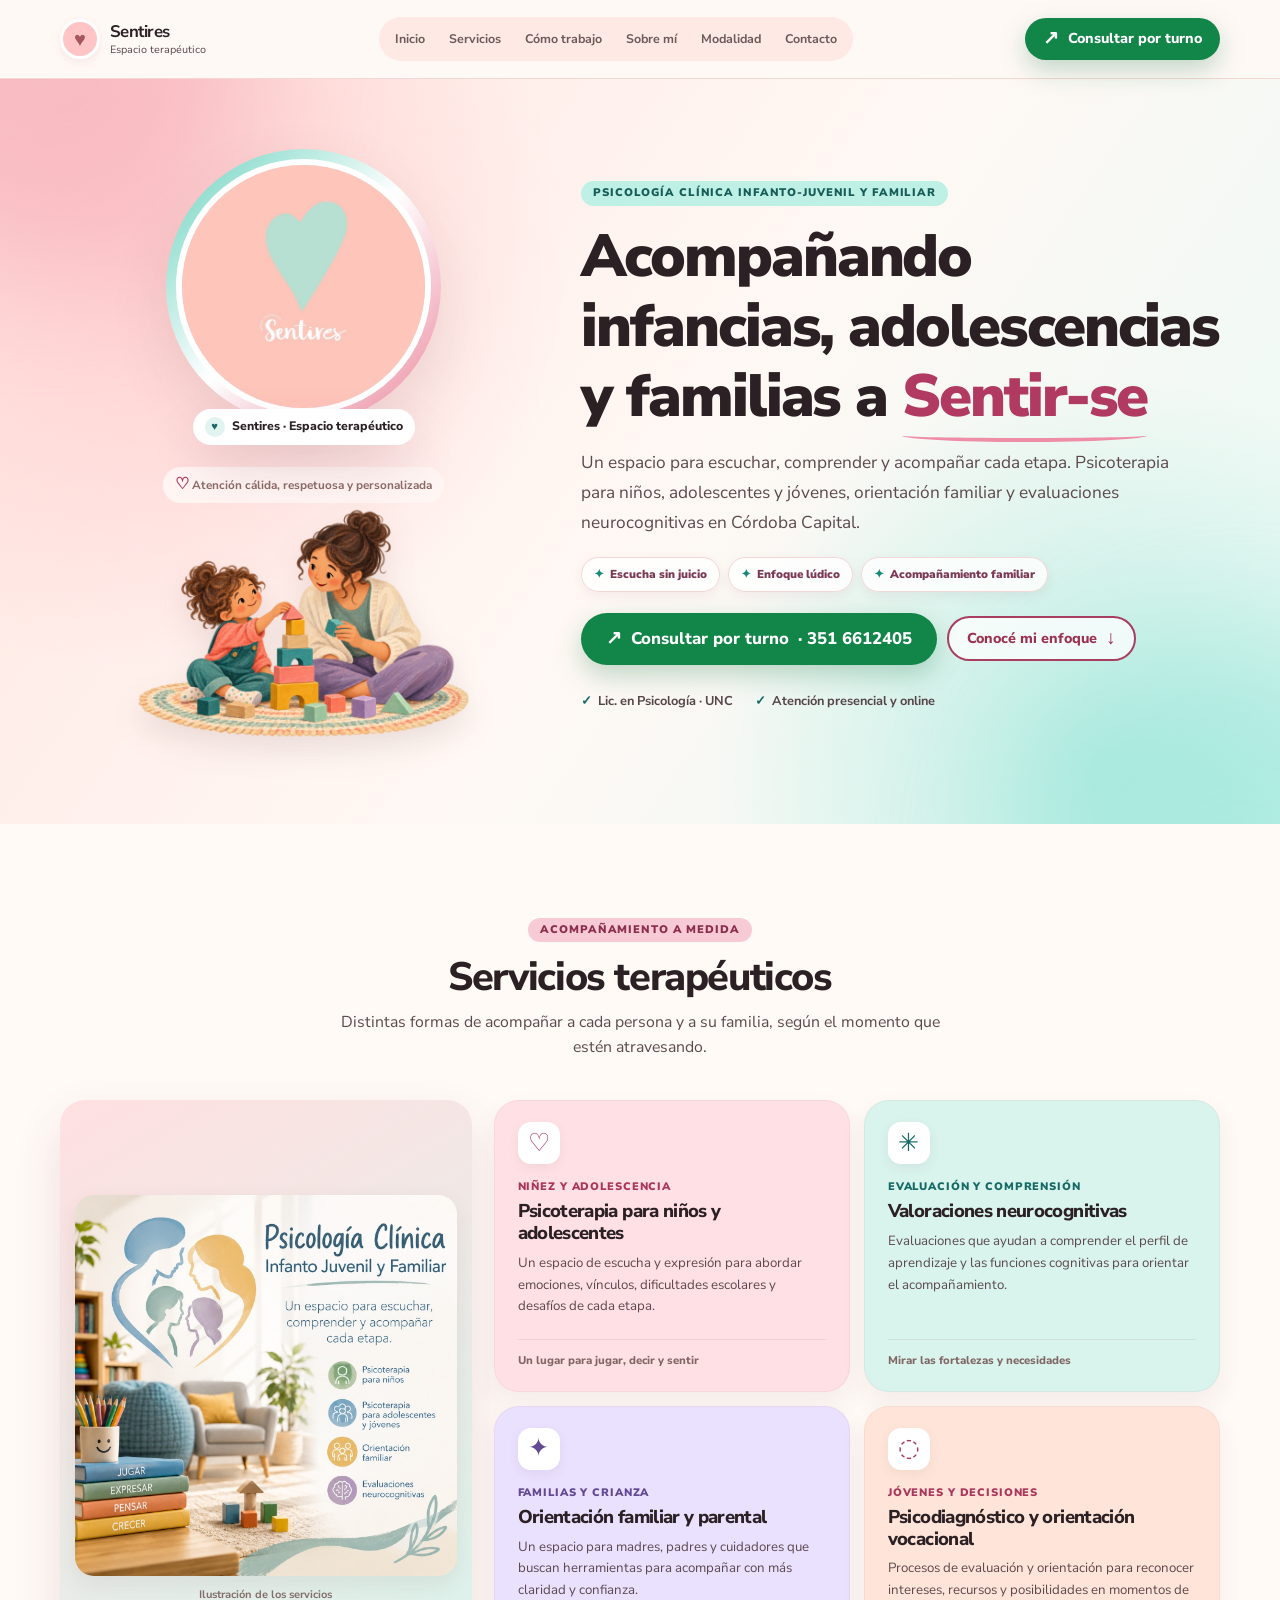
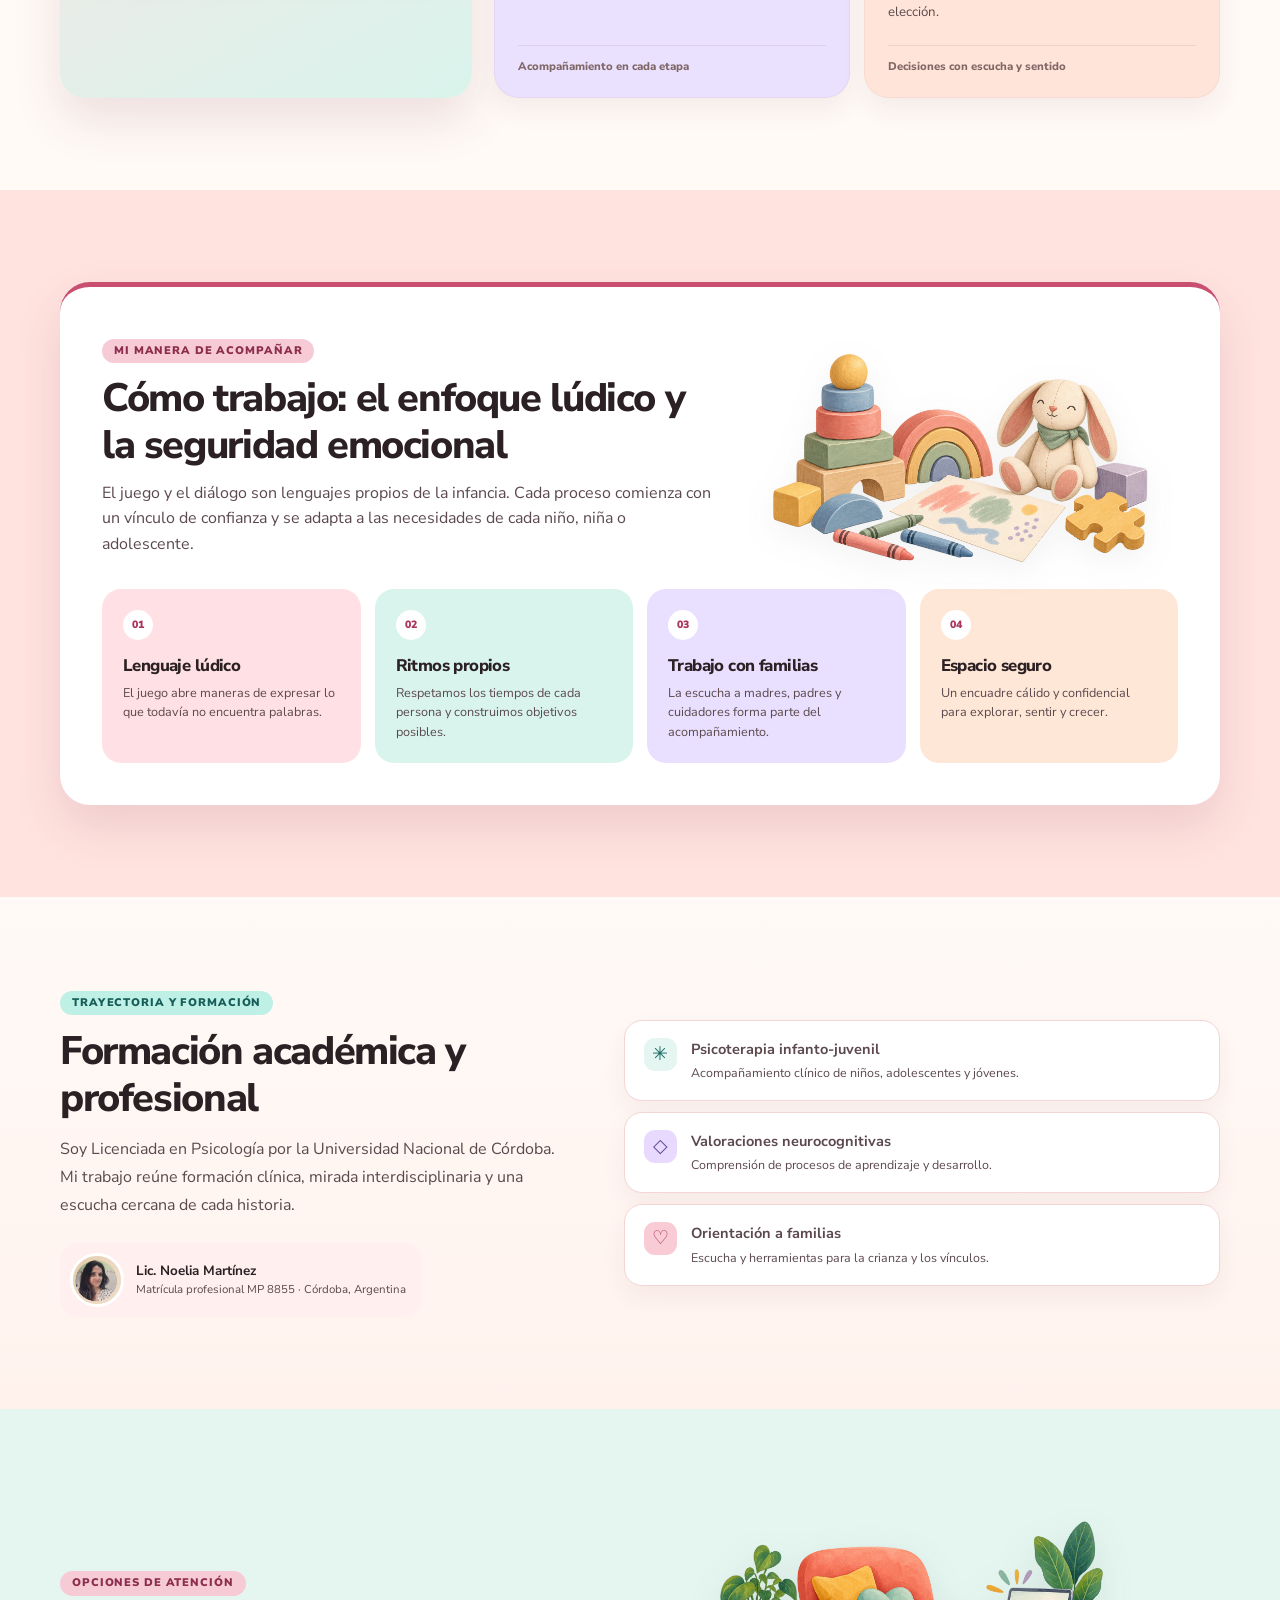
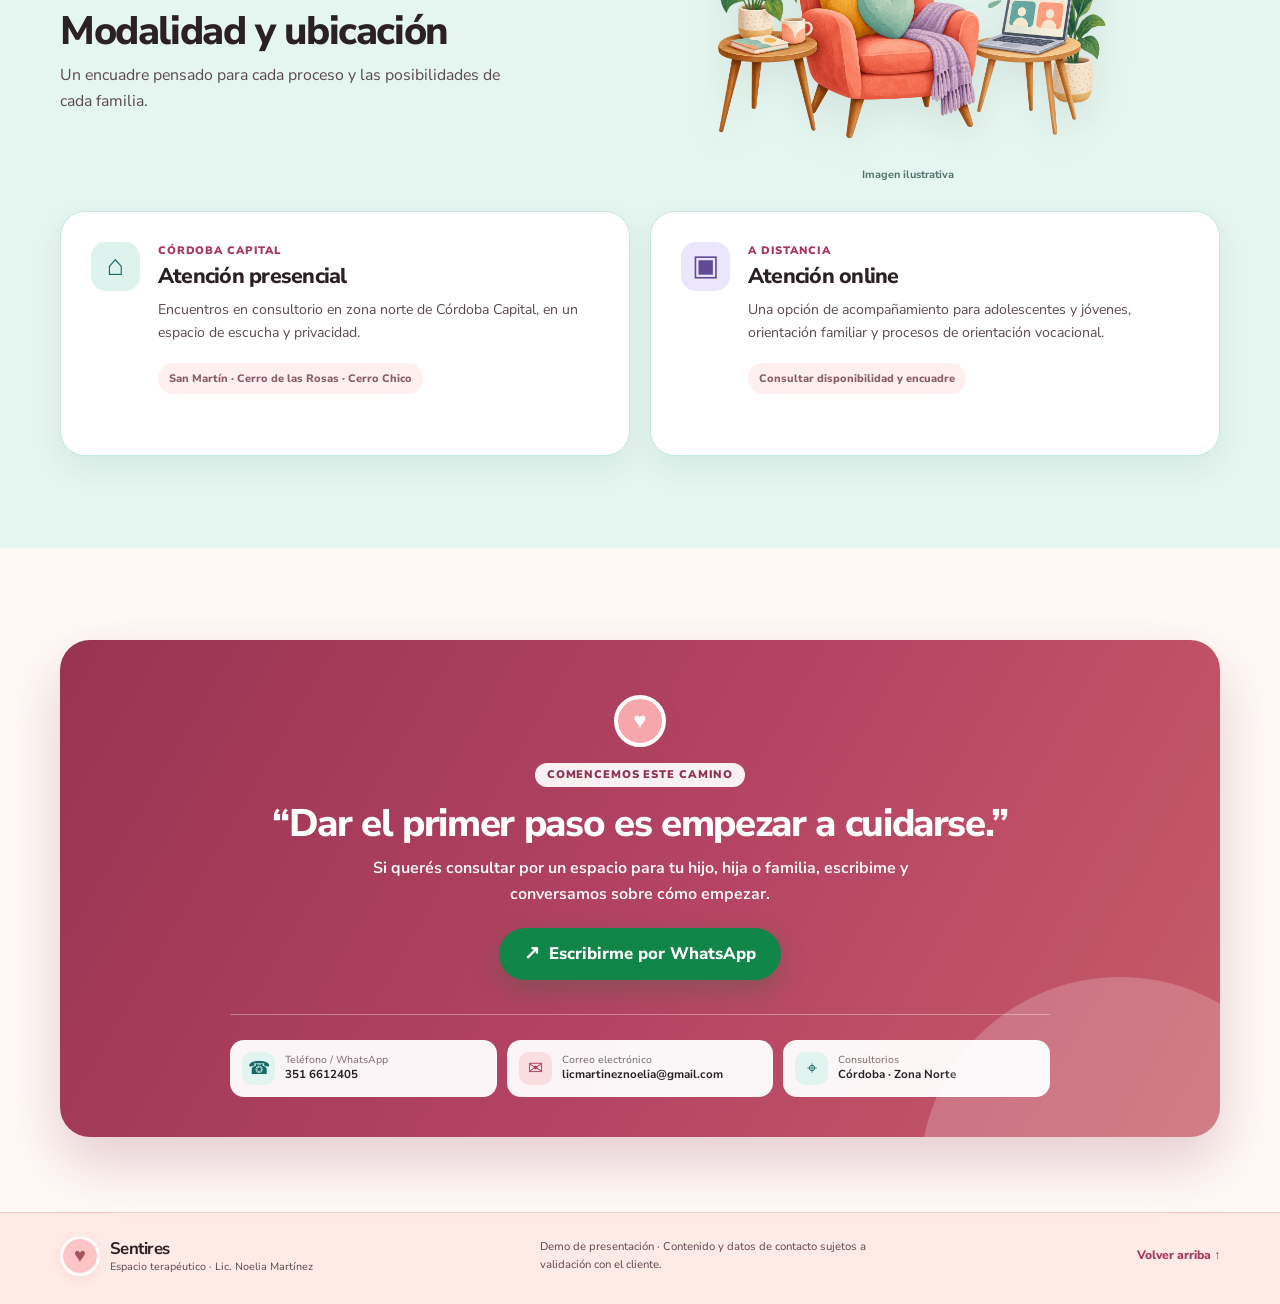
==== commit 4c4ecd52: "Add files via upload" ====
--- a/index.html
+++ b/index.html
@@ -1,180 +1,251 @@
-<!doctype html>
-<html lang="es-AR">
-<head>
-  <meta charset="utf-8">
-  <meta name="viewport" content="width=device-width, initial-scale=1">
-  <meta name="theme-color" content="#fff9f7">
-  <meta name="description" content="Sentires, espacio terapéutico de la Lic. Noelia Martínez. Acompañamiento psicológico para infancias, adolescencias y familias en Córdoba.">
-  <title>Sentires · Lic. Noelia Martínez</title>
-  <link rel="preconnect" href="https://fonts.googleapis.com">
-  <link rel="preconnect" href="https://fonts.gstatic.com" crossorigin>
-  <link href="https://fonts.googleapis.com/css2?family=Nunito+Sans:wght@400;500;600;700;800;900&display=swap" rel="stylesheet">
-  <style>
-:root{--paper:#fffaf8;--cream:#fff1ef;--cream-strong:#fbe3e0;--ink:#302524;--muted:#665755;--rose:#a3525a;--rose-light:#f6dbdb;--mint:#dff5f1;--teal:#246965;--lilac:#eee8ff;--violet:#625490;--line:#eadbd8;--shadow:0 18px 45px rgba(109,64,67,.08)}
-*{box-sizing:border-box}
-html{scroll-behavior:smooth}
-body{margin:0;background:var(--paper);color:var(--ink);font-family:"Nunito Sans",Arial,sans-serif;font-size:16px;line-height:1.6;-webkit-font-smoothing:antialiased}
-img{max-width:100%}
-a{color:inherit;text-decoration:none}
-a:focus-visible,summary:focus-visible{outline:3px solid var(--teal);outline-offset:4px}
-h1,h2,h3,p{margin-top:0}
-h1,h2,h3{line-height:1.18;letter-spacing:-.035em}
-h1{font-size:clamp(2.35rem,4.4vw,4.3rem);font-weight:900}
-h2{font-size:clamp(2rem,3.1vw,3.1rem);font-weight:800}
-h3{font-size:1.34rem;font-weight:800}
-p{color:var(--muted)}
-section[id]{scroll-margin-top:88px}
-.container{width:min(100% - 48px,1160px);margin-inline:auto}
-.skip-link{position:absolute;left:16px;top:-80px;padding:10px 16px;background:white;z-index:100;border-radius:10px}.skip-link:focus{top:10px}
-.site-header{position:sticky;top:0;z-index:50;background:rgba(255,250,248,.94);backdrop-filter:blur(18px);border-bottom:1px solid rgba(234,219,216,.65)}
-.header-inner{min-height:78px;display:flex;align-items:center;justify-content:space-between;gap:22px}
-.brand,.footer-brand{display:inline-flex;align-items:center;gap:10px;flex:none;line-height:1.05}
-.brand-mark{width:40px;height:40px;border-radius:50%;display:grid;place-items:center;background:#ffc4c5;color:#a5555d;font-size:20px;border:3px solid #fff;box-shadow:0 3px 10px rgba(163,82,90,.1)}
-.brand strong,.footer-brand strong{display:block;font-size:1.05rem;letter-spacing:-.03em}.brand small,.footer-brand small{display:block;font-size:.66rem;color:var(--muted);margin-top:3px}
-.desktop-nav{display:flex;align-items:center;gap:2px;padding:5px;border-radius:100px;background:#fff3f0}
-.desktop-nav a{padding:7px 11px;border-radius:100px;font-size:.78rem;font-weight:700;white-space:nowrap;color:#695b59;transition:.2s}
-.desktop-nav a:hover,.desktop-nav a:focus-visible{background:#f5e1de;color:var(--rose)}
-.header-actions{display:flex;align-items:center;gap:10px}
-.button{display:inline-flex;align-items:center;justify-content:center;gap:9px;padding:11px 18px;border-radius:100px;font-size:.9rem;font-weight:800;line-height:1.2;white-space:nowrap;transition:transform .2s,box-shadow .2s,background .2s}
-.button:hover{transform:translateY(-2px)}
-.button-whatsapp{background:#1fbe60;color:white;box-shadow:0 8px 22px rgba(31,190,96,.22)}
-.button-whatsapp:hover{background:#19a954;box-shadow:0 12px 26px rgba(31,190,96,.29)}
-.button>span:first-child{font-size:1.2rem;line-height:1}
-.mobile-menu{display:none}
-.hero{position:relative;overflow:hidden;padding:94px 0 100px;background:linear-gradient(180deg,#ffefed 0%,#fffaf8 85%)}
-.hero-glow{position:absolute;width:440px;height:440px;border-radius:50%;filter:blur(70px);opacity:.38;pointer-events:none}.hero-glow-one{top:-250px;left:-180px;background:#f5a7b1}.hero-glow-two{right:-180px;bottom:-260px;background:#c9ede8}
-.hero-grid{position:relative;display:grid;grid-template-columns:42% 58%;align-items:center;gap:34px}
-.hero-portrait-wrap{display:flex;align-items:center;flex-direction:column;text-align:center}
-.portrait-halo{position:relative;width:min(76%,338px);aspect-ratio:1;border-radius:50%;padding:10px;background:linear-gradient(140deg,#b9e5e0,#fff,#efb5b9);box-shadow:0 24px 56px rgba(110,76,78,.13)}
-.portrait-halo:before{content:"";position:absolute;inset:-17px;border-radius:50%;background:linear-gradient(140deg,#d6eae6,#efdfef,#f7d1d0);z-index:-1;filter:blur(15px);opacity:.8}
-.portrait-frame{position:relative;width:100%;height:100%;border:6px solid white;border-radius:50%;overflow:hidden;background:linear-gradient(145deg,#e3efeb,#f6dbdd);display:grid;place-items:center}
-.portrait{width:100%;height:100%;object-fit:cover;object-position:center;position:absolute;inset:0}
-.portrait-initials{font-size:5rem;font-weight:800;color:#ab7479}.portrait:not([hidden])+.portrait-initials{display:none}
-.portrait-label{position:relative;z-index:1;display:flex;align-items:center;gap:7px;margin-top:-15px;padding:8px 12px;background:white;border-radius:100px;box-shadow:var(--shadow);font-size:.77rem;font-weight:800;white-space:nowrap}
-.seal{width:20px;height:20px;border-radius:50%;display:inline-grid;place-items:center;background:#e2f4ef;color:var(--teal);font-size:.7rem;font-weight:900;flex:none}
-.license{padding:3px 7px;border-radius:100px;background:#f9e5e4;color:var(--rose);font-size:.67rem}
-.portrait-note{margin:22px 0 0;padding:5px 12px;border-radius:100px;background:#fff5f3;color:#8d6a68;font-size:.73rem;font-weight:700}.portrait-note span{color:var(--rose);font-size:1rem}
-.hero-copy{padding-right:3%;max-width:690px}.eyebrow{display:inline-block;padding:5px 12px;border-radius:100px;font-size:.69rem;line-height:1.3;font-weight:900;letter-spacing:.08em;text-transform:uppercase}.eyebrow-mint{background:#dff5f1;color:#2c6e69}.eyebrow-rose{background:#f9e8e7;color:#9b4e56}.eyebrow-white{background:rgba(255,255,255,.8);color:#9b4e56}
-.hero h1{margin:16px 0 16px}.hero h1 em{font-style:normal;color:var(--rose);position:relative;white-space:nowrap}.hero h1 em:after{content:"";position:absolute;left:0;right:0;bottom:-5px;height:9px;border-bottom:4px solid #e9a0a4;border-radius:50%}
-.lead{font-size:1.08rem;line-height:1.72;max-width:620px;margin-bottom:24px}.button-large{padding:16px 25px;font-size:1.05rem}.hero-trust{display:flex;flex-wrap:wrap;gap:10px 22px;margin-top:26px;color:#716360;font-size:.76rem;font-weight:700}.hero-trust span:before{content:"✓";color:var(--teal);margin-right:6px}
-.section{padding:92px 0}.section-heading{text-align:center;max-width:640px;margin:0 auto 40px}.section-heading h2{margin:12px 0 9px}.section-heading p{margin:0;font-size:.99rem}
-.service-grid{display:grid;grid-template-columns:repeat(2,minmax(0,1fr));gap:22px}
-.service-card{display:flex;flex-direction:column;min-height:288px;padding:27px 30px;border-radius:25px;box-shadow:0 10px 28px rgba(103,69,72,.035);transition:transform .2s,box-shadow .2s}.service-card:hover{transform:translateY(-4px);box-shadow:var(--shadow)}
-.service-card.rose{background:#fff0f0}.service-card.mint{background:#edf9f7}.service-card.lilac{background:#f6f2ff}.service-card.peach{background:#ffefec}
-.card-icon{display:grid;place-items:center;width:42px;height:42px;border-radius:13px;background:white;color:var(--rose);font-size:1.55rem;margin-bottom:14px}.mint .card-icon{color:var(--teal)}.lilac .card-icon{color:var(--violet)}
-.card-kicker{display:block;font-size:.68rem;font-weight:900;text-transform:uppercase;letter-spacing:.08em;color:var(--rose);margin-bottom:5px}.mint .card-kicker{color:var(--teal)}.lilac .card-kicker{color:var(--violet)}
-.service-card h3{margin:0 0 8px}.service-card p{margin:0 0 21px;font-size:.9rem;line-height:1.65}.card-foot{margin-top:auto;padding-top:12px;border-top:1px solid rgba(125,86,88,.12);font-size:.7rem;font-weight:800;color:#806665}
-.approach-section{background:#fff1ef}.approach-panel{padding:42px;background:white;border-radius:30px;box-shadow:var(--shadow)}.approach-intro{max-width:760px}.approach-intro h2{max-width:650px;margin:12px 0}.approach-intro p{max-width:790px;margin-bottom:32px}.approach-grid{display:grid;grid-template-columns:repeat(4,minmax(0,1fr));gap:14px}
-.approach-step{padding:21px;border-radius:19px;background:#fff0ef}.approach-step:nth-child(2){background:#eaf9f6}.approach-step:nth-child(3){background:#f1edff}.approach-step:nth-child(4){background:#fff0ec}.step-number{display:inline-grid;place-items:center;width:30px;height:30px;border-radius:50%;background:white;color:var(--rose);font-size:.66rem;font-weight:900;margin-bottom:16px}.approach-step h3{font-size:1.05rem;margin:0 0 7px}.approach-step p{font-size:.79rem;line-height:1.55;margin:0}
-.about-grid{display:grid;grid-template-columns:43% 1fr;gap:65px;align-items:center}.about-grid h2{margin:13px 0}.about-lead{font-size:1rem;line-height:1.75}.credential{display:flex;align-items:center;gap:12px;width:fit-content;margin-top:24px;padding:10px 16px 10px 10px;border-radius:18px;background:#fff0ef}.about-avatar{position:relative;display:grid;place-items:center;flex:none;width:54px;height:54px;overflow:hidden;border:3px solid white;border-radius:50%;background:#dff1ed;color:var(--teal)}.about-photo{position:absolute;inset:0;width:100%;height:100%;object-fit:cover;object-position:center 35%}.about-avatar-initials{font-size:.8rem;font-weight:900}.about-photo:not([hidden])+.about-avatar-initials{display:none}.credential strong,.credential small{display:block;line-height:1.3}.credential strong{font-size:.84rem}.credential small{font-size:.71rem;color:var(--muted);margin-top:3px}
-.focus-list{display:grid;gap:11px}.focus-list>div{display:flex;gap:14px;align-items:flex-start;padding:17px 19px;border:1px solid #f1e8e5;border-radius:18px;background:white;box-shadow:0 7px 20px rgba(103,69,72,.035)}.focus-list>div>span{width:33px;height:33px;display:grid;place-items:center;flex:none;border-radius:11px;background:#e5f5f1;color:var(--teal);font-size:1.2rem}.focus-list>div:nth-child(2)>span{background:var(--lilac);color:var(--violet)}.focus-list>div:nth-child(3)>span{background:var(--rose-light);color:var(--rose)}.focus-list p{margin:0}.focus-list strong,.focus-list small{display:block}.focus-list strong{font-size:.91rem}.focus-list small{font-size:.78rem;color:var(--muted);margin-top:2px}
-.modality-section{background:#fff5f4}.modality-grid{display:grid;grid-template-columns:repeat(2,minmax(0,1fr));gap:20px}.modality-card{display:flex;gap:18px;min-height:245px;padding:30px;border-radius:25px;background:white;box-shadow:0 9px 30px rgba(103,69,72,.05)}.modality-icon{display:grid;place-items:center;flex:none;width:49px;height:49px;border-radius:15px;font-size:1.8rem}.mint-icon{background:#def3ee;color:var(--teal)}.lilac-icon{background:#ece6fd;color:var(--violet)}.modality-card h3{margin:3px 0 10px}.modality-card p{font-size:.88rem;margin-bottom:18px}.location-pill{display:inline-block;padding:7px 11px;border-radius:100px;background:#fff0ef;color:#895b5e;font-size:.68rem;font-weight:800}
-.contact-section{padding-bottom:75px}.contact-panel{position:relative;overflow:hidden;text-align:center;padding:55px 50px 40px;border-radius:30px;background:linear-gradient(135deg,#f8eeee,#ffe8e8 72%,#f5d9df);box-shadow:var(--shadow)}.contact-panel:after{content:"";position:absolute;right:-100px;bottom:-240px;width:400px;height:400px;border-radius:50%;background:rgba(255,255,255,.2);pointer-events:none}.contact-symbol{display:grid;place-items:center;width:52px;height:52px;margin:0 auto 14px;border:4px solid white;border-radius:50%;background:#f5a7ac;color:white;font-size:1.4rem;box-shadow:0 7px 18px rgba(163,82,90,.14)}.contact-panel h2{margin:14px auto 10px;max-width:740px;font-size:clamp(1.9rem,3vw,2.8rem)}.contact-panel>p{max-width:590px;margin:0 auto 20px}.contact-options{position:relative;display:grid;grid-template-columns:repeat(3,minmax(0,1fr));gap:10px;max-width:820px;margin:34px auto 0;padding-top:25px;border-top:1px solid rgba(153,97,99,.17)}.contact-options>a,.contact-options>span{display:flex;align-items:center;gap:10px;text-align:left;padding:12px;background:rgba(255,255,255,.72);border-radius:14px;min-width:0}.contact-options>a:hover{background:white}.contact-options>a>span:first-child,.contact-options>span>span:first-child{display:grid;place-items:center;flex:none;width:33px;height:33px;border-radius:10px;background:#e2f4ef;color:var(--teal);font-size:1.1rem}.contact-options>a:nth-child(2)>span:first-child{background:#f8dede;color:var(--rose)}.contact-options>a small,.contact-options>a strong,.contact-options>span small,.contact-options>span strong{display:block;line-height:1.3;overflow-wrap:anywhere}.contact-options small{font-size:.64rem;color:#796768}.contact-options strong{font-size:.72rem}
-.site-footer{padding:23px 0 28px;border-top:1px solid var(--line);background:#fff4f1}.footer-inner{display:flex;align-items:center;justify-content:space-between;gap:25px}.footer-inner p{font-size:.7rem;margin:0;max-width:370px}.footer-inner>a{font-size:.76rem;font-weight:800;color:var(--rose);white-space:nowrap}
-@media(max-width:1150px){.desktop-nav{display:none}.mobile-menu{display:block;position:relative}.mobile-menu summary{list-style:none;display:flex;flex-direction:column;justify-content:center;gap:4px;width:42px;height:42px;padding:10px;background:#fff0ef;border-radius:12px;cursor:pointer}.mobile-menu summary::-webkit-details-marker{display:none}.mobile-menu summary span{display:block;width:100%;height:2px;background:#7f5559;border-radius:2px}.mobile-menu nav{position:absolute;right:0;top:calc(100% + 13px);min-width:220px;padding:8px;border:1px solid var(--line);border-radius:17px;background:white;box-shadow:var(--shadow)}.mobile-menu nav a{display:block;padding:10px 13px;border-radius:10px;font-weight:750;font-size:.88rem}.mobile-menu nav a:hover{background:#fff0ef;color:var(--rose)}}
-@media(max-width:800px){.hero{padding:62px 0 74px}.hero-grid{grid-template-columns:1fr;gap:45px}.hero-portrait-wrap{order:0}.portrait-halo{width:min(55%,260px)}.hero-copy{order:1;max-width:650px;margin:auto;text-align:center;padding:0}.hero h1{font-size:clamp(2.25rem,6vw,3.5rem)}.lead{margin-inline:auto}.hero-trust{justify-content:center}.about-grid{grid-template-columns:1fr;gap:30px}.approach-grid{grid-template-columns:repeat(2,minmax(0,1fr))}.contact-options{grid-template-columns:1fr;max-width:410px}}
-@media(max-width:600px){.container{width:min(100% - 32px,1160px)}.header-inner{min-height:68px}.brand-mark{width:36px;height:36px}.brand strong{font-size:.98rem}.brand small{font-size:.6rem}.header-cta{padding:10px 12px;font-size:.72rem}.header-cta>span:first-child{display:none}.section{padding:65px 0}.section-heading{margin-bottom:27px}.service-grid,.modality-grid{grid-template-columns:1fr;gap:13px}.service-card{min-height:0;padding:23px}.approach-panel{padding:25px 20px}.approach-grid{gap:9px}.approach-step{padding:16px}.approach-step h3{font-size:.94rem}.approach-step p{font-size:.74rem}.modality-card{min-height:0;padding:23px}.contact-panel{padding:40px 19px 27px}.contact-panel .button-large{font-size:.89rem;padding:14px 16px}.footer-inner{align-items:flex-start;flex-wrap:wrap}.footer-inner p{order:3;flex-basis:100%}}
-@media(max-width:400px){.header-cta{font-size:.67rem;padding:9px}.brand{gap:5px}.brand small{display:none}.portrait-halo{width:67%}.hero h1{font-size:2.25rem}.button-number{display:none}.approach-grid{grid-template-columns:1fr}.contact-panel h2{font-size:1.8rem}}
-@media(prefers-reduced-motion:reduce){html{scroll-behavior:auto}*,*:before,*:after{transition-duration:.01ms!important;animation-duration:.01ms!important}}
-
-</style>
-</head>
-<body>
-  <a class="skip-link" href="#contenido">Ir al contenido</a>
-  <header class="site-header">
-    <div class="container header-inner">
-      <a class="brand" href="#inicio" aria-label="Sentires, ir al inicio">
-        <span class="brand-mark" aria-hidden="true">♥</span>
-        <span><strong>Sentires</strong><small>Espacio terapéutico</small></span>
-      </a>
-      <nav class="desktop-nav" aria-label="Navegación principal">
-        <a href="#inicio">Inicio</a><a href="#servicios">Servicios</a><a href="#enfoque">Cómo trabajo</a><a href="#sobre-mi">Sobre mí</a><a href="#modalidad">Modalidad</a><a href="#contacto">Contacto</a>
-      </nav>
-      <div class="header-actions">
-        <a class="button button-whatsapp header-cta" href="https://wa.me/5493516612405?text=Hola%20Noelia%2C%20quisiera%20consultar%20por%20un%20turno" target="_blank" rel="noopener noreferrer" aria-label="Consultar por un turno por WhatsApp"><span aria-hidden="true">↗</span><span>Consultar por turno</span></a>
-        <details class="mobile-menu">
-          <summary aria-label="Abrir menú"><span></span><span></span><span></span></summary>
-          <nav aria-label="Navegación móvil"><a href="#inicio">Inicio</a><a href="#servicios">Servicios</a><a href="#enfoque">Cómo trabajo</a><a href="#sobre-mi">Sobre mí</a><a href="#modalidad">Modalidad</a><a href="#contacto">Contacto</a></nav>
-        </details>
-      </div>
-    </div>
-  </header>
-  <main id="contenido">
-    <section class="hero" id="inicio" aria-labelledby="hero-title">
-      <div class="hero-glow hero-glow-one"></div><div class="hero-glow hero-glow-two"></div>
-      <div class="container hero-grid">
-        <div class="hero-portrait-wrap">
-          <div class="portrait-halo"><div class="portrait-frame">
-            <img class="portrait image-with-fallback" src="[data-uri]" alt="Logo de Sentires: corazón verde agua sobre fondo coral" loading="eager">
-            <span class="portrait-initials" aria-hidden="true">S</span>
-          </div></div>
-          <div class="portrait-label"><span class="seal" aria-hidden="true">♥</span> Sentires · Espacio terapéutico</div>
-          <p class="portrait-note"><span aria-hidden="true">♡</span> Atención cálida, respetuosa y personalizada</p>
-        </div>
-        <div class="hero-copy">
-          <span class="eyebrow eyebrow-mint">Psicología clínica infanto-juvenil y familiar</span>
-          <h1 id="hero-title">Acompañando infancias, adolescencias y familias a <em>Sentir-se</em></h1>
-          <p class="lead">Un espacio para escuchar, comprender y acompañar cada etapa. Psicoterapia para niños, adolescentes y jóvenes, orientación familiar y evaluaciones neurocognitivas en Córdoba Capital.</p>
-          <a class="button button-whatsapp button-large" href="https://wa.me/5493516612405?text=Hola%20Noelia%2C%20quisiera%20consultar%20por%20un%20turno" target="_blank" rel="noopener noreferrer"><span aria-hidden="true">↗</span> Consultar por turno <span class="button-number">· 351 6612405</span></a>
-          <div class="hero-trust"><span>Lic. en Psicología · UNC</span><span>Atención presencial y online</span></div>
-        </div>
-      </div>
-    </section>
-    <section class="section services" id="servicios" aria-labelledby="services-title">
-      <div class="container">
-        <div class="section-heading"><span class="eyebrow eyebrow-rose">Acompañamiento a medida</span><h2 id="services-title">Servicios terapéuticos</h2><p>Distintas formas de acompañar a cada persona y a su familia, según el momento que estén atravesando.</p></div>
-        <div class="service-grid">
-          <article class="service-card rose"><span class="card-icon" aria-hidden="true">♡</span><span class="card-kicker">Niñez y adolescencia</span><h3>Psicoterapia para niños y adolescentes</h3><p>Un espacio de escucha y expresión para abordar emociones, vínculos, dificultades escolares y desafíos de cada etapa.</p><span class="card-foot">Un lugar para jugar, decir y sentir</span></article>
-          <article class="service-card mint"><span class="card-icon" aria-hidden="true">✳</span><span class="card-kicker">Evaluación y comprensión</span><h3>Valoraciones neurocognitivas</h3><p>Evaluaciones que ayudan a comprender el perfil de aprendizaje y las funciones cognitivas para orientar el acompañamiento.</p><span class="card-foot">Mirar las fortalezas y necesidades</span></article>
-          <article class="service-card lilac"><span class="card-icon" aria-hidden="true">✦</span><span class="card-kicker">Familias y crianza</span><h3>Orientación familiar y parental</h3><p>Un espacio para madres, padres y cuidadores que buscan herramientas para acompañar con más claridad y confianza.</p><span class="card-foot">Acompañamiento en cada etapa</span></article>
-          <article class="service-card peach"><span class="card-icon" aria-hidden="true">◌</span><span class="card-kicker">Jóvenes y decisiones</span><h3>Psicodiagnóstico y orientación vocacional</h3><p>Procesos de evaluación y orientación para reconocer intereses, recursos y posibilidades en momentos de elección.</p><span class="card-foot">Decisiones con escucha y sentido</span></article>
-        </div>
-      </div>
-    </section>
-    <section class="section approach-section" id="enfoque" aria-labelledby="approach-title">
-      <div class="container"><div class="approach-panel">
-        <div class="approach-intro"><span class="eyebrow eyebrow-rose">Mi manera de acompañar</span><h2 id="approach-title">Cómo trabajo: el enfoque lúdico y la seguridad emocional</h2><p>El juego y el diálogo son lenguajes propios de la infancia. Cada proceso comienza con un vínculo de confianza y se adapta a las necesidades de cada niño, niña o adolescente.</p></div>
-        <div class="approach-grid">
-          <div class="approach-step"><span class="step-number">01</span><h3>Lenguaje lúdico</h3><p>El juego abre maneras de expresar lo que todavía no encuentra palabras.</p></div>
-          <div class="approach-step"><span class="step-number">02</span><h3>Ritmos propios</h3><p>Respetamos los tiempos de cada persona y construimos objetivos posibles.</p></div>
-          <div class="approach-step"><span class="step-number">03</span><h3>Trabajo con familias</h3><p>La escucha a madres, padres y cuidadores forma parte del acompañamiento.</p></div>
-          <div class="approach-step"><span class="step-number">04</span><h3>Espacio seguro</h3><p>Un encuadre cálido y confidencial para explorar, sentir y crecer.</p></div>
-        </div>
-      </div></div>
-    </section>
-    <section class="section about-section" id="sobre-mi" aria-labelledby="about-title">
-      <div class="container about-grid">
-        <div><span class="eyebrow eyebrow-mint">Trayectoria y formación</span><h2 id="about-title">Formación académica y profesional</h2><p class="about-lead">Soy Licenciada en Psicología por la Universidad Nacional de Córdoba. Mi trabajo reúne formación clínica, mirada interdisciplinaria y una escucha cercana de cada historia.</p><div class="credential"><span class="about-avatar"><img class="about-photo image-with-fallback" src="[data-uri]" alt="Retrato de la Lic. Noelia Martínez" loading="eager"><span class="about-avatar-initials" aria-hidden="true">NM</span></span><div><strong>Lic. Noelia Martínez</strong><small>Matrícula profesional MP 8855 · Córdoba, Argentina</small></div></div></div>
-        <div class="focus-list" aria-label="Áreas de formación"><div><span>✳</span><p><strong>Psicoterapia infanto-juvenil</strong><small>Acompañamiento clínico de niños, adolescentes y jóvenes.</small></p></div><div><span>◇</span><p><strong>Valoraciones neurocognitivas</strong><small>Comprensión de procesos de aprendizaje y desarrollo.</small></p></div><div><span>♡</span><p><strong>Orientación a familias</strong><small>Escucha y herramientas para la crianza y los vínculos.</small></p></div></div>
-      </div>
-    </section>
-    <section class="section modality-section" id="modalidad" aria-labelledby="modality-title">
-      <div class="container"><div class="section-heading"><span class="eyebrow eyebrow-rose">Opciones de atención</span><h2 id="modality-title">Modalidad y ubicación</h2><p>Un encuadre pensado para cada proceso y las posibilidades de cada familia.</p></div>
-        <div class="modality-grid"><article class="modality-card"><span class="modality-icon mint-icon" aria-hidden="true">⌂</span><div><span class="card-kicker">Córdoba Capital</span><h3>Atención presencial</h3><p>Encuentros en consultorio en zona norte de Córdoba Capital, en un espacio de escucha y privacidad.</p><span class="location-pill">San Martín · Cerro de las Rosas · Cerro Chico</span></div></article><article class="modality-card"><span class="modality-icon lilac-icon" aria-hidden="true">▣</span><div><span class="card-kicker">A distancia</span><h3>Atención online</h3><p>Una opción de acompañamiento para adolescentes y jóvenes, orientación familiar y procesos de orientación vocacional.</p><span class="location-pill">Consultar disponibilidad y encuadre</span></div></article></div>
-      </div>
-    </section>
-    <section class="section contact-section" id="contacto" aria-labelledby="contact-title"><div class="container"><div class="contact-panel"><span class="contact-symbol" aria-hidden="true">♥</span><span class="eyebrow eyebrow-white">Comencemos este camino</span><h2 id="contact-title">“Dar el primer paso es empezar a cuidarse.”</h2><p>Si querés consultar por un espacio para tu hijo, hija o familia, escribime y conversamos sobre cómo empezar.</p><a class="button button-whatsapp button-large" href="https://wa.me/5493516612405?text=Hola%20Noelia%2C%20quisiera%20consultar%20por%20un%20turno" target="_blank" rel="noopener noreferrer"><span aria-hidden="true">↗</span> Escribirme por WhatsApp</a><div class="contact-options"><a href="tel:+5493516612405"><span aria-hidden="true">☎</span><span><small>Teléfono / WhatsApp</small><strong>351 6612405</strong></span></a><a href="mailto:licmartineznoelia@gmail.com"><span aria-hidden="true">✉</span><span><small>Correo electrónico</small><strong>licmartineznoelia@gmail.com</strong></span></a><span><span aria-hidden="true">⌖</span><span><small>Consultorios</small><strong>Córdoba · Zona Norte</strong></span></span></div></div></div></section>
-  </main>
-  <footer class="site-footer"><div class="container footer-inner"><div class="footer-brand"><span class="brand-mark" aria-hidden="true">♥</span><div><strong>Sentires</strong><small>Espacio terapéutico · Lic. Noelia Martínez</small></div></div><p>Demo de presentación · Contenido y datos de contacto sujetos a validación con el cliente.</p><a href="#inicio">Volver arriba ↑</a></div></footer>
-  <script>
-document.querySelectorAll(".image-with-fallback").forEach(image => {
-  image.addEventListener("error", () => { image.hidden = true; });
-  if (image.complete && image.naturalWidth === 0) image.hidden = true;
-});
-
-const menu = document.querySelector(".mobile-menu");
-if (menu) {
-  menu.querySelectorAll("a").forEach(link => {
-    link.addEventListener("click", () => { menu.open = false; });
-  });
-  document.addEventListener("click", event => {
-    if (menu.open && !menu.contains(event.target)) menu.open = false;
-  });
-  document.addEventListener("keydown", event => {
-    if (event.key === "Escape") menu.open = false;
-  });
-}
-
-</script>
-</body>
-</html>
+<!doctype html>
+<html lang="es-AR">
+<head>
+  <meta charset="utf-8">
+  <meta name="viewport" content="width=device-width, initial-scale=1">
+  <meta name="theme-color" content="#fff9f7">
+  <meta name="description" content="Sentires, espacio terapéutico de la Lic. Noelia Martínez. Acompañamiento psicológico para infancias, adolescencias y familias en Córdoba.">
+  <title>Sentires · Lic. Noelia Martínez</title>
+  <link rel="preconnect" href="https://fonts.googleapis.com">
+  <link rel="preconnect" href="https://fonts.gstatic.com" crossorigin>
+  <link href="https://fonts.googleapis.com/css2?family=Nunito+Sans:wght@400;500;600;700;800;900&display=swap" rel="stylesheet">
+  <style>
+:root{--paper:#fffaf8;--cream:#fff1ef;--cream-strong:#fbe3e0;--ink:#302524;--muted:#665755;--rose:#a3525a;--rose-light:#f6dbdb;--mint:#dff5f1;--teal:#246965;--lilac:#eee8ff;--violet:#625490;--line:#eadbd8;--shadow:0 18px 45px rgba(109,64,67,.08)}
+*{box-sizing:border-box}
+html{scroll-behavior:smooth}
+body{margin:0;background:var(--paper);color:var(--ink);font-family:"Nunito Sans",Arial,sans-serif;font-size:16px;line-height:1.6;-webkit-font-smoothing:antialiased}
+img{max-width:100%}
+a{color:inherit;text-decoration:none}
+a:focus-visible,summary:focus-visible{outline:3px solid var(--teal);outline-offset:4px}
+h1,h2,h3,p{margin-top:0}
+h1,h2,h3{line-height:1.18;letter-spacing:-.035em}
+h1{font-size:clamp(2.35rem,4.4vw,4.3rem);font-weight:900}
+h2{font-size:clamp(2rem,3.1vw,3.1rem);font-weight:800}
+h3{font-size:1.34rem;font-weight:800}
+p{color:var(--muted)}
+section[id]{scroll-margin-top:88px}
+.container{width:min(100% - 48px,1160px);margin-inline:auto}
+.skip-link{position:absolute;left:16px;top:-80px;padding:10px 16px;background:white;z-index:100;border-radius:10px}.skip-link:focus{top:10px}
+.site-header{position:sticky;top:0;z-index:50;background:rgba(255,250,248,.94);backdrop-filter:blur(18px);border-bottom:1px solid rgba(234,219,216,.65)}
+.header-inner{min-height:78px;display:flex;align-items:center;justify-content:space-between;gap:22px}
+.brand,.footer-brand{display:inline-flex;align-items:center;gap:10px;flex:none;line-height:1.05}
+.brand-mark{width:40px;height:40px;border-radius:50%;display:grid;place-items:center;background:#ffc4c5;color:#a5555d;font-size:20px;border:3px solid #fff;box-shadow:0 3px 10px rgba(163,82,90,.1)}
+.brand strong,.footer-brand strong{display:block;font-size:1.05rem;letter-spacing:-.03em}.brand small,.footer-brand small{display:block;font-size:.66rem;color:var(--muted);margin-top:3px}
+.desktop-nav{display:flex;align-items:center;gap:2px;padding:5px;border-radius:100px;background:#fff3f0}
+.desktop-nav a{padding:7px 11px;border-radius:100px;font-size:.78rem;font-weight:700;white-space:nowrap;color:#695b59;transition:.2s}
+.desktop-nav a:hover,.desktop-nav a:focus-visible{background:#f5e1de;color:var(--rose)}
+.header-actions{display:flex;align-items:center;gap:10px}
+.button{display:inline-flex;align-items:center;justify-content:center;gap:9px;padding:11px 18px;border-radius:100px;font-size:.9rem;font-weight:800;line-height:1.2;white-space:nowrap;transition:transform .2s,box-shadow .2s,background .2s}
+.button:hover{transform:translateY(-2px)}
+.button-whatsapp{background:#1fbe60;color:white;box-shadow:0 8px 22px rgba(31,190,96,.22)}
+.button-whatsapp:hover{background:#19a954;box-shadow:0 12px 26px rgba(31,190,96,.29)}
+.button>span:first-child{font-size:1.2rem;line-height:1}
+.mobile-menu{display:none}
+.hero{position:relative;overflow:hidden;padding:94px 0 100px;background:linear-gradient(180deg,#ffefed 0%,#fffaf8 85%)}
+.hero-glow{position:absolute;width:440px;height:440px;border-radius:50%;filter:blur(70px);opacity:.38;pointer-events:none}.hero-glow-one{top:-250px;left:-180px;background:#f5a7b1}.hero-glow-two{right:-180px;bottom:-260px;background:#c9ede8}
+.hero-grid{position:relative;display:grid;grid-template-columns:42% 58%;align-items:center;gap:34px}
+.hero-portrait-wrap{display:flex;align-items:center;flex-direction:column;text-align:center}
+.portrait-halo{position:relative;width:min(76%,338px);aspect-ratio:1;border-radius:50%;padding:10px;background:linear-gradient(140deg,#b9e5e0,#fff,#efb5b9);box-shadow:0 24px 56px rgba(110,76,78,.13)}
+.portrait-halo:before{content:"";position:absolute;inset:-17px;border-radius:50%;background:linear-gradient(140deg,#d6eae6,#efdfef,#f7d1d0);z-index:-1;filter:blur(15px);opacity:.8}
+.portrait-frame{position:relative;width:100%;height:100%;border:6px solid white;border-radius:50%;overflow:hidden;background:linear-gradient(145deg,#e3efeb,#f6dbdd);display:grid;place-items:center}
+.portrait{width:100%;height:100%;object-fit:cover;object-position:center;position:absolute;inset:0}
+.portrait-initials{font-size:5rem;font-weight:800;color:#ab7479}.portrait:not([hidden])+.portrait-initials{display:none}
+.portrait-label{position:relative;z-index:1;display:flex;align-items:center;gap:7px;margin-top:-15px;padding:8px 12px;background:white;border-radius:100px;box-shadow:var(--shadow);font-size:.77rem;font-weight:800;white-space:nowrap}
+.seal{width:20px;height:20px;border-radius:50%;display:inline-grid;place-items:center;background:#e2f4ef;color:var(--teal);font-size:.7rem;font-weight:900;flex:none}
+.license{padding:3px 7px;border-radius:100px;background:#f9e5e4;color:var(--rose);font-size:.67rem}
+.portrait-note{margin:22px 0 0;padding:5px 12px;border-radius:100px;background:#fff5f3;color:#8d6a68;font-size:.73rem;font-weight:700}.portrait-note span{color:var(--rose);font-size:1rem}
+.hero-copy{padding-right:3%;max-width:690px}.eyebrow{display:inline-block;padding:5px 12px;border-radius:100px;font-size:.69rem;line-height:1.3;font-weight:900;letter-spacing:.08em;text-transform:uppercase}.eyebrow-mint{background:#dff5f1;color:#2c6e69}.eyebrow-rose{background:#f9e8e7;color:#9b4e56}.eyebrow-white{background:rgba(255,255,255,.8);color:#9b4e56}
+.hero h1{margin:16px 0 16px}.hero h1 em{font-style:normal;color:var(--rose);position:relative;white-space:nowrap}.hero h1 em:after{content:"";position:absolute;left:0;right:0;bottom:-5px;height:9px;border-bottom:4px solid #e9a0a4;border-radius:50%}
+.lead{font-size:1.08rem;line-height:1.72;max-width:620px;margin-bottom:24px}.button-large{padding:16px 25px;font-size:1.05rem}.hero-trust{display:flex;flex-wrap:wrap;gap:10px 22px;margin-top:26px;color:#716360;font-size:.76rem;font-weight:700}.hero-trust span:before{content:"✓";color:var(--teal);margin-right:6px}
+.section{padding:92px 0}.section-heading{text-align:center;max-width:640px;margin:0 auto 40px}.section-heading h2{margin:12px 0 9px}.section-heading p{margin:0;font-size:.99rem}
+.service-grid{display:grid;grid-template-columns:repeat(2,minmax(0,1fr));gap:22px}
+.service-card{display:flex;flex-direction:column;min-height:288px;padding:27px 30px;border-radius:25px;box-shadow:0 10px 28px rgba(103,69,72,.035);transition:transform .2s,box-shadow .2s}.service-card:hover{transform:translateY(-4px);box-shadow:var(--shadow)}
+.service-card.rose{background:#fff0f0}.service-card.mint{background:#edf9f7}.service-card.lilac{background:#f6f2ff}.service-card.peach{background:#ffefec}
+.card-icon{display:grid;place-items:center;width:42px;height:42px;border-radius:13px;background:white;color:var(--rose);font-size:1.55rem;margin-bottom:14px}.mint .card-icon{color:var(--teal)}.lilac .card-icon{color:var(--violet)}
+.card-kicker{display:block;font-size:.68rem;font-weight:900;text-transform:uppercase;letter-spacing:.08em;color:var(--rose);margin-bottom:5px}.mint .card-kicker{color:var(--teal)}.lilac .card-kicker{color:var(--violet)}
+.service-card h3{margin:0 0 8px}.service-card p{margin:0 0 21px;font-size:.9rem;line-height:1.65}.card-foot{margin-top:auto;padding-top:12px;border-top:1px solid rgba(125,86,88,.12);font-size:.7rem;font-weight:800;color:#806665}
+.approach-section{background:#fff1ef}.approach-panel{padding:42px;background:white;border-radius:30px;box-shadow:var(--shadow)}.approach-intro{max-width:760px}.approach-intro h2{max-width:650px;margin:12px 0}.approach-intro p{max-width:790px;margin-bottom:32px}.approach-grid{display:grid;grid-template-columns:repeat(4,minmax(0,1fr));gap:14px}
+.approach-step{padding:21px;border-radius:19px;background:#fff0ef}.approach-step:nth-child(2){background:#eaf9f6}.approach-step:nth-child(3){background:#f1edff}.approach-step:nth-child(4){background:#fff0ec}.step-number{display:inline-grid;place-items:center;width:30px;height:30px;border-radius:50%;background:white;color:var(--rose);font-size:.66rem;font-weight:900;margin-bottom:16px}.approach-step h3{font-size:1.05rem;margin:0 0 7px}.approach-step p{font-size:.79rem;line-height:1.55;margin:0}
+.about-grid{display:grid;grid-template-columns:43% 1fr;gap:65px;align-items:center}.about-grid h2{margin:13px 0}.about-lead{font-size:1rem;line-height:1.75}.credential{display:flex;align-items:center;gap:12px;width:fit-content;margin-top:24px;padding:10px 16px 10px 10px;border-radius:18px;background:#fff0ef}.about-avatar{position:relative;display:grid;place-items:center;flex:none;width:54px;height:54px;overflow:hidden;border:3px solid white;border-radius:50%;background:#dff1ed;color:var(--teal)}.about-photo{position:absolute;inset:0;width:100%;height:100%;object-fit:cover;object-position:center 35%}.about-avatar-initials{font-size:.8rem;font-weight:900}.about-photo:not([hidden])+.about-avatar-initials{display:none}.credential strong,.credential small{display:block;line-height:1.3}.credential strong{font-size:.84rem}.credential small{font-size:.71rem;color:var(--muted);margin-top:3px}
+.focus-list{display:grid;gap:11px}.focus-list>div{display:flex;gap:14px;align-items:flex-start;padding:17px 19px;border:1px solid #f1e8e5;border-radius:18px;background:white;box-shadow:0 7px 20px rgba(103,69,72,.035)}.focus-list>div>span{width:33px;height:33px;display:grid;place-items:center;flex:none;border-radius:11px;background:#e5f5f1;color:var(--teal);font-size:1.2rem}.focus-list>div:nth-child(2)>span{background:var(--lilac);color:var(--violet)}.focus-list>div:nth-child(3)>span{background:var(--rose-light);color:var(--rose)}.focus-list p{margin:0}.focus-list strong,.focus-list small{display:block}.focus-list strong{font-size:.91rem}.focus-list small{font-size:.78rem;color:var(--muted);margin-top:2px}
+.modality-section{background:#fff5f4}.modality-grid{display:grid;grid-template-columns:repeat(2,minmax(0,1fr));gap:20px}.modality-card{display:flex;gap:18px;min-height:245px;padding:30px;border-radius:25px;background:white;box-shadow:0 9px 30px rgba(103,69,72,.05)}.modality-icon{display:grid;place-items:center;flex:none;width:49px;height:49px;border-radius:15px;font-size:1.8rem}.mint-icon{background:#def3ee;color:var(--teal)}.lilac-icon{background:#ece6fd;color:var(--violet)}.modality-card h3{margin:3px 0 10px}.modality-card p{font-size:.88rem;margin-bottom:18px}.location-pill{display:inline-block;padding:7px 11px;border-radius:100px;background:#fff0ef;color:#895b5e;font-size:.68rem;font-weight:800}
+.contact-section{padding-bottom:75px}.contact-panel{position:relative;overflow:hidden;text-align:center;padding:55px 50px 40px;border-radius:30px;background:linear-gradient(135deg,#f8eeee,#ffe8e8 72%,#f5d9df);box-shadow:var(--shadow)}.contact-panel:after{content:"";position:absolute;right:-100px;bottom:-240px;width:400px;height:400px;border-radius:50%;background:rgba(255,255,255,.2);pointer-events:none}.contact-symbol{display:grid;place-items:center;width:52px;height:52px;margin:0 auto 14px;border:4px solid white;border-radius:50%;background:#f5a7ac;color:white;font-size:1.4rem;box-shadow:0 7px 18px rgba(163,82,90,.14)}.contact-panel h2{margin:14px auto 10px;max-width:740px;font-size:clamp(1.9rem,3vw,2.8rem)}.contact-panel>p{max-width:590px;margin:0 auto 20px}.contact-options{position:relative;display:grid;grid-template-columns:repeat(3,minmax(0,1fr));gap:10px;max-width:820px;margin:34px auto 0;padding-top:25px;border-top:1px solid rgba(153,97,99,.17)}.contact-options>a,.contact-options>span{display:flex;align-items:center;gap:10px;text-align:left;padding:12px;background:rgba(255,255,255,.72);border-radius:14px;min-width:0}.contact-options>a:hover{background:white}.contact-options>a>span:first-child,.contact-options>span>span:first-child{display:grid;place-items:center;flex:none;width:33px;height:33px;border-radius:10px;background:#e2f4ef;color:var(--teal);font-size:1.1rem}.contact-options>a:nth-child(2)>span:first-child{background:#f8dede;color:var(--rose)}.contact-options>a small,.contact-options>a strong,.contact-options>span small,.contact-options>span strong{display:block;line-height:1.3;overflow-wrap:anywhere}.contact-options small{font-size:.64rem;color:#796768}.contact-options strong{font-size:.72rem}
+.site-footer{padding:23px 0 28px;border-top:1px solid var(--line);background:#fff4f1}.footer-inner{display:flex;align-items:center;justify-content:space-between;gap:25px}.footer-inner p{font-size:.7rem;margin:0;max-width:370px}.footer-inner>a{font-size:.76rem;font-weight:800;color:var(--rose);white-space:nowrap}
+@media(max-width:1150px){.desktop-nav{display:none}.mobile-menu{display:block;position:relative}.mobile-menu summary{list-style:none;display:flex;flex-direction:column;justify-content:center;gap:4px;width:42px;height:42px;padding:10px;background:#fff0ef;border-radius:12px;cursor:pointer}.mobile-menu summary::-webkit-details-marker{display:none}.mobile-menu summary span{display:block;width:100%;height:2px;background:#7f5559;border-radius:2px}.mobile-menu nav{position:absolute;right:0;top:calc(100% + 13px);min-width:220px;padding:8px;border:1px solid var(--line);border-radius:17px;background:white;box-shadow:var(--shadow)}.mobile-menu nav a{display:block;padding:10px 13px;border-radius:10px;font-weight:750;font-size:.88rem}.mobile-menu nav a:hover{background:#fff0ef;color:var(--rose)}}
+@media(max-width:800px){.hero{padding:62px 0 74px}.hero-grid{grid-template-columns:1fr;gap:45px}.hero-portrait-wrap{order:0}.portrait-halo{width:min(55%,260px)}.hero-copy{order:1;max-width:650px;margin:auto;text-align:center;padding:0}.hero h1{font-size:clamp(2.25rem,6vw,3.5rem)}.lead{margin-inline:auto}.hero-trust{justify-content:center}.about-grid{grid-template-columns:1fr;gap:30px}.approach-grid{grid-template-columns:repeat(2,minmax(0,1fr))}.contact-options{grid-template-columns:1fr;max-width:410px}}
+@media(max-width:600px){.container{width:min(100% - 32px,1160px)}.header-inner{min-height:68px}.brand-mark{width:36px;height:36px}.brand strong{font-size:.98rem}.brand small{font-size:.6rem}.header-cta{padding:10px 12px;font-size:.72rem}.header-cta>span:first-child{display:none}.section{padding:65px 0}.section-heading{margin-bottom:27px}.service-grid,.modality-grid{grid-template-columns:1fr;gap:13px}.service-card{min-height:0;padding:23px}.approach-panel{padding:25px 20px}.approach-grid{gap:9px}.approach-step{padding:16px}.approach-step h3{font-size:.94rem}.approach-step p{font-size:.74rem}.modality-card{min-height:0;padding:23px}.contact-panel{padding:40px 19px 27px}.contact-panel .button-large{font-size:.89rem;padding:14px 16px}.footer-inner{align-items:flex-start;flex-wrap:wrap}.footer-inner p{order:3;flex-basis:100%}}
+@media(max-width:400px){.header-cta{font-size:.67rem;padding:9px}.brand{gap:5px}.brand small{display:none}.portrait-halo{width:67%}.hero h1{font-size:2.25rem}.button-number{display:none}.approach-grid{grid-template-columns:1fr}.contact-panel h2{font-size:1.8rem}}
+@media(prefers-reduced-motion:reduce){html{scroll-behavior:auto}*,*:before,*:after{transition-duration:.01ms!important;animation-duration:.01ms!important}}
+
+
+/* Ilustraciones de la demo */
+.services-layout{display:grid;grid-template-columns:minmax(0,.85fr) minmax(0,1.5fr);gap:22px;align-items:stretch}
+.service-visual{min-width:0;margin:0;padding:15px;display:flex;flex-direction:column;align-items:center;justify-content:center;border-radius:25px;background:linear-gradient(160deg,#f7eeea,#f0f8f4);box-shadow:0 10px 28px rgba(103,69,72,.04)}
+.service-visual img{display:block;width:100%;max-width:460px;height:auto;border-radius:19px;box-shadow:0 8px 22px rgba(80,70,60,.09)}
+.service-visual figcaption{padding-top:10px;color:#826e6c;font-size:.68rem;font-weight:700}
+.services-layout .service-grid{gap:14px}
+.services-layout .service-card{min-height:245px;padding:21px 23px}
+.services-layout .service-card h3{font-size:1.16rem}
+.services-layout .service-card p{font-size:.83rem}
+.approach-intro{display:grid;grid-template-columns:minmax(0,1.2fr) minmax(250px,.85fr);gap:24px;max-width:none;align-items:center}
+.approach-copy{min-width:0}
+.approach-copy p{margin-bottom:24px}
+.approach-illustration{display:block;width:100%;max-width:390px;height:auto;margin-inline:auto;filter:drop-shadow(0 10px 16px rgba(91,77,71,.07))}
+@media(max-width:950px){.services-layout{grid-template-columns:1fr}.service-visual{max-width:520px;width:100%;margin-inline:auto}.approach-intro{grid-template-columns:1fr}.approach-illustration{max-width:360px;margin-top:-5px}}
+@media(max-width:600px){.services-layout .service-grid{grid-template-columns:1fr}.services-layout .service-card{min-height:0}.service-visual{padding:12px}}
+
+/* Paleta y visuales de mayor impacto */
+:root{--paper:#fff9f6;--cream:#ffe4df;--cream-strong:#f8d0d0;--ink:#2b2023;--muted:#5c494d;--rose:#aa375b;--rose-light:#f8cbd5;--mint:#c9f2e9;--teal:#166965;--lilac:#e7dafe;--violet:#624994;--line:#eec9ca;--shadow:0 22px 48px rgba(122,48,76,.13)}
+.site-header{background:rgba(255,249,246,.96);border-bottom:1px solid #f4d6d2}
+.desktop-nav{background:#ffe9e5}
+.desktop-nav a:hover,.desktop-nav a:focus-visible{background:#f8cbd5}
+.button-whatsapp{background:#128548;box-shadow:0 10px 26px rgba(12,112,58,.25)}
+.button-whatsapp:hover{background:#0e703b;box-shadow:0 13px 30px rgba(12,112,58,.32)}
+.button-outline{border:2px solid #a83f60;background:rgba(255,255,255,.75);color:#9b3151}
+.button-outline:hover{background:white;box-shadow:0 8px 20px rgba(122,48,76,.12)}
+.hero{padding:70px 0 82px;background:radial-gradient(circle at 12% 24%,#ffd0d1 0,transparent 33%),radial-gradient(circle at 86% 92%,#bbede3 0,transparent 30%),linear-gradient(125deg,#ffe4df 0%,#fff8f4 52%,#e9faf5 100%)}
+.hero-glow-one{background:#f19ba9;opacity:.48}.hero-glow-two{background:#8ce3d6;opacity:.5}
+.hero-grid{grid-template-columns:42% 58%}
+.hero-portrait-wrap{position:relative}
+.portrait-halo{width:min(66%,275px);background:linear-gradient(135deg,#69d2be,#fff,#eb869d)}
+.portrait-halo:before{background:linear-gradient(140deg,#a5e8dc,#f2b9ce,#f1d28e);opacity:.88}
+.hero-family-art{display:block;width:min(96%,380px);max-height:235px;object-fit:contain;margin-top:4px;filter:drop-shadow(0 14px 15px rgba(87,56,58,.12))}
+.hero h1{font-size:clamp(2.65rem,4.65vw,4.65rem)}
+.hero h1 em{color:#b13a62}.hero h1 em:after{border-color:#ef8da7}
+.eyebrow-mint{background:#bff0e6;color:#165c57}.eyebrow-rose{background:#f6cbd6;color:#8d2d4d}
+.hero-values{display:flex;flex-wrap:wrap;gap:8px;margin:-4px 0 21px}
+.hero-values span{padding:7px 12px;border-radius:100px;background:rgba(255,255,255,.82);border:1px solid #f3d7d7;color:#7c3955;font-size:.72rem;font-weight:900;box-shadow:0 4px 12px rgba(122,48,76,.07)}
+.hero-values span:before{content:'✦';margin-right:6px;color:#188879}
+.hero-ctas{display:flex;flex-wrap:wrap;gap:10px;align-items:center}
+.hero-trust{font-size:.8rem;color:#554448}
+.services{background:#fffaf6}.service-visual{background:linear-gradient(150deg,#ffe0e1,#d9f4ec);box-shadow:var(--shadow)}
+.service-card.rose{background:#ffe1e5}.service-card.mint{background:#d9f4ed}.service-card.lilac{background:#eae1ff}.service-card.peach{background:#ffe5d9}
+.service-card{box-shadow:0 12px 26px rgba(103,49,70,.07);border:1px solid rgba(165,73,91,.07)}
+.card-icon{box-shadow:0 4px 12px rgba(100,60,70,.08)}
+.approach-section{background:#ffe3df}.approach-panel{border-top:5px solid #c94f70;box-shadow:var(--shadow)}
+.approach-step{background:#ffe1e5}.approach-step:nth-child(2){background:#d9f4ed}.approach-step:nth-child(3){background:#e9e0ff}.approach-step:nth-child(4){background:#ffe7d8}
+.about-section{background:linear-gradient(180deg,#fffaf7,#fff2ed)}
+.focus-list>div{border-color:#f3d5d5;box-shadow:0 10px 25px rgba(103,49,70,.06)}
+.modality-section{background:#e5f5f0}
+.modality-top{display:grid;grid-template-columns:minmax(0,.9fr) minmax(0,1.1fr);gap:25px;align-items:center;margin-bottom:28px}
+.modality-top .section-heading{text-align:left;margin:0;max-width:450px}
+.modality-art{margin:0;text-align:center}
+.modality-art img{display:block;width:100%;max-width:510px;max-height:265px;object-fit:contain;margin-inline:auto;filter:drop-shadow(0 12px 17px rgba(66,90,78,.11))}
+.modality-art figcaption{font-size:.67rem;font-weight:700;color:#52716d}
+.modality-card{border:1px solid #c6e9df;box-shadow:0 12px 30px rgba(42,105,89,.08)}
+.contact-section{background:#fff9f6}
+.contact-panel{background:linear-gradient(120deg,#983452 0%,#b54463 54%,#c65c68 100%);box-shadow:0 25px 55px rgba(135,45,72,.22)}
+.contact-panel h2,.contact-panel>p{color:white}
+.contact-panel>p{font-weight:650}
+.contact-panel .eyebrow-white{background:rgba(255,255,255,.92);color:#8e3151}
+.contact-options{border-top-color:rgba(255,255,255,.35)}
+.contact-options>a,.contact-options>span{background:rgba(255,255,255,.95)}
+.site-footer{background:#ffeae5;border-top-color:#f1c7c5}
+@media(max-width:800px){.hero-grid{grid-template-columns:1fr}.hero{padding:55px 0 68px}.hero-family-art{max-height:210px}.hero-values,.hero-ctas{justify-content:center}.modality-top{grid-template-columns:1fr}.modality-top .section-heading{text-align:center;margin:auto}.modality-art img{max-height:230px}}
+@media(max-width:600px){.hero h1{font-size:clamp(2.25rem,8vw,3rem)}.hero-family-art{width:min(100%,310px);max-height:185px}.hero-ctas .button{width:100%}.modality-art img{max-height:205px}.hero-values{gap:6px}.hero-values span{font-size:.66rem;padding:6px 9px}}
+</style>
+</head>
+<body>
+  <a class="skip-link" href="#contenido">Ir al contenido</a>
+  <header class="site-header">
+    <div class="container header-inner">
+      <a class="brand" href="#inicio" aria-label="Sentires, ir al inicio">
+        <span class="brand-mark" aria-hidden="true">♥</span>
+        <span><strong>Sentires</strong><small>Espacio terapéutico</small></span>
+      </a>
+      <nav class="desktop-nav" aria-label="Navegación principal">
+        <a href="#inicio">Inicio</a><a href="#servicios">Servicios</a><a href="#enfoque">Cómo trabajo</a><a href="#sobre-mi">Sobre mí</a><a href="#modalidad">Modalidad</a><a href="#contacto">Contacto</a>
+      </nav>
+      <div class="header-actions">
+        <a class="button button-whatsapp header-cta" href="https://wa.me/5493516612405?text=Hola%20Noelia%2C%20quisiera%20consultar%20por%20un%20turno" target="_blank" rel="noopener noreferrer" aria-label="Consultar por un turno por WhatsApp"><span aria-hidden="true">↗</span><span>Consultar por turno</span></a>
+        <details class="mobile-menu">
+          <summary aria-label="Abrir menú"><span></span><span></span><span></span></summary>
+          <nav aria-label="Navegación móvil"><a href="#inicio">Inicio</a><a href="#servicios">Servicios</a><a href="#enfoque">Cómo trabajo</a><a href="#sobre-mi">Sobre mí</a><a href="#modalidad">Modalidad</a><a href="#contacto">Contacto</a></nav>
+        </details>
+      </div>
+    </div>
+  </header>
+  <main id="contenido">
+    <section class="hero" id="inicio" aria-labelledby="hero-title">
+      <div class="hero-glow hero-glow-one"></div><div class="hero-glow hero-glow-two"></div>
+      <div class="container hero-grid">
+        <div class="hero-portrait-wrap">
+          <div class="portrait-halo"><div class="portrait-frame">
+            <img class="portrait image-with-fallback" src="./sentires-logo.jpg" alt="Logo de Sentires: corazón verde agua sobre fondo coral" loading="eager">
+            <span class="portrait-initials" aria-hidden="true">S</span>
+          </div></div>
+          <div class="portrait-label"><span class="seal" aria-hidden="true">♥</span> Sentires · Espacio terapéutico</div>
+          <p class="portrait-note"><span aria-hidden="true">♡</span> Atención cálida, respetuosa y personalizada</p>
+          <img class="hero-family-art" src="./ilustracion-familia.png" alt="Ilustración de una persona adulta y una niña compartiendo un juego de bloques">
+        </div>
+        <div class="hero-copy">
+          <span class="eyebrow eyebrow-mint">Psicología clínica infanto-juvenil y familiar</span>
+          <h1 id="hero-title">Acompañando infancias, adolescencias y familias a <em>Sentir-se</em></h1>
+          <p class="lead">Un espacio para escuchar, comprender y acompañar cada etapa. Psicoterapia para niños, adolescentes y jóvenes, orientación familiar y evaluaciones neurocognitivas en Córdoba Capital.</p>
+          <div class="hero-values"><span>Escucha sin juicio</span><span>Enfoque lúdico</span><span>Acompañamiento familiar</span></div>
+          <div class="hero-ctas"><a class="button button-whatsapp button-large" href="https://wa.me/5493516612405?text=Hola%20Noelia%2C%20quisiera%20consultar%20por%20un%20turno" target="_blank" rel="noopener noreferrer"><span aria-hidden="true">↗</span> Consultar por turno <span class="button-number">· 351 6612405</span></a><a class="button button-outline" href="#enfoque">Conocé mi enfoque <span aria-hidden="true">↓</span></a></div>
+          <div class="hero-trust"><span>Lic. en Psicología · UNC</span><span>Atención presencial y online</span></div>
+        </div>
+      </div>
+    </section>
+    <section class="section services" id="servicios" aria-labelledby="services-title">
+      <div class="container">
+        <div class="section-heading"><span class="eyebrow eyebrow-rose">Acompañamiento a medida</span><h2 id="services-title">Servicios terapéuticos</h2><p>Distintas formas de acompañar a cada persona y a su familia, según el momento que estén atravesando.</p></div>
+        <div class="services-layout">
+          <figure class="service-visual"><img src="./afiche-servicios.jpeg" alt="Afiche ilustrado sobre psicología infanto-juvenil y familiar, con un espacio de juego y los servicios de atención"><figcaption>Ilustración de los servicios</figcaption></figure>
+        <div class="service-grid">
+          <article class="service-card rose"><span class="card-icon" aria-hidden="true">♡</span><span class="card-kicker">Niñez y adolescencia</span><h3>Psicoterapia para niños y adolescentes</h3><p>Un espacio de escucha y expresión para abordar emociones, vínculos, dificultades escolares y desafíos de cada etapa.</p><span class="card-foot">Un lugar para jugar, decir y sentir</span></article>
+          <article class="service-card mint"><span class="card-icon" aria-hidden="true">✳</span><span class="card-kicker">Evaluación y comprensión</span><h3>Valoraciones neurocognitivas</h3><p>Evaluaciones que ayudan a comprender el perfil de aprendizaje y las funciones cognitivas para orientar el acompañamiento.</p><span class="card-foot">Mirar las fortalezas y necesidades</span></article>
+          <article class="service-card lilac"><span class="card-icon" aria-hidden="true">✦</span><span class="card-kicker">Familias y crianza</span><h3>Orientación familiar y parental</h3><p>Un espacio para madres, padres y cuidadores que buscan herramientas para acompañar con más claridad y confianza.</p><span class="card-foot">Acompañamiento en cada etapa</span></article>
+          <article class="service-card peach"><span class="card-icon" aria-hidden="true">◌</span><span class="card-kicker">Jóvenes y decisiones</span><h3>Psicodiagnóstico y orientación vocacional</h3><p>Procesos de evaluación y orientación para reconocer intereses, recursos y posibilidades en momentos de elección.</p><span class="card-foot">Decisiones con escucha y sentido</span></article>
+        </div>
+        </div>
+      </div>
+    </section>
+    <section class="section approach-section" id="enfoque" aria-labelledby="approach-title">
+      <div class="container"><div class="approach-panel">
+        <div class="approach-intro"><div class="approach-copy"><span class="eyebrow eyebrow-rose">Mi manera de acompañar</span><h2 id="approach-title">Cómo trabajo: el enfoque lúdico y la seguridad emocional</h2><p>El juego y el diálogo son lenguajes propios de la infancia. Cada proceso comienza con un vínculo de confianza y se adapta a las necesidades de cada niño, niña o adolescente.</p></div><img class="approach-illustration" src="./ilustracion-juego.png" alt="Ilustración de materiales de juego, bloques, crayones y un conejo de tela"></div>
+        <div class="approach-grid">
+          <div class="approach-step"><span class="step-number">01</span><h3>Lenguaje lúdico</h3><p>El juego abre maneras de expresar lo que todavía no encuentra palabras.</p></div>
+          <div class="approach-step"><span class="step-number">02</span><h3>Ritmos propios</h3><p>Respetamos los tiempos de cada persona y construimos objetivos posibles.</p></div>
+          <div class="approach-step"><span class="step-number">03</span><h3>Trabajo con familias</h3><p>La escucha a madres, padres y cuidadores forma parte del acompañamiento.</p></div>
+          <div class="approach-step"><span class="step-number">04</span><h3>Espacio seguro</h3><p>Un encuadre cálido y confidencial para explorar, sentir y crecer.</p></div>
+        </div>
+      </div></div>
+    </section>
+    <section class="section about-section" id="sobre-mi" aria-labelledby="about-title">
+      <div class="container about-grid">
+        <div><span class="eyebrow eyebrow-mint">Trayectoria y formación</span><h2 id="about-title">Formación académica y profesional</h2><p class="about-lead">Soy Licenciada en Psicología por la Universidad Nacional de Córdoba. Mi trabajo reúne formación clínica, mirada interdisciplinaria y una escucha cercana de cada historia.</p><div class="credential"><span class="about-avatar"><img class="about-photo image-with-fallback" src="./noelia-profile.png" alt="Retrato de la Lic. Noelia Martínez" loading="eager"><span class="about-avatar-initials" aria-hidden="true">NM</span></span><div><strong>Lic. Noelia Martínez</strong><small>Matrícula profesional MP 8855 · Córdoba, Argentina</small></div></div></div>
+        <div class="focus-list" aria-label="Áreas de formación"><div><span>✳</span><p><strong>Psicoterapia infanto-juvenil</strong><small>Acompañamiento clínico de niños, adolescentes y jóvenes.</small></p></div><div><span>◇</span><p><strong>Valoraciones neurocognitivas</strong><small>Comprensión de procesos de aprendizaje y desarrollo.</small></p></div><div><span>♡</span><p><strong>Orientación a familias</strong><small>Escucha y herramientas para la crianza y los vínculos.</small></p></div></div>
+      </div>
+    </section>
+    <section class="section modality-section" id="modalidad" aria-labelledby="modality-title">
+      <div class="container"><div class="modality-top"><div class="section-heading"><span class="eyebrow eyebrow-rose">Opciones de atención</span><h2 id="modality-title">Modalidad y ubicación</h2><p>Un encuadre pensado para cada proceso y las posibilidades de cada familia.</p></div><figure class="modality-art"><img src="./ilustracion-modalidades.png" alt="Ilustración de un sillón acogedor y una computadora para representar las modalidades presencial y online"><figcaption>Imagen ilustrativa</figcaption></figure></div>
+        <div class="modality-grid"><article class="modality-card"><span class="modality-icon mint-icon" aria-hidden="true">⌂</span><div><span class="card-kicker">Córdoba Capital</span><h3>Atención presencial</h3><p>Encuentros en consultorio en zona norte de Córdoba Capital, en un espacio de escucha y privacidad.</p><span class="location-pill">San Martín · Cerro de las Rosas · Cerro Chico</span></div></article><article class="modality-card"><span class="modality-icon lilac-icon" aria-hidden="true">▣</span><div><span class="card-kicker">A distancia</span><h3>Atención online</h3><p>Una opción de acompañamiento para adolescentes y jóvenes, orientación familiar y procesos de orientación vocacional.</p><span class="location-pill">Consultar disponibilidad y encuadre</span></div></article></div>
+      </div>
+    </section>
+    <section class="section contact-section" id="contacto" aria-labelledby="contact-title"><div class="container"><div class="contact-panel"><span class="contact-symbol" aria-hidden="true">♥</span><span class="eyebrow eyebrow-white">Comencemos este camino</span><h2 id="contact-title">“Dar el primer paso es empezar a cuidarse.”</h2><p>Si querés consultar por un espacio para tu hijo, hija o familia, escribime y conversamos sobre cómo empezar.</p><a class="button button-whatsapp button-large" href="https://wa.me/5493516612405?text=Hola%20Noelia%2C%20quisiera%20consultar%20por%20un%20turno" target="_blank" rel="noopener noreferrer"><span aria-hidden="true">↗</span> Escribirme por WhatsApp</a><div class="contact-options"><a href="tel:+5493516612405"><span aria-hidden="true">☎</span><span><small>Teléfono / WhatsApp</small><strong>351 6612405</strong></span></a><a href="mailto:licmartineznoelia@gmail.com"><span aria-hidden="true">✉</span><span><small>Correo electrónico</small><strong>licmartineznoelia@gmail.com</strong></span></a><span><span aria-hidden="true">⌖</span><span><small>Consultorios</small><strong>Córdoba · Zona Norte</strong></span></span></div></div></div></section>
+  </main>
+  <footer class="site-footer"><div class="container footer-inner"><div class="footer-brand"><span class="brand-mark" aria-hidden="true">♥</span><div><strong>Sentires</strong><small>Espacio terapéutico · Lic. Noelia Martínez</small></div></div><p>Demo de presentación · Contenido y datos de contacto sujetos a validación con el cliente.</p><a href="#inicio">Volver arriba ↑</a></div></footer>
+  <script>
+document.querySelectorAll(".image-with-fallback").forEach(image => {
+  image.addEventListener("error", () => { image.hidden = true; });
+  if (image.complete && image.naturalWidth === 0) image.hidden = true;
+});
+
+const menu = document.querySelector(".mobile-menu");
+if (menu) {
+  menu.querySelectorAll("a").forEach(link => {
+    link.addEventListener("click", () => { menu.open = false; });
+  });
+  document.addEventListener("click", event => {
+    if (menu.open && !menu.contains(event.target)) menu.open = false;
+  });
+  document.addEventListener("keydown", event => {
+    if (event.key === "Escape") menu.open = false;
+  });
+}
+
+</script>
+</body>
+</html>
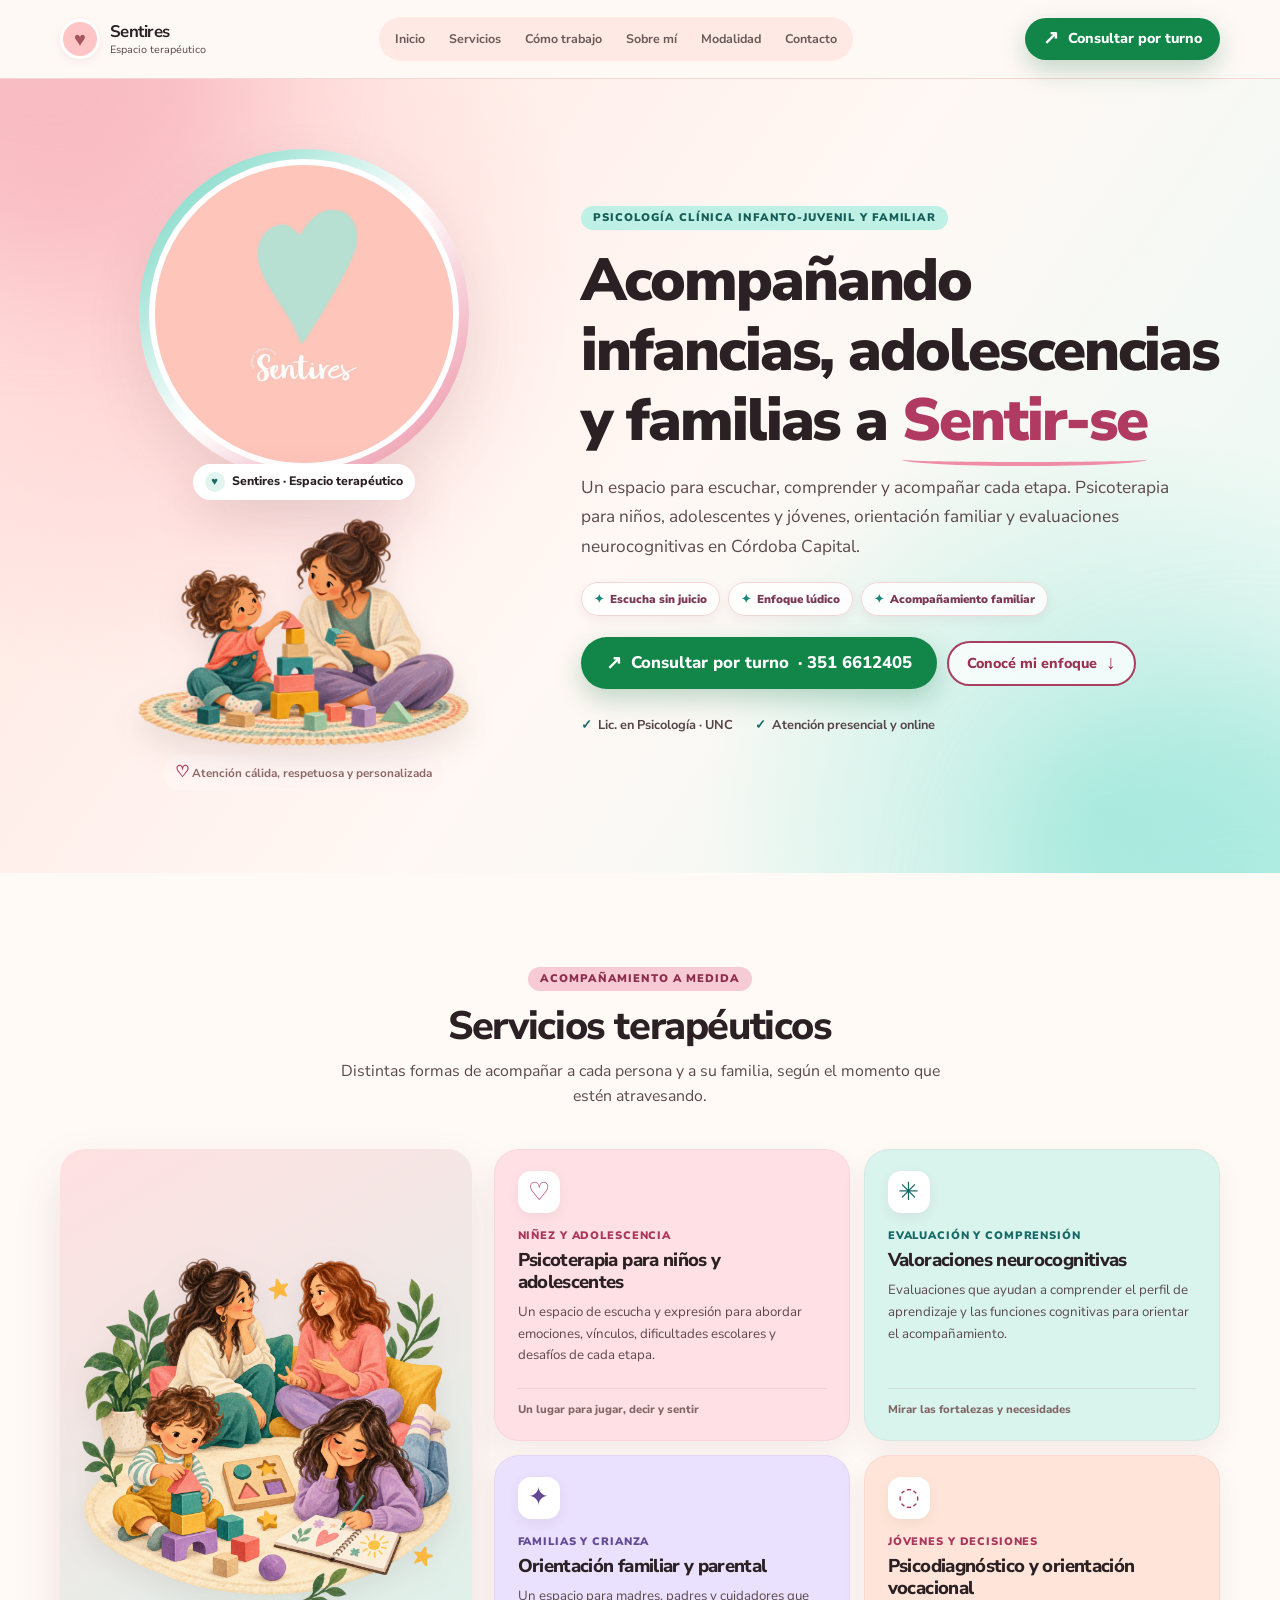
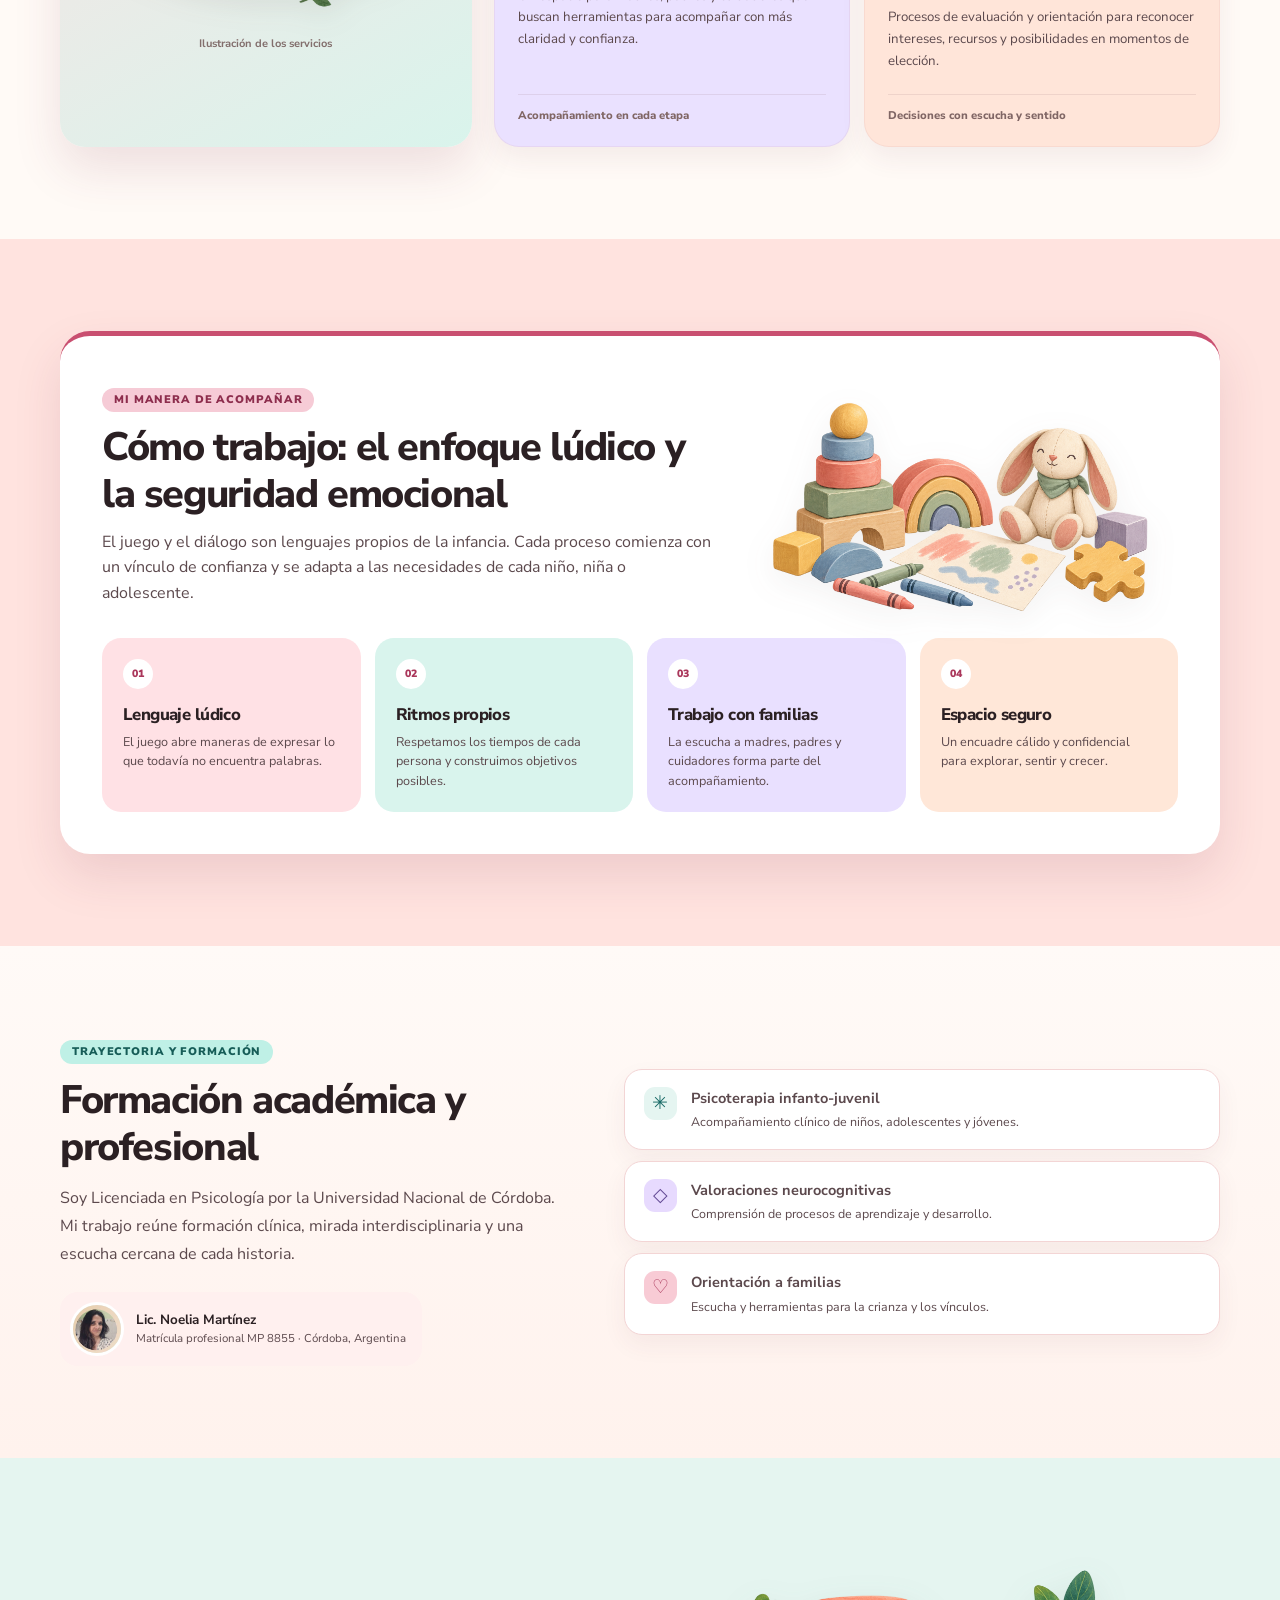
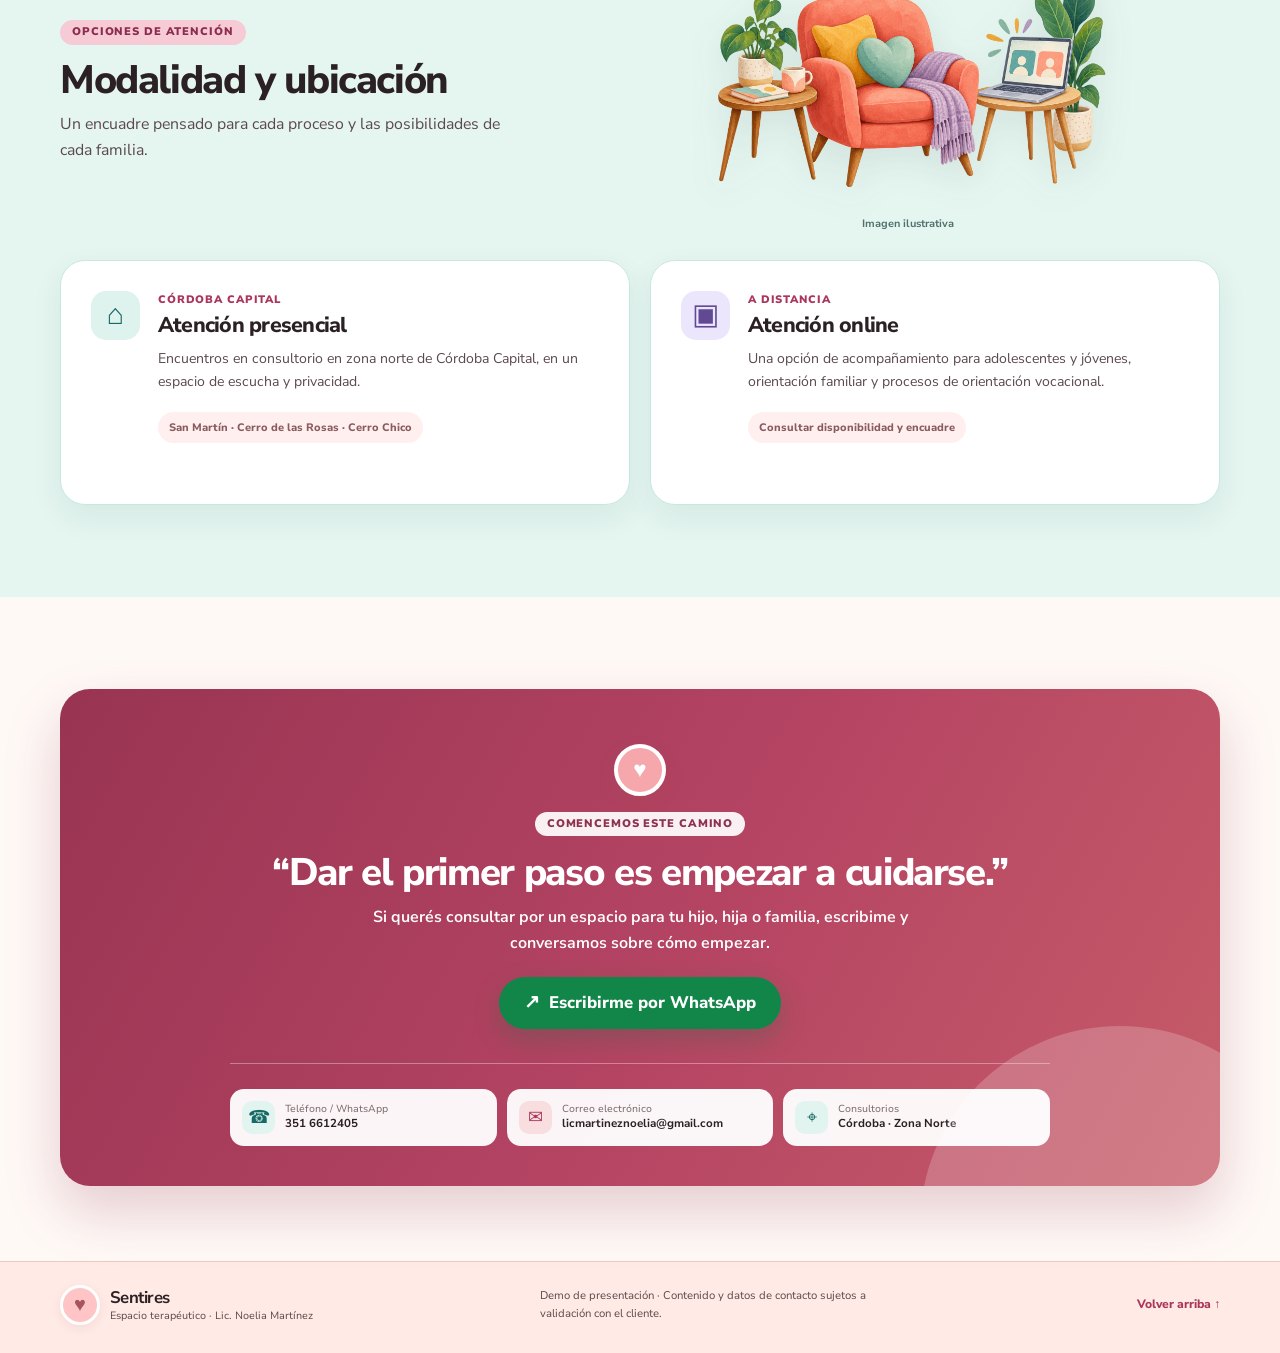
==== commit bc44a47f: "Add files via upload" ====
--- a/index.html
+++ b/index.html
@@ -81,7 +81,7 @@
 /* Ilustraciones de la demo */
 .services-layout{display:grid;grid-template-columns:minmax(0,.85fr) minmax(0,1.5fr);gap:22px;align-items:stretch}
 .service-visual{min-width:0;margin:0;padding:15px;display:flex;flex-direction:column;align-items:center;justify-content:center;border-radius:25px;background:linear-gradient(160deg,#f7eeea,#f0f8f4);box-shadow:0 10px 28px rgba(103,69,72,.04)}
-.service-visual img{display:block;width:100%;max-width:460px;height:auto;border-radius:19px;box-shadow:0 8px 22px rgba(80,70,60,.09)}
+.service-visual img{display:block;width:100%;max-width:460px;height:auto;filter:drop-shadow(0 10px 14px rgba(80,70,60,.1))}
 .service-visual figcaption{padding-top:10px;color:#826e6c;font-size:.68rem;font-weight:700}
 .services-layout .service-grid{gap:14px}
 .services-layout .service-card{min-height:245px;padding:21px 23px}
@@ -107,9 +107,10 @@
 .hero-glow-one{background:#f19ba9;opacity:.48}.hero-glow-two{background:#8ce3d6;opacity:.5}
 .hero-grid{grid-template-columns:42% 58%}
 .hero-portrait-wrap{position:relative}
-.portrait-halo{width:min(66%,275px);background:linear-gradient(135deg,#69d2be,#fff,#eb869d)}
+.portrait-halo{width:min(79.2%,330px);background:linear-gradient(135deg,#69d2be,#fff,#eb869d)}
 .portrait-halo:before{background:linear-gradient(140deg,#a5e8dc,#f2b9ce,#f1d28e);opacity:.88}
-.hero-family-art{display:block;width:min(96%,380px);max-height:235px;object-fit:contain;margin-top:4px;filter:drop-shadow(0 14px 15px rgba(87,56,58,.12))}
+.hero-family-art{display:block;width:min(96%,380px);max-height:235px;object-fit:contain;margin-top:16px;filter:drop-shadow(0 14px 15px rgba(87,56,58,.12))}
+.hero-portrait-wrap .portrait-note{margin:4px 0 0}
 .hero h1{font-size:clamp(2.65rem,4.65vw,4.65rem)}
 .hero h1 em{color:#b13a62}.hero h1 em:after{border-color:#ef8da7}
 .eyebrow-mint{background:#bff0e6;color:#165c57}.eyebrow-rose{background:#f6cbd6;color:#8d2d4d}
@@ -175,8 +176,8 @@
             <span class="portrait-initials" aria-hidden="true">S</span>
           </div></div>
           <div class="portrait-label"><span class="seal" aria-hidden="true">♥</span> Sentires · Espacio terapéutico</div>
-          <p class="portrait-note"><span aria-hidden="true">♡</span> Atención cálida, respetuosa y personalizada</p>
-          <img class="hero-family-art" src="./ilustracion-familia.png" alt="Ilustración de una persona adulta y una niña compartiendo un juego de bloques">
+<img class="hero-family-art" src="./ilustracion-familia.png" alt="Ilustración de una persona adulta y una niña compartiendo un juego de bloques">
+<p class="portrait-note"><span aria-hidden="true">♡</span> Atención cálida, respetuosa y personalizada</p>
         </div>
         <div class="hero-copy">
           <span class="eyebrow eyebrow-mint">Psicología clínica infanto-juvenil y familiar</span>
@@ -192,7 +193,7 @@
       <div class="container">
         <div class="section-heading"><span class="eyebrow eyebrow-rose">Acompañamiento a medida</span><h2 id="services-title">Servicios terapéuticos</h2><p>Distintas formas de acompañar a cada persona y a su familia, según el momento que estén atravesando.</p></div>
         <div class="services-layout">
-          <figure class="service-visual"><img src="./afiche-servicios.jpeg" alt="Afiche ilustrado sobre psicología infanto-juvenil y familiar, con un espacio de juego y los servicios de atención"><figcaption>Ilustración de los servicios</figcaption></figure>
+<figure class="service-visual"><img src="./ilustracion-servicios.png" alt="Ilustración de una niña jugando, una adolescente dibujando y dos personas adultas conversando"><figcaption>Ilustración de los servicios</figcaption></figure>
         <div class="service-grid">
           <article class="service-card rose"><span class="card-icon" aria-hidden="true">♡</span><span class="card-kicker">Niñez y adolescencia</span><h3>Psicoterapia para niños y adolescentes</h3><p>Un espacio de escucha y expresión para abordar emociones, vínculos, dificultades escolares y desafíos de cada etapa.</p><span class="card-foot">Un lugar para jugar, decir y sentir</span></article>
           <article class="service-card mint"><span class="card-icon" aria-hidden="true">✳</span><span class="card-kicker">Evaluación y comprensión</span><h3>Valoraciones neurocognitivas</h3><p>Evaluaciones que ayudan a comprender el perfil de aprendizaje y las funciones cognitivas para orientar el acompañamiento.</p><span class="card-foot">Mirar las fortalezas y necesidades</span></article>
